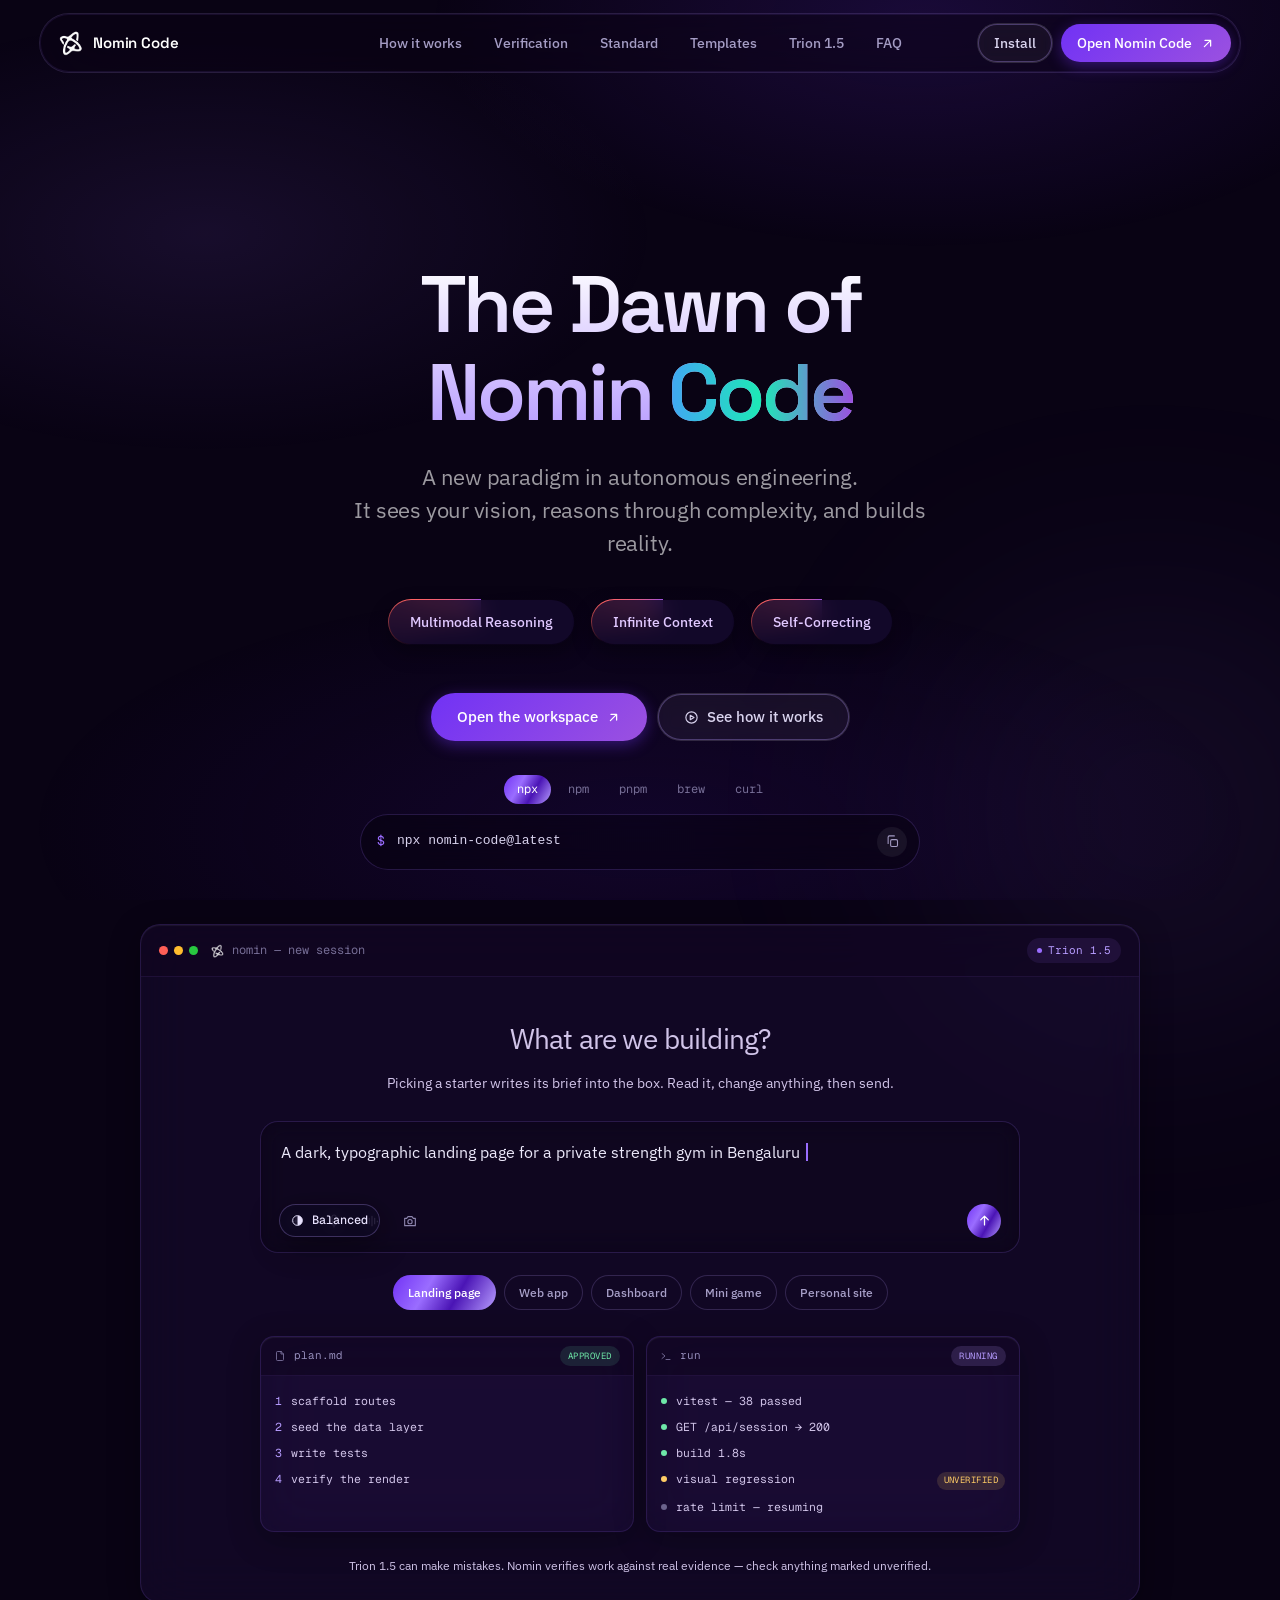
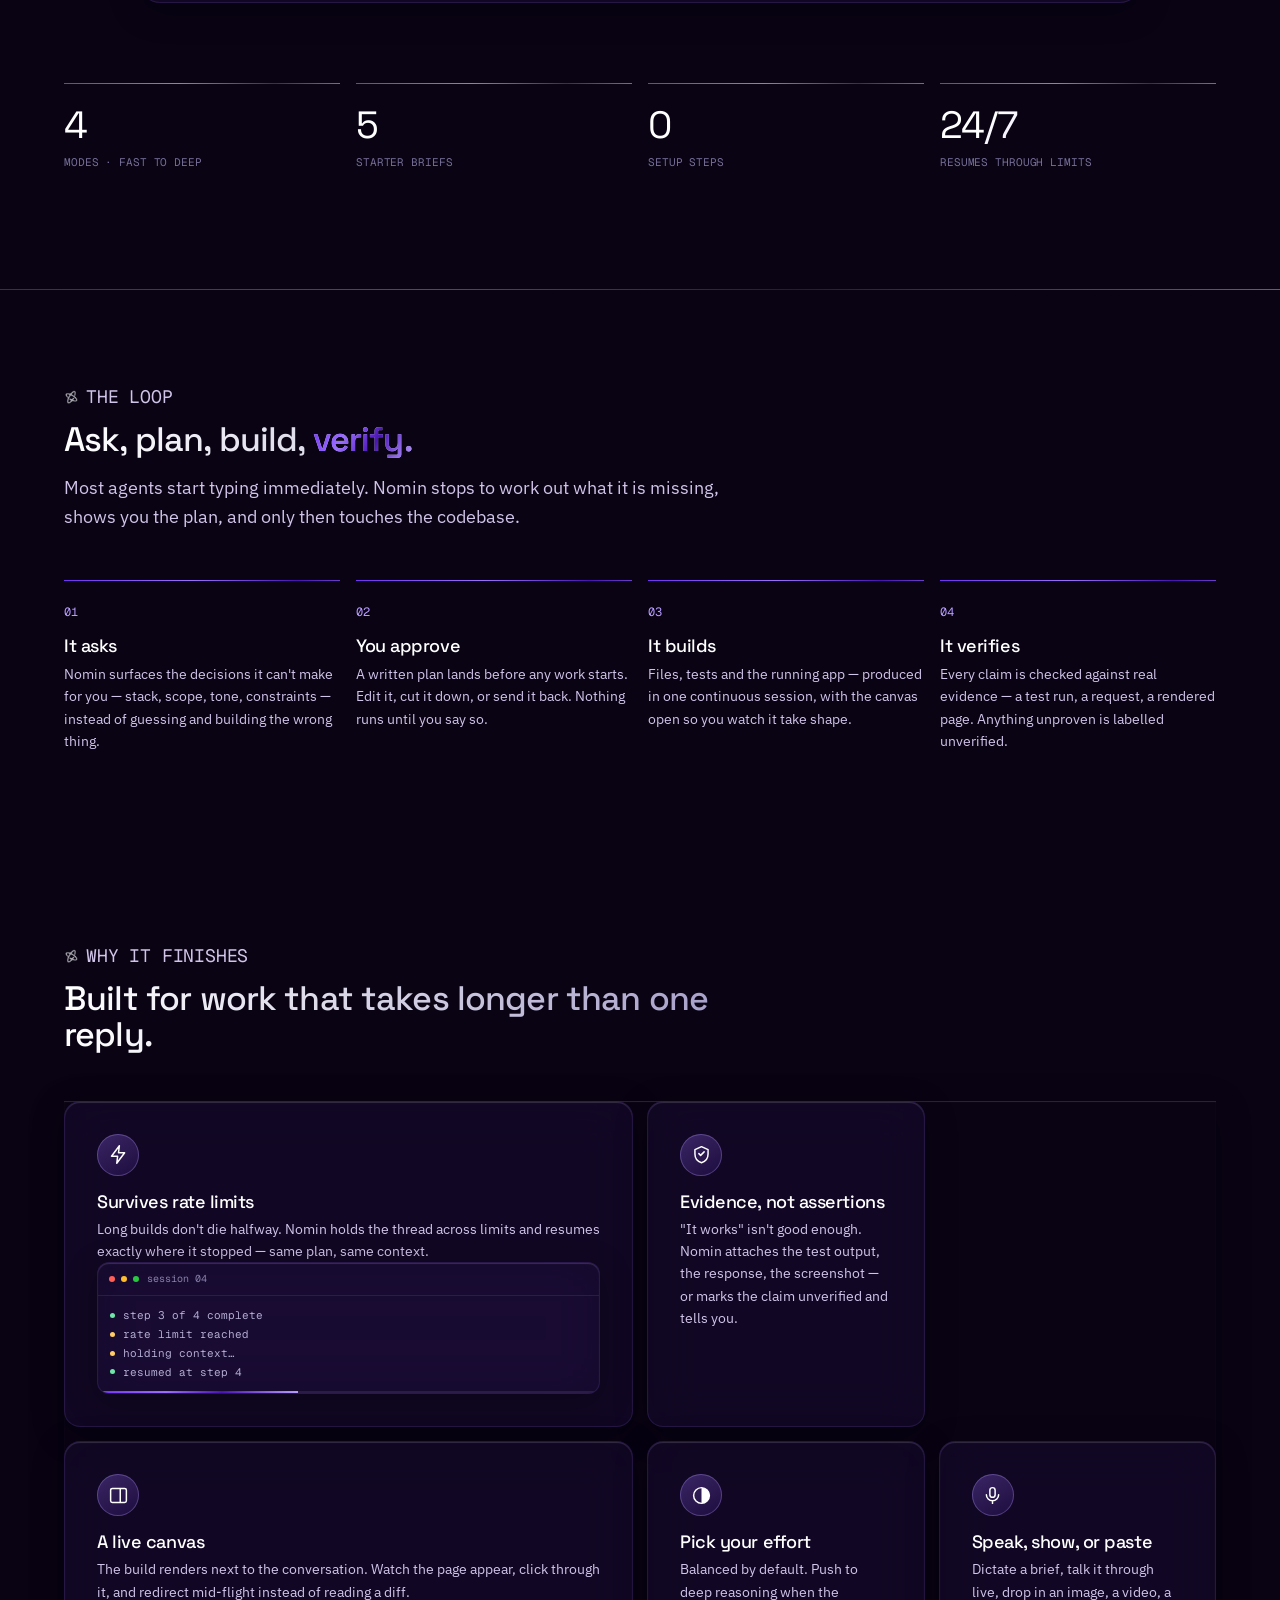
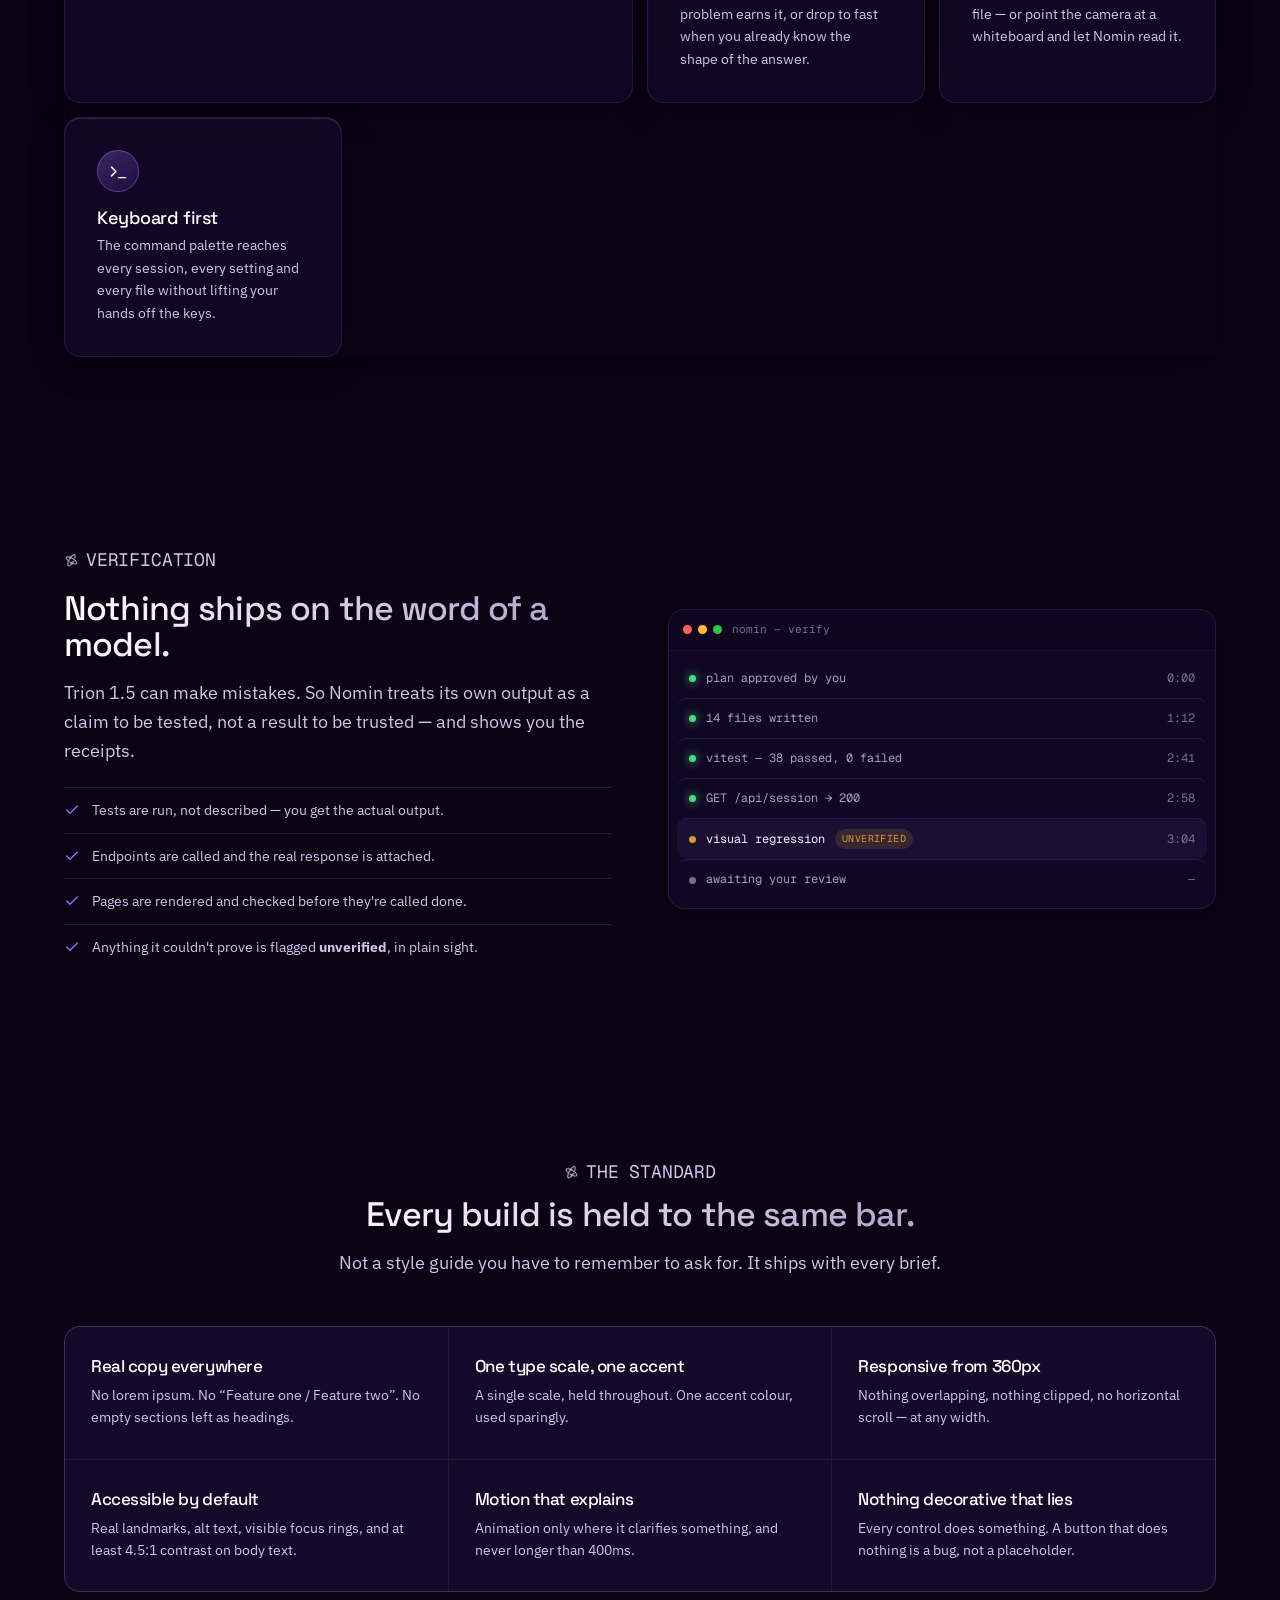
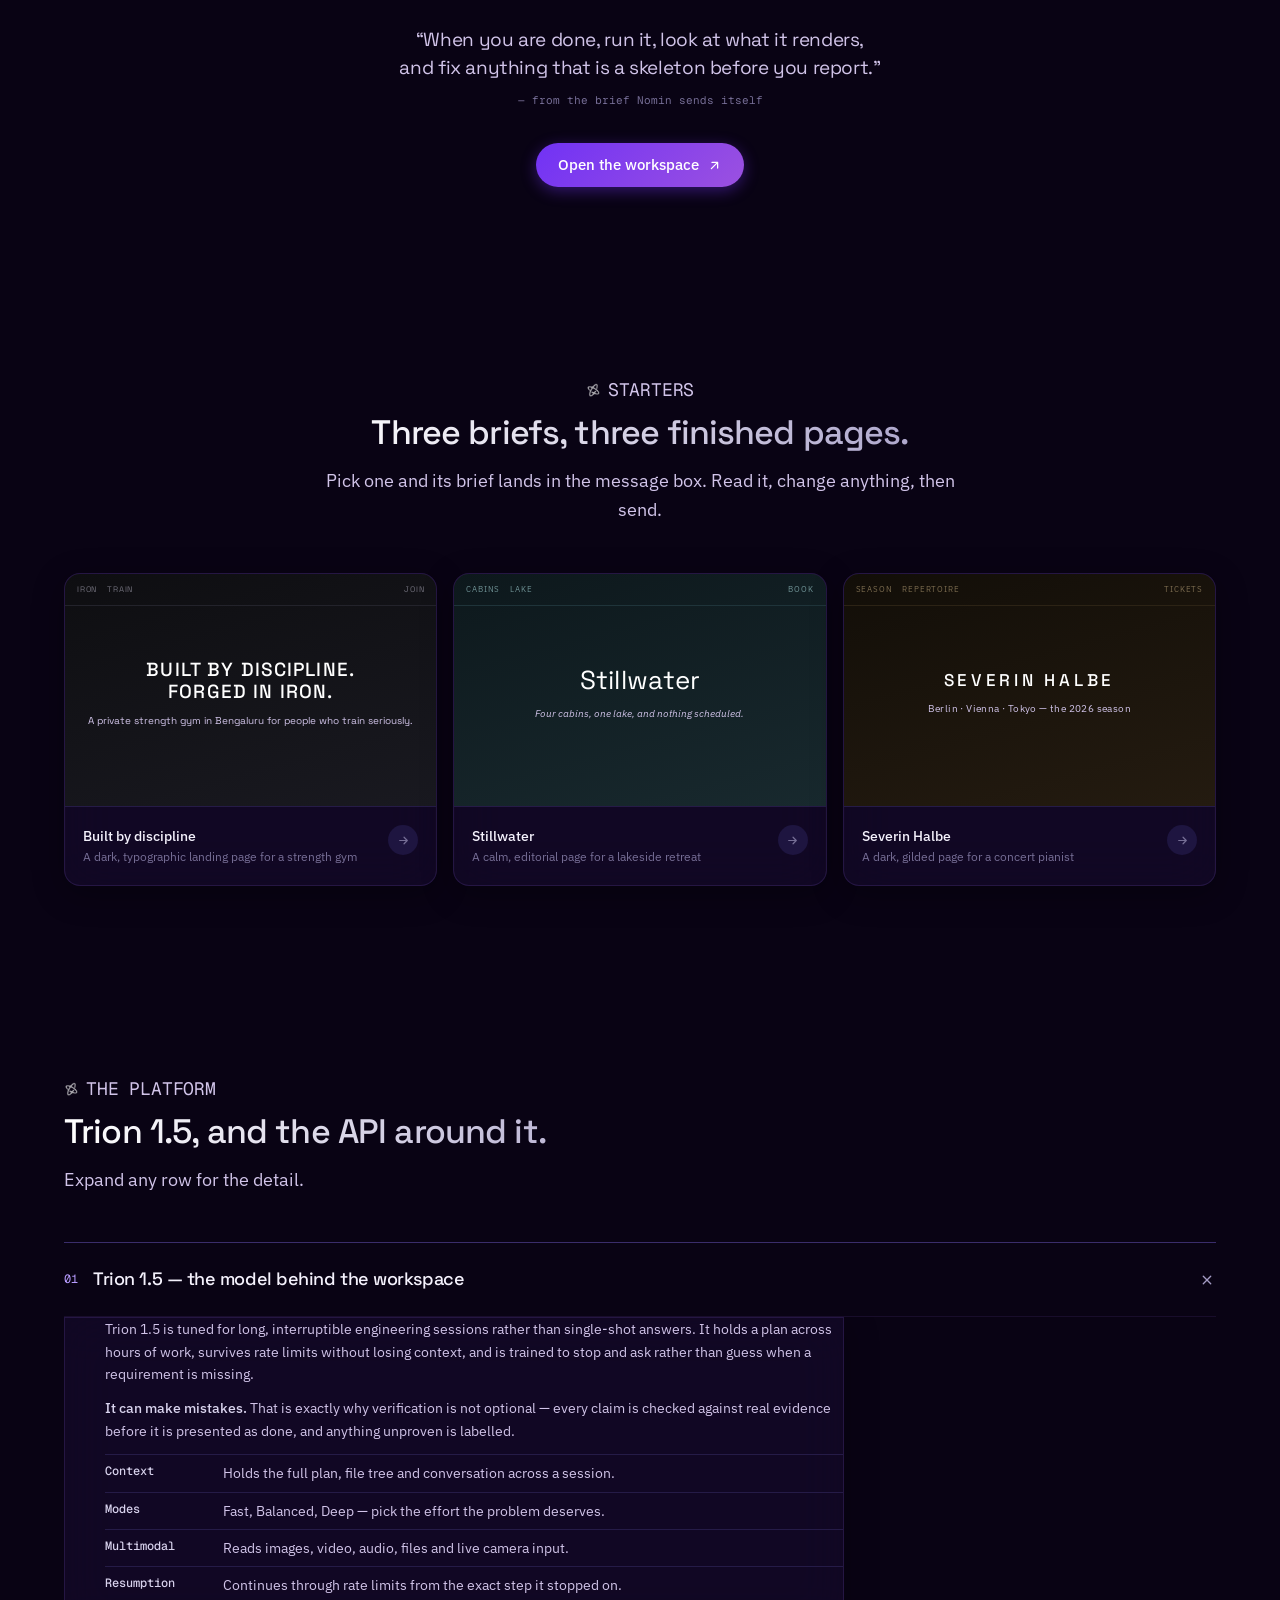
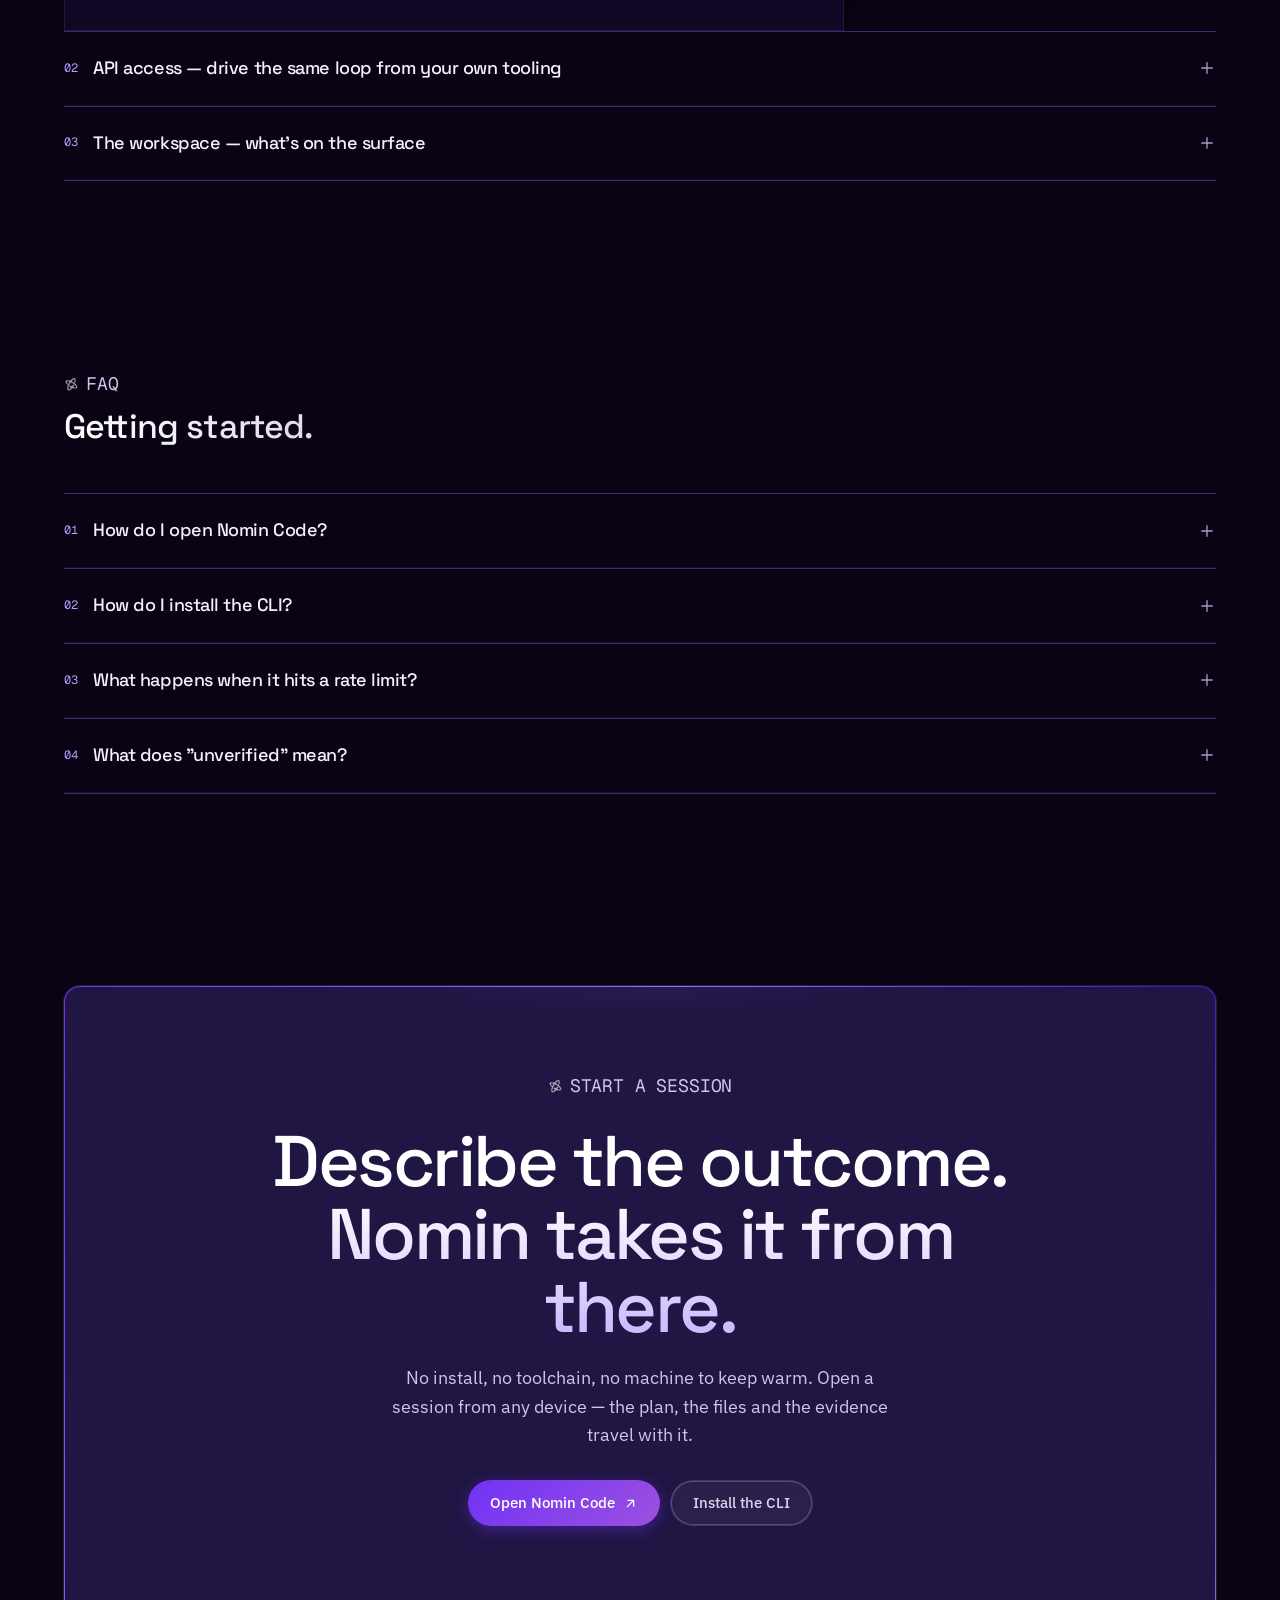
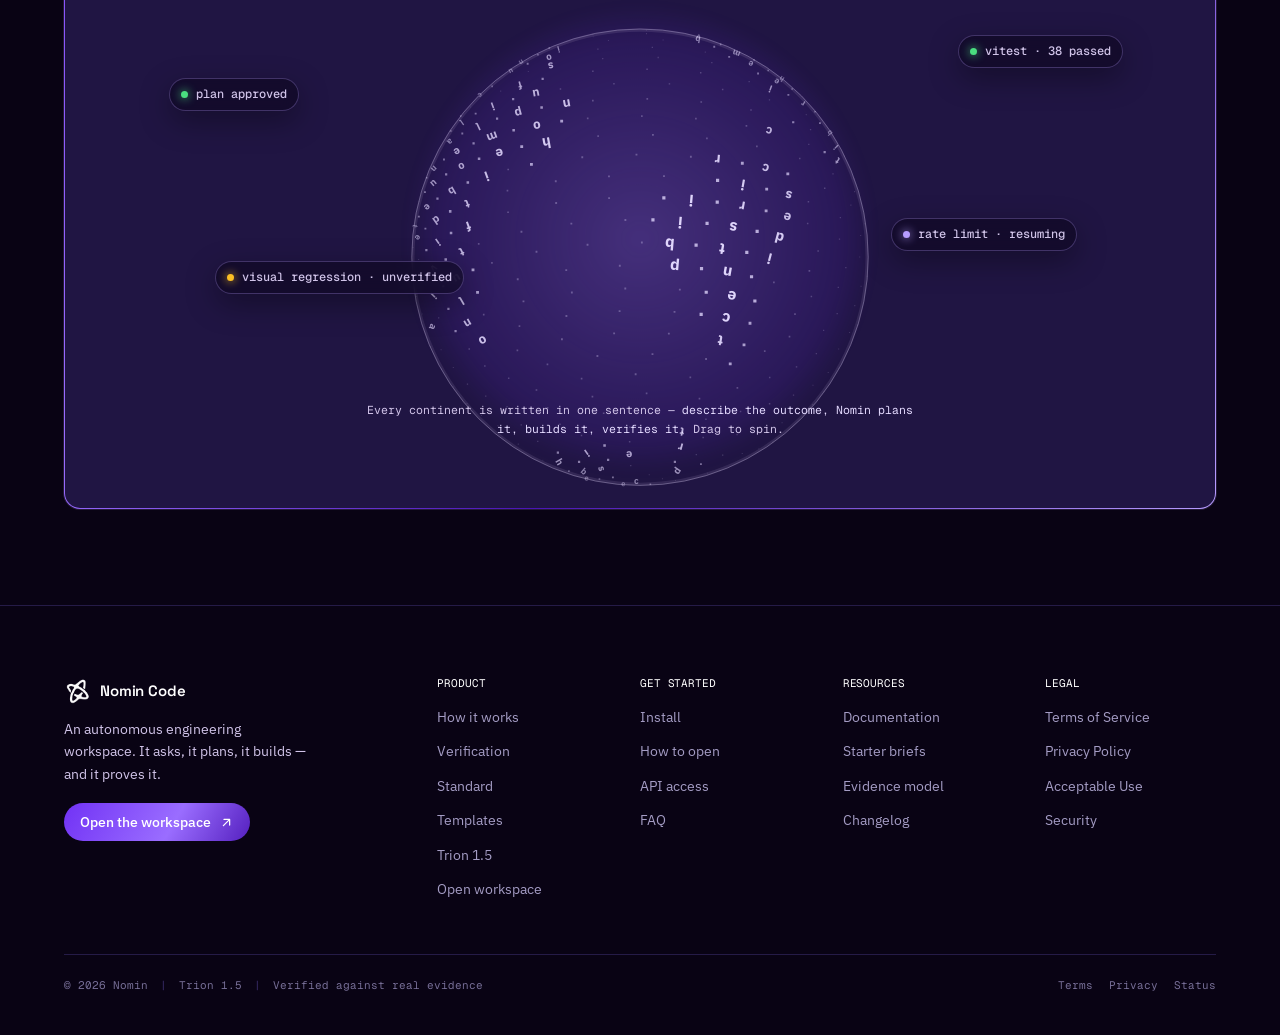
==== index.html @ fc0ef2a3 "Nomin Code landing page Static marketing site for Nomin Code. No build step, no framework, no depend" ====
﻿<!DOCTYPE html>
<html lang="en" data-theme="dark">
<head>
  <script>if ('scrollRestoration' in history) history.scrollRestoration = 'manual';</script>
  <meta charset="utf-8">
  <meta name="viewport" content="width=device-width, initial-scale=1">
  <title>Nomin Code — An autonomous engineering workspace</title>
  <meta name="description" content="Describe the outcome. Nomin Code asks what it needs, plans it for your approval, then builds, tests and verifies the work — and keeps going through rate limits.">
  <meta name="theme-color" content="#7132f5">

  <link rel="icon" href="assets/logo-mark.png" type="image/png" sizes="256x256">
  <link rel="apple-touch-icon" href="assets/logo-mark.png">

  <link rel="preconnect" href="https://fonts.googleapis.com">
  <link rel="preconnect" href="https://fonts.gstatic.com" crossorigin>
  <link href="https://fonts.googleapis.com/css2?family=Geist+Mono:wght@400;500&family=IBM+Plex+Sans:wght@400;500;600&family=Space+Grotesk:wght@500;600;700&display=swap" rel="stylesheet">

  <link rel="stylesheet" href="styles.css?v=36">

  
</head>
<body>
<!-- ======================================================================
     Nav. Every action goes somewhere real: APP_URL is the live workspace.
     ====================================================================== -->
<header class="nav">
  <nav class="nav__bar" aria-label="Primary">
    <a class="brand" href="#top">
      <img class="brand__mark" src="assets/logo-mark.png" alt="Nomin">
      <span class="brand__word">Nomin Code</span>
    </a>

    <ul class="nav__links">
      <li><a href="#how">How it works</a></li>
      <li><a href="#verify">Verification</a></li>
      <li><a href="#standard">Standard</a></li>
      <li><a href="#templates">Templates</a></li>
      <li><a href="#platform">Trion&nbsp;1.5</a></li>
      <li><a href="#faq">FAQ</a></li>
    </ul>

    <div class="nav__actions">
      <a class="btn btn--ghost" href="#install">Install</a>
      <a class="btn btn--fill" href="https://nomin-ai-nine.vercel.app/" target="_blank" rel="noopener">
        Open Nomin Code
        <svg class="btn__icon" viewBox="0 0 24 24" fill="none" stroke="currentColor" stroke-width="2" stroke-linecap="round" stroke-linejoin="round" aria-hidden="true"><path d="M7 17 17 7M8 7h9v9"/></svg>
      </a>
    </div>
  </nav>
</header>

<main id="top">

  <!-- ==================================================================
       Hero
       ================================================================== -->
  <section class="hero" style="position: relative; overflow: hidden;">
      
    <div class="hero__art" aria-hidden="true">
      <!-- A very large circle centred well below the fold: only its top rim
           crosses the hero, so it reads as a lit horizon. Border + box-shadow
           only — no filters, so it costs one rasterisation. -->
    </div>

    <div class="hero__inner" style="position: relative; z-index: 10;">
      
      

      <h1 class="cinematic-title">
        The Dawn of<br/>
        Nomin <span class="aurora-text animated-aurora">Code</span>
      </h1>

      <p class="hero__sub astra-sub">
        A new paradigm in autonomous engineering.<br/>
        It sees your vision, reasons through complexity, and builds reality.
      </p>

      <div class="floating-pills">
        <div class="magic-pill">
          <div class="magic-pill-bg"></div>
          <span class="magic-pill-text">Multimodal Reasoning</span>
        </div>
        <div class="magic-pill">
          <div class="magic-pill-bg"></div>
          <span class="magic-pill-text">Infinite Context</span>
        </div>
        <div class="magic-pill">
          <div class="magic-pill-bg"></div>
          <span class="magic-pill-text">Self-Correcting</span>
        </div>
      </div>

      <div class="hero__actions">
        <a class="btn btn--fill btn--lg" href="https://nomin-ai-nine.vercel.app/" target="_blank" rel="noopener">
          Open the workspace
          <svg class="btn__icon" viewBox="0 0 24 24" fill="none" stroke="currentColor" stroke-width="2" stroke-linecap="round" stroke-linejoin="round" aria-hidden="true"><path d="M7 17 17 7M8 7h9v9"/></svg>
        </a>
        <a class="btn btn--ghost btn--lg" href="#how">
          <svg class="btn__icon" viewBox="0 0 24 24" fill="none" stroke="currentColor" stroke-width="1.8" stroke-linecap="round" stroke-linejoin="round" aria-hidden="true"><circle cx="12" cy="12" r="9"/><path d="M10 8.5l6 3.5-6 3.5v-7Z"/></svg>
          See how it works
        </a>
      </div>

      <!-- Install — the "how do I install it" answer -->
      <div class="install" id="install">
        <div class="install__tabs" role="tablist" aria-label="Install method">
          <button class="install__tab" role="tab" aria-selected="true"  data-cmd="npx nomin-code@latest">npx</button>
          <button class="install__tab" role="tab" aria-selected="false" data-cmd="npm i -g nomin-code">npm</button>
          <button class="install__tab" role="tab" aria-selected="false" data-cmd="pnpm add -g nomin-code">pnpm</button>
          <button class="install__tab" role="tab" aria-selected="false" data-cmd="brew install nomin-code">brew</button>
          <button class="install__tab" role="tab" aria-selected="false" data-cmd="curl -fsSL https://nomin-ai-nine.vercel.app/install | bash">curl</button>
        </div>

        <div class="install__cmd">
          <span class="prompt" aria-hidden="true">$</span>
          <code id="install-cmd">npx nomin-code@latest</code>
          <button class="copy" type="button" aria-label="Copy install command">
            <svg width="15" height="15" viewBox="0 0 24 24" fill="none" stroke="currentColor" stroke-width="1.7" stroke-linecap="round" stroke-linejoin="round" aria-hidden="true"><rect x="9" y="9" width="11" height="11" rx="2"/><path d="M5 15V5a2 2 0 0 1 2-2h8"/></svg>
          </button>
        </div>
      </div>
    </div>

    <!-- Workspace, with terminal panels floating beside it -->
    <div class="scene">
    <div class="stage">
      <div class="mock" id="workspace">
        <div class="mock__chrome">
          <span class="dots" aria-hidden="true"><i></i><i></i><i></i></span>
          <span class="mock__title">
            <img src="assets/logo-mark.png" alt="">
            nomin — new session
          </span>
          <span class="mock__chip"><i></i> Trion 1.5</span>
        </div>

        <div class="mock__body">
          <p class="mock__prompt">What are we building?</p>
          <p class="mock__hint">Picking a starter writes its brief into the box. Read it, change anything, then send.</p>

          <div class="composer">
            <div class="composer__field">
              <span class="typed"></span><span class="caret" aria-hidden="true"></span>
            </div>

            <div class="composer__row">
              <div class="composer__tools">
                <button class="tool" type="button" aria-label="Attach an image, a video, audio or a file">
                  <svg width="16" height="16" viewBox="0 0 24 24" fill="none" stroke="currentColor" stroke-width="1.7" stroke-linecap="round"><path d="M12 5v14M5 12h14"/></svg>
                </button>
                <button class="tool" type="button" aria-label="Dictate">
                  <svg width="16" height="16" viewBox="0 0 24 24" fill="none" stroke="currentColor" stroke-width="1.7" stroke-linecap="round" stroke-linejoin="round"><rect x="9" y="3" width="6" height="11" rx="3"/><path d="M5 11a7 7 0 0 0 14 0M12 18v3"/></svg>
                </button>
                <button class="tool" type="button" aria-label="Talk with Nomin">
                  <svg width="16" height="16" viewBox="0 0 24 24" fill="none" stroke="currentColor" stroke-width="1.7" stroke-linecap="round"><path d="M4 12v1M8 8v8M12 5v14M16 8v8M20 12v1"/></svg>
                </button>
                <button class="tool" type="button" aria-label="Open camera">
                  <svg width="16" height="16" viewBox="0 0 24 24" fill="none" stroke="currentColor" stroke-width="1.7" stroke-linecap="round" stroke-linejoin="round"><path d="M4 8h3l2-2.5h6L17 8h3v11H4V8Z"/><circle cx="12" cy="13" r="3.2"/></svg>
                </button>
              </div>

              <span class="chip">
                <svg width="13" height="13" viewBox="0 0 24 24" fill="none" stroke="currentColor" stroke-width="1.7" aria-hidden="true"><circle cx="12" cy="12" r="9"/><path d="M12 3a9 9 0 0 1 0 18Z" fill="currentColor" stroke="none"/></svg>
                Balanced
              </span>

              <button class="send" type="button" aria-label="Send">
                <svg width="15" height="15" viewBox="0 0 24 24" fill="none" stroke="currentColor" stroke-width="2" stroke-linecap="round" stroke-linejoin="round"><path d="M12 19V5M6 11l6-6 6 6"/></svg>
              </button>
            </div>
          </div>

          <div class="starters" role="tablist" aria-label="Starter briefs">
            <button class="starter" role="tab" aria-selected="true"  type="button">Landing page</button>
            <button class="starter" role="tab" aria-selected="false" type="button">Web app</button>
            <button class="starter" role="tab" aria-selected="false" type="button">Dashboard</button>
            <button class="starter" role="tab" aria-selected="false" type="button">Mini game</button>
            <button class="starter" role="tab" aria-selected="false" type="button">Personal site</button>
          </div>

          <!-- The plan and the run live inside the session, where they
               actually belong. Previously these floated behind the window
               and were clipped mid-word. -->
          <div class="panes">
            <section class="pane">
              <header class="pane__bar">
                <svg width="12" height="12" viewBox="0 0 24 24" fill="none" stroke="currentColor" stroke-width="1.8" stroke-linecap="round" stroke-linejoin="round" aria-hidden="true"><path d="M14 3H7a2 2 0 0 0-2 2v14a2 2 0 0 0 2 2h10a2 2 0 0 0 2-2V8l-5-5Z"/><path d="M14 3v5h5"/></svg>
                plan.md
                <span class="pane__state">approved</span>
              </header>
              <ol class="pane__body plan">
                <li><b>1</b> scaffold routes</li>
                <li><b>2</b> seed the data layer</li>
                <li><b>3</b> write tests</li>
                <li><b>4</b> verify the render</li>
              </ol>
            </section>

            <section class="pane">
              <header class="pane__bar">
                <svg width="12" height="12" viewBox="0 0 24 24" fill="none" stroke="currentColor" stroke-width="1.8" stroke-linecap="round" stroke-linejoin="round" aria-hidden="true"><path d="M4 17l6-5-6-5M12 19h8"/></svg>
                run
                <span class="pane__state pane__state--live">running</span>
              </header>
              <ul class="pane__body log">
                <li><i class="ok"></i> vitest — 38 passed</li>
                <li><i class="ok"></i> GET /api/session → 200</li>
                <li><i class="ok"></i> build 1.8s</li>
                <li><i class="warn"></i> visual regression <em>unverified</em></li>
                <li><i class="idle"></i> rate limit — resuming</li>
              </ul>
            </section>
          </div>

          <p class="mock__disclaimer">
            Trion 1.5 can make mistakes. Nomin verifies work against real evidence —
            check anything marked unverified.
          </p>
        </div>
      </div>
    </div>
    </div>
  </section>

  <!-- ==================================================================
       Figures
       ================================================================== -->
  <section style="padding-top:0">
    <div class="shell">
      <div class="figs">
        <div class="fig"><div class="fig__n">4</div><div class="fig__l">Modes · fast to deep</div></div>
        <div class="fig"><div class="fig__n">5</div><div class="fig__l">Starter briefs</div></div>
        <div class="fig"><div class="fig__n">0</div><div class="fig__l">Setup steps</div></div>
        <div class="fig"><div class="fig__n">24/7</div><div class="fig__l">Resumes through limits</div></div>
      </div>
    </div>
  </section>

  <hr class="rule">

  <!-- ==================================================================
       How it works
       ================================================================== -->
  <section id="how">
    <div class="shell">
      <div class="section-head">
        <p class="eyebrow"><img class="eyebrow__mark" src="assets/logo-mark.png" alt="">The loop</p>
        <h2>Ask, plan, build, <span class="aurora-text">verify.</span></h2>
        <p>Most agents start typing immediately. Nomin stops to work out what it is missing, shows you the plan, and only then touches the codebase.</p>
      </div>

      <div class="steps">
        <article class="step">
          <span class="step__n">01</span><h3>It asks</h3>
          <p>Nomin surfaces the decisions it can't make for you — stack, scope, tone, constraints — instead of guessing and building the wrong thing.</p>
        </article>
        <article class="step">
          <span class="step__n">02</span><h3>You approve</h3>
          <p>A written plan lands before any work starts. Edit it, cut it down, or send it back. Nothing runs until you say so.</p>
        </article>
        <article class="step">
          <span class="step__n">03</span><h3>It builds</h3>
          <p>Files, tests and the running app — produced in one continuous session, with the canvas open so you watch it take shape.</p>
        </article>
        <article class="step">
          <span class="step__n">04</span><h3>It verifies</h3>
          <p>Every claim is checked against real evidence — a test run, a request, a rendered page. Anything unproven is labelled unverified.</p>
        </article>
      </div>
    </div>
  </section>

  <!-- ==================================================================
       Features
       ================================================================== -->
  <section>
    <div class="shell">
      <div class="section-head">
        <p class="eyebrow"><img class="eyebrow__mark" src="assets/logo-mark.png" alt="">Why it finishes</p>
        <h2>Built for work that takes longer than one reply.</h2>
      </div>

      <div class="bento">
        <article class="card card--wide card--feature">
          <span class="card__icon" aria-hidden="true"><svg width="21" height="21" viewBox="0 0 24 24" fill="none" stroke="currentColor" stroke-width="1.7" stroke-linecap="round" stroke-linejoin="round"><path d="M13 2 4 14h7l-1 8 9-12h-7l1-8Z"/></svg></span>
          <h3>Survives rate limits</h3>
          <p>Long builds don't die halfway. Nomin holds the thread across limits and resumes exactly where it stopped — same plan, same context.</p>

          <div class="mini" aria-hidden="true">
            <div class="mini__bar"><span class="dots"><i></i><i></i><i></i></span> session 04</div>
            <div class="mini__body">
              <div><i class="ok"></i> step 3 of 4 complete</div>
              <div><i class="warn"></i> rate limit reached</div>
              <div><i class="warn"></i> holding context…</div>
              <div><i class="ok"></i> resumed at step 4</div>
            </div>
            <div class="mini__track"><span></span></div>
          </div>
        </article>
        <article class="card card--tall">
          <span class="card__icon" aria-hidden="true"><svg width="21" height="21" viewBox="0 0 24 24" fill="none" stroke="currentColor" stroke-width="1.7" stroke-linecap="round" stroke-linejoin="round"><path d="M9 11l2 2 4-4"/><path d="M12 3l7.5 3.5v5c0 5-3.2 8.6-7.5 10-4.3-1.4-7.5-5-7.5-10v-5L12 3Z"/></svg></span>
          <h3>Evidence, not assertions</h3>
          <p>"It works" isn't good enough. Nomin attaches the test output, the response, the screenshot — or marks the claim unverified and tells you.</p>
        </article>
        <article class="card card--wide">
          <span class="card__icon" aria-hidden="true"><svg width="21" height="21" viewBox="0 0 24 24" fill="none" stroke="currentColor" stroke-width="1.7" stroke-linejoin="round"><rect x="3" y="4" width="18" height="16" rx="2"/><path d="M14 4v16"/></svg></span>
          <h3>A live canvas</h3>
          <p>The build renders next to the conversation. Watch the page appear, click through it, and redirect mid-flight instead of reading a diff.</p>
        </article>
        <article class="card">
          <span class="card__icon" aria-hidden="true"><svg width="21" height="21" viewBox="0 0 24 24" fill="none" stroke="currentColor" stroke-width="1.7"><circle cx="12" cy="12" r="9"/><path d="M12 3a9 9 0 0 1 0 18Z" fill="currentColor" stroke="none"/></svg></span>
          <h3>Pick your effort</h3>
          <p>Balanced by default. Push to deep reasoning when the problem earns it, or drop to fast when you already know the shape of the answer.</p>
        </article>
        <article class="card">
          <span class="card__icon" aria-hidden="true"><svg width="21" height="21" viewBox="0 0 24 24" fill="none" stroke="currentColor" stroke-width="1.7" stroke-linecap="round" stroke-linejoin="round"><rect x="9" y="3" width="6" height="11" rx="3"/><path d="M5 11a7 7 0 0 0 14 0M12 18v3"/></svg></span>
          <h3>Speak, show, or paste</h3>
          <p>Dictate a brief, talk it through live, drop in an image, a video, a file — or point the camera at a whiteboard and let Nomin read it.</p>
        </article>
        <article class="card">
          <span class="card__icon" aria-hidden="true"><svg width="21" height="21" viewBox="0 0 24 24" fill="none" stroke="currentColor" stroke-width="1.7" stroke-linecap="round" stroke-linejoin="round"><path d="M4 17l5-5-5-5M12 19h8"/></svg></span>
          <h3>Keyboard first</h3>
          <p>The command palette reaches every session, every setting and every file without lifting your hands off the keys.</p>
        </article>
      </div>
    </div>
  </section>

  <!-- ==================================================================
       Verification
       ================================================================== -->
  <section id="verify">
    <div class="shell">
      <div class="split">
        <div class="split__copy">
          <p class="eyebrow"><img class="eyebrow__mark" src="assets/logo-mark.png" alt="">Verification</p>
          <h2>Nothing ships on the word of a model.</h2>
          <p>Trion 1.5 can make mistakes. So Nomin treats its own output as a claim to be tested, not a result to be trusted — and shows you the receipts.</p>
          <ul class="checks">
            <li><svg width="16" height="16" viewBox="0 0 24 24" fill="none" stroke="currentColor" stroke-width="2" stroke-linecap="round" stroke-linejoin="round" aria-hidden="true"><path d="M4 12l5 5L20 6"/></svg><span>Tests are run, not described — you get the actual output.</span></li>
            <li><svg width="16" height="16" viewBox="0 0 24 24" fill="none" stroke="currentColor" stroke-width="2" stroke-linecap="round" stroke-linejoin="round" aria-hidden="true"><path d="M4 12l5 5L20 6"/></svg><span>Endpoints are called and the real response is attached.</span></li>
            <li><svg width="16" height="16" viewBox="0 0 24 24" fill="none" stroke="currentColor" stroke-width="2" stroke-linecap="round" stroke-linejoin="round" aria-hidden="true"><path d="M4 12l5 5L20 6"/></svg><span>Pages are rendered and checked before they're called done.</span></li>
            <li><svg width="16" height="16" viewBox="0 0 24 24" fill="none" stroke="currentColor" stroke-width="2" stroke-linecap="round" stroke-linejoin="round" aria-hidden="true"><path d="M4 12l5 5L20 6"/></svg><span>Anything it couldn't prove is flagged <strong>unverified</strong>, in plain sight.</span></li>
          </ul>
        </div>

        <div class="term" role="img" aria-label="Verification log: plan approved, 14 files written, 38 tests passed, endpoint returned 200, one visual regression marked unverified, awaiting review.">
          <div class="term__bar"><span class="dots"><i></i><i></i><i></i></span> nomin — verify</div>
          <div class="term__body">
            <div class="row"><span class="dot dot--ok"></span> plan approved by you <span class="stamp">0:00</span></div>
            <div class="row"><span class="dot dot--ok"></span> 14 files written <span class="stamp">1:12</span></div>
            <div class="row"><span class="dot dot--ok"></span> vitest — 38 passed, 0 failed <span class="stamp">2:41</span></div>
            <div class="row"><span class="dot dot--ok"></span> GET /api/session → 200 <span class="stamp">2:58</span></div>
            <div class="row row--on"><span class="dot dot--wait"></span> visual regression <span class="tag-warn">unverified</span> <span class="stamp">3:04</span></div>
            <div class="row"><span class="dot dot--idle"></span> awaiting your review <span class="stamp">—</span></div>
          </div>
        </div>
      </div>
    </div>
  </section>

  <!-- ==================================================================
       Templates
       ================================================================== -->
  <!-- ==================================================================
       The standard. Taken verbatim from the quality bar Nomin actually
       ships in its own starter briefs — this is the product's real
       differentiator, not invented marketing copy.
       ================================================================== -->
  <section id="standard">
    <div class="shell">
      <div class="section-head section-head--center">
        <p class="eyebrow"><img class="eyebrow__mark" src="assets/logo-mark.png" alt="">The standard</p>
        <h2>Every build is held to the same bar.</h2>
        <p>Not a style guide you have to remember to ask for. It ships with every brief.</p>
      </div>

      <div class="std">
        <article class="std__item">
          <h3>Real copy everywhere</h3>
          <p>No lorem ipsum. No “Feature one / Feature two”. No empty sections left as headings.</p>
        </article>
        <article class="std__item">
          <h3>One type scale, one accent</h3>
          <p>A single scale, held throughout. One accent colour, used sparingly.</p>
        </article>
        <article class="std__item">
          <h3>Responsive from 360px</h3>
          <p>Nothing overlapping, nothing clipped, no horizontal scroll — at any width.</p>
        </article>
        <article class="std__item">
          <h3>Accessible by default</h3>
          <p>Real landmarks, alt text, visible focus rings, and at least 4.5:1 contrast on body text.</p>
        </article>
        <article class="std__item">
          <h3>Motion that explains</h3>
          <p>Animation only where it clarifies something, and never longer than 400ms.</p>
        </article>
        <article class="std__item">
          <h3>Nothing decorative that lies</h3>
          <p>Every control does something. A button that does nothing is a bug, not a placeholder.</p>
        </article>
      </div>

      <p class="std__closer">
        “When you are done, run it, look at what it renders, and fix anything
        that is a skeleton before you report.”
        <span>— from the brief Nomin sends itself</span>
      </p>

      <div class="std__cta">
        <a class="btn btn--fill btn--lg" href="https://nomin-ai-nine.vercel.app/" target="_blank" rel="noopener">
          Open the workspace
          <svg class="btn__icon" viewBox="0 0 24 24" fill="none" stroke="currentColor" stroke-width="2" stroke-linecap="round" stroke-linejoin="round" aria-hidden="true"><path d="M7 17 17 7M8 7h9v9"/></svg>
        </a>
      </div>
    </div>
  </section>

  <section id="templates">
    <div class="shell">
      <div class="section-head section-head--center">
        <p class="eyebrow"><img class="eyebrow__mark" src="assets/logo-mark.png" alt="">Starters</p>
        <h2>Three briefs, three finished pages.</h2>
        <p>Pick one and its brief lands in the message box. Read it, change anything, then send.</p>
      </div>

      <div class="showcase">
        <a class="show" href="https://nomin-ai-nine.vercel.app/" target="_blank" rel="noopener">
          <div class="show__art show__art--iron">
            <div class="show__nav"><span>Iron</span><span>Train</span><span>Join</span></div>
            <h4>Built by discipline.<br>Forged in iron.</h4>
            <p>A private strength gym in Bengaluru for people who train seriously.</p>
          </div>
          <div class="show__meta">
            <span><strong>Built by discipline</strong><span>A dark, typographic landing page for a strength gym</span></span>
            <span class="show__go" aria-hidden="true"><svg width="13" height="13" viewBox="0 0 24 24" fill="none" stroke="currentColor" stroke-width="2.2" stroke-linecap="round" stroke-linejoin="round"><path d="M5 12h13M13 6l6 6-6 6"/></svg></span>
          </div>
        </a>

        <a class="show" href="https://nomin-ai-nine.vercel.app/" target="_blank" rel="noopener">
          <div class="show__art show__art--lake">
            <div class="show__nav"><span>Cabins</span><span>Lake</span><span>Book</span></div>
            <h4>Stillwater</h4>
            <p>Four cabins, one lake, and nothing scheduled.</p>
          </div>
          <div class="show__meta">
            <span><strong>Stillwater</strong><span>A calm, editorial page for a lakeside retreat</span></span>
            <span class="show__go" aria-hidden="true"><svg width="13" height="13" viewBox="0 0 24 24" fill="none" stroke="currentColor" stroke-width="2.2" stroke-linecap="round" stroke-linejoin="round"><path d="M5 12h13M13 6l6 6-6 6"/></svg></span>
          </div>
        </a>

        <a class="show" href="https://nomin-ai-nine.vercel.app/" target="_blank" rel="noopener">
          <div class="show__art show__art--gild">
            <div class="show__nav"><span>Season</span><span>Repertoire</span><span>Tickets</span></div>
            <h4>Severin Halbe</h4>
            <p>Berlin · Vienna · Tokyo — the 2026 season</p>
          </div>
          <div class="show__meta">
            <span><strong>Severin Halbe</strong><span>A dark, gilded page for a concert pianist</span></span>
            <span class="show__go" aria-hidden="true"><svg width="13" height="13" viewBox="0 0 24 24" fill="none" stroke="currentColor" stroke-width="2.2" stroke-linecap="round" stroke-linejoin="round"><path d="M5 12h13M13 6l6 6-6 6"/></svg></span>
          </div>
        </a>
      </div>
    </div>
  </section>

  <!-- ==================================================================
       Platform — expandable
       ================================================================== -->
  <section id="platform">
    <div class="shell">
      <div class="section-head">
        <p class="eyebrow"><img class="eyebrow__mark" src="assets/logo-mark.png" alt="">The platform</p>
        <h2>Trion 1.5, and the API around it.</h2>
        <p>Expand any row for the detail.</p>
      </div>

      <div class="disclosures">
        <div class="disc">
          <button class="disc__btn" type="button" aria-expanded="true">
            <span class="disc__num">01</span> Trion 1.5 — the model behind the workspace
            <svg class="disc__sign" viewBox="0 0 24 24" fill="none" stroke="currentColor" stroke-width="1.8" stroke-linecap="round" aria-hidden="true"><path d="M12 5v14M5 12h14"/></svg>
          </button>
          <div class="disc__panel">
            <div class="disc__inner">
              <p>Trion 1.5 is tuned for long, interruptible engineering sessions rather than single-shot answers. It holds a plan across hours of work, survives rate limits without losing context, and is trained to stop and ask rather than guess when a requirement is missing.</p>
              <p><strong>It can make mistakes.</strong> That is exactly why verification is not optional — every claim is checked against real evidence before it is presented as done, and anything unproven is labelled.</p>
              <ul>
                <li><b>Context</b><span>Holds the full plan, file tree and conversation across a session.</span></li>
                <li><b>Modes</b><span>Fast, Balanced, Deep — pick the effort the problem deserves.</span></li>
                <li><b>Multimodal</b><span>Reads images, video, audio, files and live camera input.</span></li>
                <li><b>Resumption</b><span>Continues through rate limits from the exact step it stopped on.</span></li>
              </ul>
            </div>
          </div>
        </div>

        <div class="disc">
          <button class="disc__btn" type="button" aria-expanded="false">
            <span class="disc__num">02</span> API access — drive the same loop from your own tooling
            <svg class="disc__sign" viewBox="0 0 24 24" fill="none" stroke="currentColor" stroke-width="1.8" stroke-linecap="round" aria-hidden="true"><path d="M12 5v14M5 12h14"/></svg>
          </button>
          <div class="disc__panel">
            <div class="disc__inner">
              <p>Open a session, stream the plan, approve it, and collect the evidence — programmatically. The API exposes the same ask → plan → build → verify loop the workspace uses, so anything you can do by hand you can automate.</p>

              <div class="code">
                <div class="code__tabs" role="tablist" aria-label="Language">
                  <button class="code__tab" role="tab" aria-selected="true"  type="button">Python</button>
                  <button class="code__tab" role="tab" aria-selected="false" type="button">TypeScript</button>
                  <button class="code__tab" role="tab" aria-selected="false" type="button">cURL</button>
                </div>
                <div class="code__panel">
                  <pre id="code-python"><span class="c-key">from</span> nomin <span class="c-key">import</span> Nomin

client = <span class="c-fn">Nomin</span>(api_key=<span class="c-str">"nmn_..."</span>)

session = client.sessions.<span class="c-fn">create</span>(
    brief=<span class="c-str">"A dashboard for build sessions"</span>,
    mode=<span class="c-str">"balanced"</span>,
)

<span class="c-com"># The plan arrives first — nothing runs until you approve it.</span>
plan = session.<span class="c-fn">await_plan</span>()
session.<span class="c-fn">approve</span>(plan.id)

<span class="c-key">for</span> step <span class="c-key">in</span> session.<span class="c-fn">stream</span>():
    <span class="c-fn">print</span>(step.status, step.evidence)</pre>
                  <pre id="code-typescript" hidden><span class="c-key">import</span> { Nomin } <span class="c-key">from</span> <span class="c-str">"nomin"</span>;

<span class="c-key">const</span> client = <span class="c-key">new</span> <span class="c-fn">Nomin</span>({ apiKey: <span class="c-str">"nmn_..."</span> });

<span class="c-key">const</span> session = <span class="c-key">await</span> client.sessions.<span class="c-fn">create</span>({
  brief: <span class="c-str">"A dashboard for build sessions"</span>,
  mode: <span class="c-str">"balanced"</span>,
});

<span class="c-com">// The plan arrives first — nothing runs until you approve it.</span>
<span class="c-key">const</span> plan = <span class="c-key">await</span> session.<span class="c-fn">awaitPlan</span>();
<span class="c-key">await</span> session.<span class="c-fn">approve</span>(plan.id);

<span class="c-key">for await</span> (<span class="c-key">const</span> step <span class="c-key">of</span> session.<span class="c-fn">stream</span>()) {
  console.<span class="c-fn">log</span>(step.status, step.evidence);
}</pre>
                  <pre id="code-curl" hidden><span class="c-com"># Create a session</span>
curl https://api.nomin.dev/v1/sessions \
  -H <span class="c-str">"Authorization: Bearer $NOMIN_API_KEY"</span> \
  -H <span class="c-str">"Content-Type: application/json"</span> \
  -d <span class="c-str">'{"brief":"A dashboard for build sessions","mode":"balanced"}'</span>

<span class="c-com"># Approve the plan, then stream the run</span>
curl https://api.nomin.dev/v1/sessions/$ID/approve \
  -H <span class="c-str">"Authorization: Bearer $NOMIN_API_KEY"</span> -X POST

curl -N https://api.nomin.dev/v1/sessions/$ID/stream \
  -H <span class="c-str">"Authorization: Bearer $NOMIN_API_KEY"</span></pre>
                </div>
              </div>
            </div>
          </div>
        </div>

        <div class="disc">
          <button class="disc__btn" type="button" aria-expanded="false">
            <span class="disc__num">03</span> The workspace — what's on the surface
            <svg class="disc__sign" viewBox="0 0 24 24" fill="none" stroke="currentColor" stroke-width="1.8" stroke-linecap="round" aria-hidden="true"><path d="M12 5v14M5 12h14"/></svg>
          </button>
          <div class="disc__panel">
            <div class="disc__inner">
              <ul>
                <li><b>Side panel</b><span>Every session, searchable, resumable.</span></li>
                <li><b>Canvas</b><span>The build renders live beside the conversation.</span></li>
                <li><b>Command palette</b><span>⌘K reaches every session, setting and file.</span></li>
                <li><b>Dictate</b><span>Speak the brief instead of typing it.</span></li>
                <li><b>Talk with Nomin</b><span>Full voice conversation while it works.</span></li>
                <li><b>Camera</b><span>Point at a whiteboard or a screen and Nomin reads it.</span></li>
                <li><b>Attachments</b><span>Images, video, audio and files as context.</span></li>
                <li><b>Themes</b><span>Dark and light, remembered before first paint.</span></li>
              </ul>
            </div>
          </div>
        </div>
      </div>
    </div>
  </section>

  <!-- ==================================================================
       FAQ
       ================================================================== -->
  <section id="faq">
    <div class="shell">
      <div class="section-head">
        <p class="eyebrow"><img class="eyebrow__mark" src="assets/logo-mark.png" alt="">FAQ</p>
        <h2>Getting started.</h2>
      </div>

      <div class="disclosures">
        <div class="disc">
          <button class="disc__btn" type="button" aria-expanded="false">
            <span class="disc__num">01</span> How do I open Nomin Code?
            <svg class="disc__sign" viewBox="0 0 24 24" fill="none" stroke="currentColor" stroke-width="1.8" stroke-linecap="round" aria-hidden="true"><path d="M12 5v14M5 12h14"/></svg>
          </button>
          <div class="disc__panel"><div class="disc__inner">
            <p>It runs in the browser — there is nothing to install to get started. Open the workspace, describe what you want built, and approve the plan.</p>
            <p><a class="btn btn--aurora" style="margin-top:14px" href="https://nomin-ai-nine.vercel.app/" target="_blank" rel="noopener">Open Nomin Code →</a></p>
          </div></div>
        </div>

        <div class="disc">
          <button class="disc__btn" type="button" aria-expanded="false">
            <span class="disc__num">02</span> How do I install the CLI?
            <svg class="disc__sign" viewBox="0 0 24 24" fill="none" stroke="currentColor" stroke-width="1.8" stroke-linecap="round" aria-hidden="true"><path d="M12 5v14M5 12h14"/></svg>
          </button>
          <div class="disc__panel"><div class="disc__inner">
            <p>Pick your package manager from the tabs at the top of the page and copy the command. The quickest route is <strong>npx nomin-code@latest</strong>, which needs no global install.</p>
            <p><a href="#install" style="color:var(--purple-pale)">Jump to the install commands →</a></p>
          </div></div>
        </div>

        <div class="disc">
          <button class="disc__btn" type="button" aria-expanded="false">
            <span class="disc__num">03</span> What happens when it hits a rate limit?
            <svg class="disc__sign" viewBox="0 0 24 24" fill="none" stroke="currentColor" stroke-width="1.8" stroke-linecap="round" aria-hidden="true"><path d="M12 5v14M5 12h14"/></svg>
          </button>
          <div class="disc__panel"><div class="disc__inner">
            <p>The session holds. Nomin keeps the approved plan and the full context, waits out the limit, and resumes from the exact step it stopped on — you don't re-brief it and you don't lose the work already done.</p>
          </div></div>
        </div>

        <div class="disc">
          <button class="disc__btn" type="button" aria-expanded="false">
            <span class="disc__num">04</span> What does "unverified" mean?
            <svg class="disc__sign" viewBox="0 0 24 24" fill="none" stroke="currentColor" stroke-width="1.8" stroke-linecap="round" aria-hidden="true"><path d="M12 5v14M5 12h14"/></svg>
          </button>
          <div class="disc__panel"><div class="disc__inner">
            <p>It means Nomin could not prove that claim with real evidence — it couldn't run the test, reach the endpoint, or render the page. Rather than quietly asserting success, it labels the claim so you know precisely which parts still need your eyes.</p>
          </div></div>
        </div>
      </div>
    </div>
  </section>

  <!-- ==================================================================
       CTA — the globe is the finale. A planet rising out of the card; its
       land is literally written in Nomin's workflow sentence.
       ================================================================== -->
  <section id="start">
    <div class="shell">
      <div class="cta cta--globe">
        <div class="cta__inner">
          <p class="eyebrow" style="justify-content:center"><img class="eyebrow__mark" src="assets/logo-mark.png" alt="">Start a session</p>
          <h2>Describe the outcome.<br>Nomin takes it from there.</h2>
          <p>No install, no toolchain, no machine to keep warm. Open a session from any device — the plan, the files and the evidence travel with it.</p>
          <div class="cta__actions">
            <a class="btn btn--fill btn--lg" href="https://nomin-ai-nine.vercel.app/" target="_blank" rel="noopener">
              Open Nomin Code
              <svg class="btn__icon" viewBox="0 0 24 24" fill="none" stroke="currentColor" stroke-width="2" stroke-linecap="round" stroke-linejoin="round" aria-hidden="true"><path d="M7 17 17 7M8 7h9v9"/></svg>
            </a>
            <a class="btn btn--ghost btn--lg" href="#install">Install the CLI</a>
          </div>
        </div>

        <div class="horizon">
          <div class="horizon__glow" aria-hidden="true"></div>
          <div class="globe" role="img" aria-label="A globe whose continents are written in the sentence: describe the outcome, Nomin plans it, builds it and verifies it"
               data-color="#E4DAFF"
               data-phrase="describetheoutcomenominplansitbuildsitverifiesit">
            <canvas></canvas>
          </div>

          <ul class="horizon__chips" aria-hidden="true">
            <li class="chip chip--a"><i class="dot dot--ok"></i>plan approved</li>
            <li class="chip chip--b"><i class="dot dot--ok"></i>vitest · 38 passed</li>
            <li class="chip chip--c"><i class="dot dot--warn"></i>visual regression · unverified</li>
            <li class="chip chip--d"><i class="dot dot--run"></i>rate limit · resuming</li>
          </ul>

          <p class="horizon__caption">Every continent is written in one sentence — <em>describe the outcome, Nomin plans it, builds it, verifies it.</em> Drag to spin.</p>
        </div>
      </div>
    </div>
  </section>

</main>

<!-- ======================================================================
     Footer
     ====================================================================== -->
<footer class="footer">
  <div class="shell">
    <div class="footer__cols">
      <div class="footer__brand">
        <a class="brand" href="#top">
          <img class="brand__mark" src="assets/logo-mark.png" alt="Nomin">
          <span class="brand__word">Nomin Code</span>
        </a>
        <p>An autonomous engineering workspace. It asks, it plans, it builds — and it proves it.</p>
        <a class="btn btn--aurora" href="https://nomin-ai-nine.vercel.app/" target="_blank" rel="noopener">
          Open the workspace
          <svg class="btn__icon" viewBox="0 0 24 24" fill="none" stroke="currentColor" stroke-width="2" stroke-linecap="round" stroke-linejoin="round" aria-hidden="true"><path d="M7 17 17 7M8 7h9v9"/></svg>
        </a>
      </div>

      <div>
        <h4>Product</h4>
        <ul>
          <li><a href="#how">How it works</a></li>
          <li><a href="#verify">Verification</a></li>
          <li><a href="#standard">Standard</a></li>
      <li><a href="#templates">Templates</a></li>
          <li><a href="#platform">Trion 1.5</a></li>
          <li><a href="https://nomin-ai-nine.vercel.app/" target="_blank" rel="noopener">Open workspace</a></li>
        </ul>
      </div>

      <div>
        <h4>Get started</h4>
        <ul>
          <li><a href="#install">Install</a></li>
          <li><a href="#faq">How to open</a></li>
          <li><a href="#platform">API access</a></li>
          <li><a href="#faq">FAQ</a></li>
        </ul>
      </div>

      <div>
        <h4>Resources</h4>
        <ul>
          <li><a href="#platform">Documentation</a></li>
          <li><a href="#templates">Starter briefs</a></li>
          <li><a href="#verify">Evidence model</a></li>
          <li><a href="#top">Changelog</a></li>
        </ul>
      </div>

      <div>
        <h4>Legal</h4>
        <ul>
          <li><a href="#top">Terms of Service</a></li>
          <li><a href="#top">Privacy Policy</a></li>
          <li><a href="#top">Acceptable Use</a></li>
          <li><a href="#top">Security</a></li>
        </ul>
      </div>
    </div>

    <div class="footer__bar">
      <span>© 2026 Nomin</span>
      <span class="sep">|</span>
      <span>Trion 1.5</span>
      <span class="sep">|</span>
      <span>Verified against real evidence</span>
      <span class="footer__legal">
        <a href="#top">Terms</a>
        <a href="#top">Privacy</a>
        <a href="#top">Status</a>
      </span>
    </div>
  </div>
</footer>

<script src="motion.js?v=36" defer></script>
<script src="globe.js?v=36" defer></script>
</body>
</html>
---- styles.css ----
﻿/* ==========================================================================
   Nomin Code — landing page

   Sources, and what each contributes:
     · Nomin (nomin-ai-nine.vercel.app) — canvas, palette, AURORA gradient,
       logo, fonts, product copy
     · xAI reference   — pill buttons at every scale, editorial display type
       (~1.0 line-height, -0.025em), flat surface cards with ONE hairline
       ring, GeistMono technical voice, terminal mocks, language-tab pills
     · Raycast reference — dark throughout, glass nav, atmospheric hero
     · OpenCode / ChatGPT Enterprise — install tabs, stat figures, FAQ
       accordion, real footer

   PERFORMANCE (this was a reported bug, not a preference):
   no SVG filters, no mix-blend-mode, no will-change on large elements. The
   previous hero ran feGaussianBlur over a ~2000x2000 region inside an
   infinite scale animation, which re-rasterised on the CPU every frame. All
   atmosphere is now plain CSS gradients, which rasterise once into the
   layer. Animations touch transform/opacity only, on small elements.
   ========================================================================== */

:root {
  /* --- Canvas + surfaces ----------------------------------------------- */
  --canvas:      #130a2a; /* Deeper rich purple */
  --panel:       #1c1040;
  --surface:     #241552;
  --badge:       #311b6b;
  --charcoal:    #0d0a17;
  --accent-tint: #2a1b5c;

  /* --- Ink -------------------------------------------------------------- */
  --ink:        #f4f1fc;
  --body:       #d9d3ee;
  --muted:      #a49cc4;
  --muted-soft: #766e96;

  --hairline:      #2c2247;
  --hairline-soft: #1d1733;

  /* --- Purple + aurora -------------------------------------------------- */
  --purple:        #9a6dff;
  --purple-bright: #7132f5;
  --purple-deep:   #4a14b5;
  --purple-pale:   #b79cff;
  --purple-subtle: rgba(154, 109, 255, 0.14);
  --purple-wash:   rgba(154, 109, 255, 0.07);
  --aurora: linear-gradient(120deg, #7132f5, #9a6dff 34%, #4a14b5 62%, #b79cff);
  --aurora-soft: linear-gradient(120deg, rgba(113,50,245,.22), rgba(154,109,255,.22) 34%, rgba(74,20,181,.22) 62%, rgba(183,156,255,.22));

  --paper: #ffffff;
  --jet:   #0a0a0a;

  --amber:  #d99b2e;
  --green:  #2ea36a;
  --ember:  #ff5f57;
  --sunbeam:#ffbd2e;
  --sprout: #28c840;

  /* --- Type ------------------------------------------------------------- */
  --font-display: "Space Grotesk", "IBM Plex Sans", Helvetica, Arial, sans-serif;
  --font-ui: "IBM Plex Sans", "Helvetica Neue", Helvetica, Arial, sans-serif;
  --font-mono: "Geist Mono", "IBM Plex Mono", ui-monospace, SFMono-Regular, Menlo, monospace;

  --text-eyebrow: 12px;
  --text-meta: 12px;
  --text-label: 14px;
  --text-body: 16px;
  --text-body-lg: 18px;
  --text-subheading: 24px;
  --text-heading: 34px;
  --text-heading-lg: 58px;
  --tracking-display: -0.025em;

  /* --- Space + shape ---------------------------------------------------- */
  --page-max: 1200px;
  --section-gap: 96px;
  --card-padding: 32px;
  --radius-pill: 9999px;
  --radius-input: 8px;
  --radius-card-sm: 10px;
  --radius-card: 16px;

  /* Depth = one hairline ring. No shadow stacks. */
  --ring:       rgba(255, 255, 255, 0.08) 0 0 0 1px;
  --ring-hover: rgba(154, 109, 255, 0.36) 0 0 0 1px;
}

/* ==========================================================================
   Base
   ========================================================================== */

*, *::before, *::after { box-sizing: border-box; }

html { scroll-behavior: smooth; -webkit-text-size-adjust: 100%; }

body {
  margin: 0;
  background: transparent !important;
  color: var(--body);
  font-family: var(--font-ui);
  font-size: var(--text-body);
  line-height: 1.6;
  -webkit-font-smoothing: antialiased;
  overflow-x: hidden;
}

h1, h2, h3, h4 {
  font-family: var(--font-display);
  color: var(--ink);
  margin: 0;
  font-weight: 500;
  letter-spacing: var(--tracking-display);
  line-height: 1.06;
}

p { margin: 0; }
a { color: inherit; text-decoration: none; }
img { display: block; max-width: 100%; }
ul { margin: 0; padding: 0; list-style: none; }
button { font: inherit; }

:focus-visible { outline: 2px solid var(--purple); outline-offset: 3px; border-radius: 6px; }

.shell { width: 100%; max-width: var(--page-max); margin: 0 auto; padding: 0 24px; }

/* Scoped to top-level sections only. An unscoped `section` selector also
   hit the <section class="pane"> elements inside the workspace mock and
   padded them by 96px top and bottom. */
main > section { padding: var(--section-gap) 0; }

.rule { height: 1px; background: var(--hairline-soft); border: 0; margin: 0; }

/* Aurora text — one word per headline, never more. */
.aurora-text {
  background: var(--aurora);
  -webkit-background-clip: text;
  background-clip: text;
  color: transparent;
}

.eyebrow {
  display: inline-flex;
  align-items: center;
  gap: 8px;
  font-family: var(--font-mono);
  font-size: var(--text-eyebrow);
  line-height: 1;
  letter-spacing: -0.01em;
  text-transform: uppercase;
  color: var(--muted-soft);
  margin: 0 0 16px;
}

/* The logo doubles as the section marker, so it appears down the whole
   page rather than only in the nav. */
.eyebrow__mark { width: 14px; height: 14px; opacity: .65; flex: none; }

.section-head { max-width: 660px; margin-bottom: 48px; }
.section-head h2 { font-size: var(--text-heading); margin-bottom: 16px; }
.section-head p { font-size: var(--text-body-lg); color: var(--muted); }
.section-head--center { margin-left: auto; margin-right: auto; text-align: center; }
.section-head--center .eyebrow { justify-content: center; }

/* ==========================================================================
   Buttons — pills at every scale
   ========================================================================== */

.btn {
  display: inline-flex;
  align-items: center;
  justify-content: center;
  gap: 8px;
  font-size: var(--text-label);
  font-weight: 500;
  line-height: 20px;
  padding: 9px 16px;
  border-radius: var(--radius-pill);
  border: 0;
  cursor: pointer;
  white-space: nowrap;
  transition: background-color .18s ease, color .18s ease, box-shadow .18s ease, background-position .3s ease;
}

.btn--fill { background: var(--paper); color: var(--jet); }
.btn--fill:hover { background: #fff; color: #000; }

.btn--aurora { background: var(--aurora); background-size: 180% 100%; color: #fff; }
.btn--aurora:hover { background-position: 100% 0; }

.btn--ghost { background: transparent; color: var(--body); box-shadow: var(--ring); }
.btn--ghost:hover { color: var(--ink); box-shadow: var(--ring-hover); }

.btn--lg { padding: 12px 22px; font-size: 15px; }
.btn__icon { width: 15px; height: 15px; flex: none; }

/* ==========================================================================
   Navigation
   ========================================================================== */

.nav {
  position: fixed;
  inset: 14px 0 auto;
  z-index: 60;
  display: flex;
  justify-content: center;
  pointer-events: none;
}

.nav__bar {
  pointer-events: auto;
  display: flex;
  align-items: center;
  gap: 28px;
  width: calc(100% - 48px);
  max-width: var(--page-max);
  padding: 8px 8px 8px 16px;
  border-radius: var(--radius-pill);
  box-shadow: var(--ring);
  background: rgba(11, 7, 22, 0.78);
  /* 12px, not 48px. A large backdrop blur is recomputed on every scroll
     frame and was part of the reported lag. */
  backdrop-filter: blur(12px);
  -webkit-backdrop-filter: blur(12px);
}

.brand { display: flex; align-items: center; gap: 10px; flex: none; }
.brand__mark { width: 26px; height: 26px; object-fit: contain; }
.brand__word {
  font-family: var(--font-display);
  font-size: 15px;
  font-weight: 600;
  color: var(--ink);
  white-space: nowrap;
  letter-spacing: -0.01em;
}

.nav__links { display: flex; align-items: center; gap: 24px; margin-right: auto; }
.nav__links a {
  font-size: var(--text-label);
  font-weight: 500;
  color: var(--muted);
  white-space: nowrap;
  transition: color .18s ease;
}
.nav__links a:hover { color: var(--ink); }

.nav__actions { display: flex; align-items: center; gap: 8px; flex: none; margin-left: auto; }

/* ==========================================================================
   Hero
   ========================================================================== */

.hero {
  position: relative;
  padding: 150px 24px 72px;
  text-align: center;
  overflow: hidden;
}

/* Atmosphere is pure CSS gradient, and it pools BEHIND and AROUND the type
   instead of slicing diagonal blades through it. */
.hero__art { position: absolute; inset: 0; pointer-events: none; z-index: 0; }

.hero__art::before {
  content: "";
  position: absolute;
  inset: -30% -10% auto;
  height: 900px;
  background:
    radial-gradient(38% 46% at 50% 36%, rgba(154, 109, 255, .28), transparent 68%),
    radial-gradient(56% 52% at 20% 20%, rgba(113, 50, 245, .22), transparent 70%),
    radial-gradient(52% 50% at 82% 26%, rgba(183, 156, 255, .15), transparent 70%),
    radial-gradient(75% 60% at 50% 6%, rgba(74, 20, 181, .32), transparent 72%);
}

/* One soft aurora band low in the hero, clear of the headline. */
.hero__art::after {
  content: "";
  position: absolute;
  left: 0; right: 0;
  top: 50%;
  height: 300px;
  opacity: .6;
  background:
    radial-gradient(34% 62% at 30% 50%, rgba(113,50,245,.30), transparent 70%),
    radial-gradient(30% 58% at 52% 46%, rgba(154,109,255,.26), transparent 70%),
    radial-gradient(32% 60% at 72% 54%, rgba(183,156,255,.22), transparent 70%);
}

.hero__inner { position: relative; z-index: 1; max-width: 860px; margin: 0 auto; }

/* The logo at scale, with an aurora halo. */
.hero__logo { position: relative; width: 84px; height: 84px; margin: 0 auto 26px; }
.hero__logo img { width: 100%; height: 100%; object-fit: contain; position: relative; z-index: 1; }
.hero__logo::before {
  content: "";
  position: absolute;
  inset: -48%;
  border-radius: 50%;
  background: radial-gradient(circle, rgba(154,109,255,.42), rgba(113,50,245,.12) 56%, transparent 72%);
}
.hero__logo::after {
  content: "";
  position: absolute;
  inset: -16%;
  border-radius: 50%;
  box-shadow: inset 0 0 0 1px rgba(154,109,255,.3);
  animation: halo 6s ease-in-out infinite;
}
@keyframes halo { 0%,100%{transform:scale(1);opacity:.75} 50%{transform:scale(1.07);opacity:.3} }

.hero__badge {
  display: inline-flex;
  align-items: center;
  gap: 9px;
  padding: 5px 14px 5px 5px;
  margin-bottom: 26px;
  border-radius: var(--radius-pill);
  box-shadow: var(--ring);
  background: rgba(154,109,255,.08);
  font-size: var(--text-meta);
  font-weight: 500;
  color: var(--body);
}
.hero__badge .tag {
  font-family: var(--font-mono);
  font-size: 11px;
  letter-spacing: -0.01em;
  padding: 3px 9px;
  border-radius: var(--radius-pill);
  background: var(--aurora);
  color: #fff;
}

.hero h1 { font-size: var(--text-heading-lg); margin-bottom: 22px; }

.hero__sub {
  font-size: var(--text-body-lg);
  color: var(--muted);
  max-width: 580px;
  margin: 0 auto 32px;
}

.hero__actions { display: flex; gap: 10px; flex-wrap: wrap; justify-content: center; }

/* ==========================================================================
   Install block
   ========================================================================== */

.install { max-width: 560px; margin: 36px auto 0; }
.install__tabs { display: flex; gap: 4px; justify-content: center; margin-bottom: 10px; }

.install__tab {
  padding: 5px 13px;
  border-radius: var(--radius-pill);
  border: 0;
  background: transparent;
  color: var(--muted-soft);
  font-family: var(--font-mono);
  font-size: var(--text-meta);
  cursor: pointer;
  transition: background-color .18s ease, color .18s ease;
}
.install__tab:hover { color: var(--body); }
.install__tab[aria-selected="true"] { background: var(--ink); color: var(--jet); }

.install__cmd {
  display: flex;
  align-items: center;
  gap: 12px;
  padding: 12px 12px 12px 16px;
  border-radius: var(--radius-pill);
  background: var(--charcoal);
  box-shadow: var(--ring);
  font-family: var(--font-mono);
  font-size: 13px;
  color: var(--body);
  text-align: left;
}
.install__cmd .prompt { color: var(--purple); flex: none; }
.install__cmd code { flex: 1; overflow: hidden; text-overflow: ellipsis; white-space: nowrap; }

.copy {
  flex: none;
  width: 30px; height: 30px;
  display: inline-flex; align-items: center; justify-content: center;
  border: 0; border-radius: var(--radius-pill);
  background: rgba(255,255,255,.06);
  color: var(--muted);
  cursor: pointer;
  transition: background-color .18s ease, color .18s ease;
}
.copy:hover { background: rgba(255,255,255,.12); color: var(--ink); }
.copy.is-done { color: var(--sprout); }

/* ==========================================================================
   Workspace mockup
   ========================================================================== */

.stage { position: relative; max-width: 1000px; margin: 60px auto 0; }

.mock {
  position: relative;
  z-index: 2;
  border-radius: var(--radius-card);
  background: var(--panel);
  box-shadow: var(--ring);
  overflow: hidden;
  text-align: left;
}

.mock__chrome {
  display: flex;
  align-items: center;
  gap: 12px;
  padding: 11px 16px;
  border-bottom: 1px solid var(--hairline-soft);
}
.dots { display: flex; gap: 6px; flex: none; }
.dots i { width: 9px; height: 9px; border-radius: 50%; display: block; }
.dots i:nth-child(1) { background: var(--ember); }
.dots i:nth-child(2) { background: var(--sunbeam); }
.dots i:nth-child(3) { background: var(--sprout); }

.mock__title {
  display: flex; align-items: center; gap: 8px;
  font-family: var(--font-mono); font-size: var(--text-meta); color: var(--muted-soft);
}
.mock__title img { width: 14px; height: 14px; opacity: .8; }

.mock__chip {
  margin-left: auto;
  display: inline-flex; align-items: center; gap: 6px;
  padding: 4px 10px;
  border-radius: var(--radius-pill);
  background: rgba(154,109,255,.1);
  font-family: var(--font-mono); font-size: 11px; color: var(--purple-pale);
}
.mock__chip i { width: 5px; height: 5px; border-radius: 50%; background: var(--purple); }

.mock__body { padding: 30px 24px 24px; }
.mock__prompt { font-size: var(--text-subheading); color: var(--ink); text-align: center; margin-bottom: 8px; }
.mock__hint { font-size: var(--text-label); color: var(--muted); text-align: center; max-width: 520px; margin: 0 auto 22px; }

.composer {
  border-radius: var(--radius-card);
  background: var(--surface);
  box-shadow: var(--ring);
  padding: 16px;
}

/* FIXED height. The old version grew as the demo typed, shoving the page
   down line by line. */
.composer__field {
  height: 76px;
  overflow: hidden;
  font-size: var(--text-body);
  line-height: 1.5;
  color: var(--body);
  padding: 2px 2px 0;
}
.composer__field .ghost { color: var(--muted-soft); }
.composer__field .caret {
  display: inline-block;
  width: 2px; height: 18px;
  background: var(--purple);
  vertical-align: -3px;
  margin-left: 2px;
  animation: blink 1.1s steps(1) infinite;
}
@keyframes blink { 50% { opacity: 0; } }

.composer__row { display: flex; align-items: center; gap: 8px; }
.composer__tools { display: flex; align-items: center; gap: 2px; margin-right: auto; }

.tool {
  width: 32px; height: 32px;
  display: inline-flex; align-items: center; justify-content: center;
  border: 0; border-radius: var(--radius-pill);
  background: transparent; color: var(--muted);
  cursor: pointer;
  transition: background-color .18s ease, color .18s ease;
}
.tool:hover { background: var(--purple-wash); color: var(--ink); }

.chip {
  display: inline-flex; align-items: center; gap: 6px;
  padding: 6px 12px;
  border-radius: var(--radius-pill);
  font-size: var(--text-meta); font-weight: 500;
  color: var(--body); background: var(--badge);
}

.send {
  width: 32px; height: 32px;
  border: 0; border-radius: var(--radius-pill);
  display: inline-flex; align-items: center; justify-content: center;
  background: var(--aurora); color: #fff; cursor: pointer;
}

.starters { display: flex; gap: 8px; flex-wrap: wrap; justify-content: center; margin-top: 20px; }

.starter {
  padding: 7px 14px;
  border-radius: var(--radius-pill);
  font-size: var(--text-meta); font-weight: 500;
  color: var(--muted);
  background: transparent;
  box-shadow: var(--ring);
  border: 0; cursor: pointer;
  transition: color .18s ease, background-color .18s ease, box-shadow .18s ease;
}
.starter:hover { color: var(--ink); }
.starter[aria-selected="true"] { color: var(--ink); background: var(--purple-subtle); box-shadow: var(--ring-hover); }

.mock__disclaimer { margin-top: 18px; text-align: center; font-size: var(--text-meta); color: var(--muted-soft); }

/* --- Floating terminal panels ------------------------------------------ */

.float {
  position: absolute;
  width: 266px;
  border-radius: var(--radius-card-sm);
  background: var(--charcoal);
  box-shadow: var(--ring);
  overflow: hidden;
  z-index: 1;
  animation: bob 9s ease-in-out infinite;
}
.float--l { left: -116px; top: 104px; animation-delay: -2s; }
.float--r { right: -116px; top: 208px; animation-delay: -5s; }

@keyframes bob { 0%,100%{transform:translateY(0)} 50%{transform:translateY(-12px)} }

.float__bar {
  display: flex; align-items: center; gap: 8px;
  padding: 8px 10px;
  border-bottom: 1px solid var(--hairline-soft);
  font-family: var(--font-mono); font-size: 10px; color: var(--muted-soft);
}
.float__bar .dots i { width: 7px; height: 7px; }
.float__body { padding: 10px 12px 12px; font-family: var(--font-mono); font-size: 11px; line-height: 1.8; }
.float__body div { white-space: nowrap; overflow: hidden; text-overflow: ellipsis; color: var(--muted); }
.float__body .ok { color: var(--green); }
.float__body .warn { color: var(--amber); }
.float__body .key { color: var(--purple-pale); }

/* ==========================================================================
   Stat figures
   ========================================================================== */

.figs { display: grid; grid-template-columns: repeat(4, 1fr); gap: 16px; }
.fig { padding: 22px 0; border-top: 1px solid var(--hairline); }
.fig__n {
  font-family: var(--font-display);
  font-size: 38px; line-height: 1;
  letter-spacing: var(--tracking-display);
  color: var(--ink);
  margin-bottom: 10px;
}
.fig__l { font-family: var(--font-mono); font-size: 11px; text-transform: uppercase; letter-spacing: -0.01em; color: var(--muted-soft); }

/* ==========================================================================
   Steps + cards
   ========================================================================== */

.steps { display: grid; grid-template-columns: repeat(4, 1fr); gap: 16px; }
.step { padding-top: 22px; border-top: 1px solid var(--hairline); }
.step__n { font-family: var(--font-mono); font-size: var(--text-meta); color: var(--purple); display: block; margin-bottom: 14px; }
.step h3 { font-size: var(--text-body-lg); margin-bottom: 8px; }
.step p { font-size: var(--text-label); color: var(--muted); }

.grid { display: grid; gap: 16px; }
.grid--3 { grid-template-columns: repeat(3, 1fr); }
.grid--2 { grid-template-columns: repeat(2, 1fr); }

.card {
  position: relative;
  border-radius: var(--radius-card);
  padding: var(--card-padding);
  background: var(--panel);
  box-shadow: var(--ring);
  transition: box-shadow .2s ease;
}
.card:hover { box-shadow: var(--ring-hover); }

.card__icon {
  width: 42px; height: 42px;
  border-radius: var(--radius-pill);
  display: inline-flex; align-items: center; justify-content: center;
  background: var(--surface);
  color: var(--purple);
  margin-bottom: 22px;
}

.card h3 { font-size: var(--text-body-lg); margin-bottom: 8px; }
.card p { font-size: var(--text-label); color: var(--muted); }

/* ==========================================================================
   Terminal panel
   ========================================================================== */

.term { border-radius: var(--radius-card); background: var(--charcoal); box-shadow: var(--ring); overflow: hidden; }
.term__bar {
  display: flex; align-items: center; gap: 10px;
  padding: 11px 14px;
  border-bottom: 1px solid var(--hairline-soft);
  font-family: var(--font-mono); font-size: 11px; color: var(--muted-soft);
}
.term__body { padding: 8px; font-family: var(--font-mono); font-size: var(--text-meta); }

.row { display: flex; align-items: center; gap: 10px; padding: 10px 12px; border-radius: var(--radius-card-sm); color: var(--muted); }
.row + .row { border-top: 1px solid var(--hairline-soft); }
.row--on { background: var(--purple-wash); color: var(--ink); }
.row .stamp { margin-left: auto; color: var(--muted-soft); }
.dot { width: 6px; height: 6px; border-radius: 50%; flex: none; }
.dot--ok { background: var(--green); }
.dot--wait { background: var(--amber); }
.dot--idle { background: var(--muted-soft); }

.tag-warn {
  font-size: 10px; text-transform: uppercase; letter-spacing: .04em;
  padding: 2px 7px; border-radius: var(--radius-pill);
  background: rgba(217,155,46,.16); color: var(--amber);
}

.split { display: grid; grid-template-columns: 1fr 1fr; gap: 56px; align-items: center; }
.split__copy h2 { font-size: var(--text-heading); margin-bottom: 16px; }
.split__copy > p { color: var(--muted); font-size: var(--text-body-lg); margin-bottom: 22px; }

.checks li {
  display: flex; gap: 12px; align-items: flex-start;
  padding: 11px 0; border-top: 1px solid var(--hairline-soft);
  font-size: var(--text-label); color: var(--body);
}
.checks li svg { flex: none; margin-top: 3px; color: var(--purple); }

/* ==========================================================================
   Template previews
   ========================================================================== */

.showcase { display: grid; grid-template-columns: repeat(3, 1fr); gap: 16px; }

.show {
  border-radius: var(--radius-card);
  overflow: hidden;
  background: var(--panel);
  box-shadow: var(--ring);
  display: flex; flex-direction: column;
  transition: box-shadow .2s ease;
}
.show:hover { box-shadow: var(--ring-hover); }

/* Each preview is a miniature of the page that brief produces. The real app
   renders these as live DOM rather than screenshots, so these are built the
   same way instead of faked with an image. */
.show__art {
  height: 232px;
  padding: 34px 22px 26px;
  display: flex; flex-direction: column; justify-content: center;
  text-align: center;
  position: relative;
  overflow: hidden;
}
.show__art h4 { line-height: 1.15; }
.show__nav {
  position: absolute; top: 0; left: 0; right: 0;
  display: flex; align-items: center; gap: 10px;
  padding: 9px 12px;
  font-size: 8px; letter-spacing: .1em; text-transform: uppercase;
}
.show__nav span:last-child { margin-left: auto; }

.show__art--iron { background: linear-gradient(165deg,#0e0e11,#191920); font-family: var(--font-display); }
.show__art--iron .show__nav { color: #6f6e79; border-bottom: 1px solid #23232b; }
.show__art--iron h4 { font-size: 19px; letter-spacing: .06em; color: #edecf2; text-transform: uppercase; margin-bottom: 10px; }
.show__art--iron p { font-size: 10px; color: #84838f; }

.show__art--lake { background: linear-gradient(165deg,#0d181c,#18292e); }
.show__art--lake .show__nav { color: #6f9295; border-bottom: 1px solid #1f343a; }
.show__art--lake h4 { font-size: 26px; font-weight: 400; letter-spacing: .01em; color: #e4efef; margin-bottom: 10px; }
.show__art--lake p { font-size: 10px; color: #86a4a6; font-style: italic; }

.show__art--gild { background: linear-gradient(165deg,#120e08,#241b10); }
.show__art--gild .show__nav { color: #7d6d50; border-bottom: 1px solid #2c2315; }
.show__art--gild h4 { font-size: 17px; letter-spacing: .22em; color: #d9a544; text-transform: uppercase; margin-bottom: 10px; }
.show__art--gild p { font-size: 10px; color: #8a7a5c; letter-spacing: .04em; }

.show__meta { padding: 18px; display: flex; align-items: flex-start; gap: 12px; border-top: 1px solid var(--hairline-soft); }
.show__meta strong { display: block; font-size: var(--text-label); color: var(--ink); font-weight: 500; }
.show__meta span { font-size: var(--text-meta); color: var(--muted-soft); }
.show__go {
  margin-left: auto; flex: none;
  width: 30px; height: 30px;
  border-radius: var(--radius-pill);
  display: inline-flex; align-items: center; justify-content: center;
  background: var(--surface); color: var(--muted);
  transition: background-color .18s ease, color .18s ease;
}
.show:hover .show__go { background: var(--purple); color: #fff; }

/* ==========================================================================
   Disclosure (Trion 1.5 / API / FAQ)
   ========================================================================== */

.disc { border-top: 1px solid var(--hairline); }
.disc:last-of-type { border-bottom: 1px solid var(--hairline); }

.disc__btn {
  width: 100%;
  display: flex; align-items: center; gap: 16px;
  padding: 22px 0;
  background: none; border: 0;
  color: var(--ink);
  font-family: var(--font-display);
  font-size: var(--text-body-lg);
  font-weight: 500;
  letter-spacing: var(--tracking-display);
  text-align: left;
  cursor: pointer;
}
.disc__btn:hover { color: var(--purple-pale); }
.disc__num { font-family: var(--font-mono); font-size: var(--text-meta); color: var(--muted-soft); flex: none; font-weight: 400; }
.disc__sign { margin-left: auto; flex: none; width: 18px; height: 18px; color: var(--muted); transition: transform .25s ease; }
.disc__btn[aria-expanded="true"] .disc__sign { transform: rotate(45deg); }

/* Height is set in px by JS so the panel transitions smoothly without
   animating layout for the rest of the page. */
.disc__panel { height: 0; overflow: hidden; transition: height .28s cubic-bezier(.22,1,.36,1); }
.disc__inner { padding: 0 0 26px 40px; color: var(--muted); font-size: var(--text-label); max-width: 780px; }
.disc__inner p + p { margin-top: 12px; }
.disc__inner strong { color: var(--body); font-weight: 500; }
.disc__inner ul { margin-top: 12px; }
.disc__inner li { padding: 7px 0; border-top: 1px solid var(--hairline-soft); display: flex; gap: 10px; }
.disc__inner li b { color: var(--body); font-weight: 500; font-family: var(--font-mono); font-size: var(--text-meta); flex: none; min-width: 108px; }

/* --- Code panel with language tabs ------------------------------------- */

.code { position: relative; margin-top: 20px; }

/* Aurora orb behind the code panel — plain gradient, no blur filter. */
.code::before {
  content: "";
  position: absolute;
  inset: -36px -28px -18px;
  border-radius: 24px;
  background: radial-gradient(60% 70% at 25% 20%, rgba(113,50,245,.26), transparent 70%),
              radial-gradient(50% 60% at 85% 80%, rgba(183,156,255,.14), transparent 70%);
  z-index: 0;
}

.code__tabs { position: relative; z-index: 1; display: flex; gap: 4px; margin-bottom: 10px; }
.code__tab {
  padding: 5px 13px;
  border-radius: var(--radius-pill);
  border: 0; background: transparent;
  color: var(--muted-soft);
  font-family: var(--font-mono); font-size: var(--text-meta);
  cursor: pointer;
  transition: background-color .18s ease, color .18s ease;
}
.code__tab:hover { color: var(--body); }
.code__tab[aria-selected="true"] { background: var(--ink); color: var(--jet); }

.code__panel {
  position: relative; z-index: 1;
  border-radius: var(--radius-card-sm);
  background: var(--charcoal);
  box-shadow: var(--ring);
  padding: 16px 18px;
  overflow-x: auto;
}
.code__panel pre { margin: 0; font-family: var(--font-mono); font-size: var(--text-meta); line-height: 1.85; color: var(--body); }
.c-key { color: var(--purple-pale); }
.c-str { color: #8fd6a8; }
.c-com { color: var(--muted-soft); }
.c-fn  { color: #8ab4ff; }

/* ==========================================================================
   CTA
   ========================================================================== */

.cta {
  position: relative;
  text-align: center;
  padding: 80px 32px;
  border-radius: var(--radius-card);
  background: var(--accent-tint);
  box-shadow: var(--ring);
  overflow: hidden;
}
.cta::before {
  content: "";
  position: absolute;
  inset: auto -10% -60%;
  height: 420px;
  background: radial-gradient(50% 100% at 50% 100%, rgba(154,109,255,.4), transparent 72%);
}
/* Logo as a watermark. */
.cta__watermark {
  position: absolute;
  right: -58px; top: -58px;
  width: 290px; height: 290px;
  opacity: .055;
  pointer-events: none;
}
.cta__inner { position: relative; }
.cta h2 { font-size: var(--text-heading); margin-bottom: 16px; }
.cta__inner > p { color: var(--muted); font-size: var(--text-body-lg); max-width: 520px; margin: 0 auto 28px; }
.cta__actions { display: flex; gap: 10px; justify-content: center; flex-wrap: wrap; }
.cta__meta { margin-top: 20px; font-family: var(--font-mono); font-size: 11px; color: var(--muted-soft); }

/* ==========================================================================
   Footer
   ========================================================================== */

.footer { padding: 72px 0 40px; border-top: 1px solid var(--hairline-soft); }
.footer__cols { display: grid; grid-template-columns: 2fr 1fr 1fr 1fr 1fr; gap: 32px; margin-bottom: 52px; }
.footer__brand p { margin-top: 14px; font-size: var(--text-label); color: var(--muted-soft); max-width: 250px; }
.footer__brand .btn { margin-top: 18px; }

.footer h4 {
  font-family: var(--font-mono);
  font-size: 11px; font-weight: 400;
  letter-spacing: -0.01em; text-transform: uppercase;
  color: var(--muted-soft);
  margin-bottom: 14px;
}
.footer li + li { margin-top: 9px; }
.footer li a { font-size: var(--text-label); color: var(--muted); transition: color .18s ease; }
.footer li a:hover { color: var(--ink); }

.footer__bar {
  display: flex; align-items: center; gap: 12px; flex-wrap: wrap;
  padding-top: 22px;
  border-top: 1px solid var(--hairline-soft);
  font-family: var(--font-mono); font-size: 11px; color: var(--muted-soft);
}
.footer__bar .sep { color: var(--hairline); }
.footer__legal { margin-left: auto; display: flex; gap: 16px; }
.footer__legal a:hover { color: var(--ink); }

/* ==========================================================================
   Motion — transform/opacity only
   ========================================================================== */

.reveal {
  opacity: 0;
  transform: translateY(14px);
  transition: opacity .6s cubic-bezier(.22,1,.36,1), transform .6s cubic-bezier(.22,1,.36,1);
  transition-delay: var(--reveal-delay, 0ms);
}
.reveal.is-in { opacity: 1; transform: none; }

/* ==========================================================================
   Responsive
   ========================================================================== */

@media (max-width: 1240px) {
  .float { display: none; }   /* they would overlap the workspace */
}

@media (max-width: 1000px) {
  :root { --section-gap: 80px; --text-heading-lg: 44px; --text-heading: 28px; --card-padding: 26px; }
  .nav__links { display: none; }
  .grid--3, .showcase, .figs { grid-template-columns: repeat(2, 1fr); }
  .steps { grid-template-columns: repeat(2, 1fr); }
  .split { grid-template-columns: 1fr; gap: 36px; }
  .footer__cols { grid-template-columns: 1fr 1fr 1fr; }
}

@media (max-width: 720px) {
  :root { --section-gap: 64px; --text-heading-lg: 34px; }
  .shell { padding: 0 16px; }
  .nav__bar { width: calc(100% - 32px); gap: 12px; padding: 8px 8px 8px 12px; }
  .nav__actions .btn--ghost { display: none; }
  .hero { padding: 118px 16px 56px; }
  .hero__logo { width: 64px; height: 64px; }
  .grid--3, .grid--2, .showcase, .steps { grid-template-columns: 1fr; }
  .figs { grid-template-columns: repeat(2, 1fr); }
  .footer__cols { grid-template-columns: 1fr 1fr; gap: 28px; }
  .footer__legal { margin-left: 0; width: 100%; }
  .mock__body { padding: 24px 16px 16px; }
  .cta { padding: 56px 20px; }
  .disc__inner { padding-left: 0; }
  .disc__inner li { flex-direction: column; gap: 2px; }
}

@media (prefers-reduced-motion: reduce) {
  *, *::before, *::after { animation: none !important; transition: none !important; }
  html { scroll-behavior: auto; }
  .reveal { opacity: 1 !important; transform: none !important; }
}


/* ==========================================================================
   Low-end mode

   backdrop-filter is the one remaining effect that costs work on every
   scroll frame, and the decorative loops cost a little compositing. On a
   machine that reports few cores or little memory, html gets .perf-lite
   (set by an inline script before first paint) and all of it switches off.
   The page looks near-identical — the nav simply becomes opaque.

   Force it on at any time with:  localStorage.setItem('nomin.lite','1')
   ========================================================================== */

.perf-lite .nav__bar {
  backdrop-filter: none;
  -webkit-backdrop-filter: none;
  background: rgba(11, 7, 22, 0.94);
}

.perf-lite .float,
.perf-lite .hero__logo::after { animation: none; }

.perf-lite .hero__art::after { opacity: .45; }

.perf-lite .reveal {
  opacity: 1;
  transform: none;
  transition: none;
}

/* ==========================================================================
   3D + AURORA LAYER

   Two problems this fixes:
     1. the page read as near-black with a few purple accents, not as the
        purple / white / aurora theme it is meant to be
     2. everything sat on one flat plane

   All 3D here is CSS transforms on the compositor — no WebGL, no library,
   no filters. It stays inside the performance budget set above, and every
   moving part switches off under .perf-lite and reduced motion.
   ========================================================================== */

/* --- Surfaces lifted toward purple ------------------------------------- */

:root {
  --panel:       #171030;
  --surface:     #1e1540;
  --badge:       #2a1f52;
  --accent-tint: #201543;
  --hairline:      #3a2d6b;
  --hairline-soft: #251b47;
  --ring:       rgba(183, 156, 255, 0.16) 0 0 0 1px;
  --ring-hover: rgba(154, 109, 255, 0.55) 0 0 0 1px;
}

/* The page sits on aurora light now, not on flat black.

   This lives on a FIXED pseudo-element, not on `body` with
   background-attachment: fixed. That property repaints the whole background
   on every scroll frame and is a well-known jank source — using it here
   would have undone the performance work above. A fixed layer at z-index -1
   is rasterised once and then simply stays put while content scrolls over
   it, which is what the effect actually needs. */
body { background: transparent !important; }

body::before {
  content: "";
  position: fixed;
  inset: 0;
  z-index: -1;
  pointer-events: none;
  background:
    radial-gradient(70% 45% at 78% 4%,  rgba(113, 50, 245, .20), transparent 62%),
    radial-gradient(60% 40% at 12% 22%, rgba(154, 109, 255, .14), transparent 62%),
    radial-gradient(80% 45% at 50% 58%, rgba(74, 20, 181, .18),  transparent 66%),
    radial-gradient(65% 40% at 88% 84%, rgba(183, 156, 255, .12), transparent 64%);
}

/* --- Aurora borders ----------------------------------------------------- */

.card, .show, .term, .mock, .float, .code__panel, .install__cmd, .cta {
  border: 1px solid transparent;
}

.card, .show {
  background:
    linear-gradient(var(--panel), var(--panel)) padding-box,
    linear-gradient(140deg, rgba(183,156,255,.40), rgba(113,50,245,.14) 45%, rgba(154,109,255,.30)) border-box;
  box-shadow: none;
}
.card:hover, .show:hover {
  background:
    linear-gradient(var(--panel), var(--panel)) padding-box,
    var(--aurora) border-box;
  box-shadow: 0 18px 50px -24px rgba(113, 50, 245, .9);
}

.term, .code__panel, .install__cmd, .float {
  background:
    linear-gradient(var(--charcoal), var(--charcoal)) padding-box,
    linear-gradient(140deg, rgba(183,156,255,.34), rgba(113,50,245,.12) 50%, rgba(154,109,255,.28)) border-box;
  box-shadow: none;
}

.mock {
  background:
    linear-gradient(var(--panel), var(--panel)) padding-box,
    linear-gradient(140deg, rgba(183,156,255,.42), rgba(113,50,245,.14) 50%, rgba(154,109,255,.34)) border-box;
  box-shadow: none;
}

/* --- Headings carry white weight --------------------------------------- */

h1, h2 { color: #fff; }
.section-head p, .hero__sub { color: #c5bde4; }
.eyebrow { color: var(--purple-pale); }

/* ==========================================================================
   The extruded mark
   ========================================================================== */

.logo3d {
  width: 120px;
  height: 120px;
  margin: 0 auto 30px;
  perspective: 620px;
  position: relative;
}

/* Aurora pool the object floats over. */
.logo3d::before {
  content: "";
  position: absolute;
  inset: -58%;
  border-radius: 50%;
  background: radial-gradient(circle, rgba(154,109,255,.46), rgba(113,50,245,.16) 52%, transparent 72%);
}

.logo3d__spin {
  position: relative;
  width: 100%;
  height: 100%;
  transform-style: preserve-3d;
  /* JS writes --rx/--ry from the pointer; the keyframes keep it moving
     when nobody is touching it. */
  transform: rotateX(var(--rx, 0deg)) rotateY(var(--ry, 0deg));
  animation: mark-turn 14s ease-in-out infinite;
}

.logo3d.is-live .logo3d__spin { animation: none; }

@keyframes mark-turn {
  0%, 100% { transform: rotateX(6deg)  rotateY(-26deg); }
  50%      { transform: rotateX(-6deg) rotateY(26deg); }
}

/* Each copy is one slice of the extrusion. Back slices are dimmer, the
   front one is full white — that gradient across depth is what makes it
   read as a solid object rather than a stack of pictures. */
.logo3d__spin img {
  position: absolute;
  inset: 0;
  width: 100%;
  height: 100%;
  object-fit: contain;
  transform: translateZ(calc(var(--i) * 1.6px));
  opacity: calc(.24 + var(--i) * .058);
}

/* ==========================================================================
   The scene — workspace and panels at real depth
   ========================================================================== */

.scene { perspective: 1800px; perspective-origin: 50% 0%; }

.stage {
  transform-style: preserve-3d;
  transform: rotateX(11deg) scale(.97);
  transition: transform .7s cubic-bezier(.22, 1, .36, 1);
}
.scene:hover .stage { transform: rotateX(3deg) scale(1); }

/* Panels sit behind the window in space, so they are genuinely occluded
   rather than merely z-index stacked. */
.float { animation: none; }
.float--l { left: -184px; top: 92px;  transform: translateZ(-150px) rotateY(18deg); }
.float--r { right: -184px; top: 198px; transform: translateZ(-150px) rotateY(-18deg); }

.float__body .ok   { color: #6ee7a8; }
.float__body .warn { color: #ffcc66; }
.float__body .key  { color: var(--purple-pale); }

/* ==========================================================================
   Card tilt — pointer-driven, transform only
   ========================================================================== */

.grid, .showcase { perspective: 1400px; }

.card, .show {
  transform: rotateX(var(--tx, 0deg)) rotateY(var(--ty, 0deg));
  transition: transform .35s cubic-bezier(.22,1,.36,1), box-shadow .3s ease, background .3s ease;
}

/* ==========================================================================
   Aurora furniture
   ========================================================================== */

.rule { height: 1px; background: var(--aurora); opacity: .55; }
.step, .fig { border-top: 1px solid transparent; border-image: var(--aurora) 1; }

.step__n, .disc__num { color: var(--purple-pale); }
.fig__n {
  background: linear-gradient(135deg, #fff 20%, var(--purple-pale));
  -webkit-background-clip: text; background-clip: text; color: transparent;
}

.card__icon {
  background: linear-gradient(150deg, rgba(154,109,255,.30), rgba(113,50,245,.12));
  color: #fff;
  box-shadow: inset 0 0 0 1px rgba(183,156,255,.32);
}

.starter[aria-selected="true"],
.install__tab[aria-selected="true"],
.code__tab[aria-selected="true"] { background: var(--aurora); color: #fff; box-shadow: none; }

.chip { background: rgba(154,109,255,.16); box-shadow: inset 0 0 0 1px rgba(183,156,255,.22); }

.btn--ghost { box-shadow: inset 0 0 0 1px rgba(183,156,255,.32); }
.btn--ghost:hover { box-shadow: inset 0 0 0 1px rgba(183,156,255,.75); }

/* CTA: the aurora is the surface here, not an accent on it. */
.cta {
  padding: 72px 32px;
  background:
    linear-gradient(var(--accent-tint), var(--accent-tint)) padding-box,
    var(--aurora) border-box;
}
.cta::before {
  inset: -40% -20% auto;
  height: 520px;
  background: radial-gradient(45% 60% at 50% 50%, rgba(154,109,255,.42), transparent 70%);
}
.cta__watermark { right: -40px; top: -40px; width: 320px; height: 320px; opacity: .12; }

.term__bar, .float__bar, .mock__chrome { border-bottom: 1px solid rgba(183,156,255,.16); }

/* ==========================================================================
   Low-end + reduced motion: every 3D effect off
   ========================================================================== */

.perf-lite .logo3d__spin,
.perf-lite .stage { transform: none !important; animation: none !important; }
.perf-lite .logo3d__spin img { transform: none; }
.perf-lite .logo3d__spin img:not(:last-child) { display: none; }
.perf-lite .logo3d__spin img:last-child { opacity: 1; }
.perf-lite .float { transform: none; }
.perf-lite body::before { display: none; }

@media (prefers-reduced-motion: reduce) {
  .logo3d__spin { animation: none !important; transform: rotateY(-18deg) !important; }
  .stage { transform: rotateX(6deg) !important; }
}

@media (max-width: 1240px) {
  .scene { perspective: none; }
  .stage { transform: none; }
}

@media (max-width: 720px) {
  .logo3d { width: 92px; height: 92px; }
}

/* ==========================================================================
   REFINEMENT PASS — composer craft, in-window session panes, CTA balance

   Fixes two defects:
     · the terminal panels floated BEHIND the window and were clipped
       mid-word. They are gone; their content now lives inside the session
       as real UI, fully visible.
     · the CTA watermark crowded the headline and the card sat bottom-heavy.

   Tone borrowed from Claude's own surface: generous radii, low-contrast
   borders, calm spacing, one clear focal element per view.
   ========================================================================== */

/* --- Window ------------------------------------------------------------ */

.mock { border-radius: 20px; }
.mock__chrome { padding: 13px 18px; }
.mock__body { padding: 40px 28px 26px; }

.mock__prompt {
  font-size: 28px;
  letter-spacing: -0.03em;
  margin-bottom: 10px;
}
.mock__hint { margin-bottom: 26px; color: #a79fc8; }

/* --- Composer ----------------------------------------------------------
   Roomier, softer, and quieter than before: the text area breathes, the
   toolbar sits on its own line, and the border is a hairline rather than a
   glowing edge competing with the window frame. */

.composer {
  border-radius: 18px;
  padding: 18px 18px 14px;
  background: rgba(255, 255, 255, .035);
  border: 1px solid rgba(183, 156, 255, .20);
  box-shadow: none;
  transition: border-color .25s ease, background-color .25s ease;
  max-width: 760px;
  margin: 0 auto;
}
.composer:hover { border-color: rgba(183, 156, 255, .34); }

.composer__field {
  height: 64px;
  font-size: 16px;
  line-height: 1.55;
  color: #ece8fa;
  padding: 0 2px;
}
.composer__field .ghost { color: #7d759e; }

.composer__row { gap: 10px; }
.composer__tools { gap: 4px; }

.tool { width: 34px; height: 34px; color: #8d85ae; }
.tool:hover { background: rgba(183, 156, 255, .14); color: #fff; }

.chip {
  padding: 7px 13px;
  background: rgba(255, 255, 255, .05);
  box-shadow: inset 0 0 0 1px rgba(183, 156, 255, .18);
  color: #ded8f4;
}

.send { width: 34px; height: 34px; }

.starters { margin-top: 22px; }
.starter {
  padding: 8px 15px;
  color: #a79fc8;
  box-shadow: inset 0 0 0 1px rgba(183, 156, 255, .20);
}
.starter:hover { color: #fff; box-shadow: inset 0 0 0 1px rgba(183, 156, 255, .45); }

/* --- Session panes -----------------------------------------------------
   Two equal columns inside the window. Nothing is clipped, nothing is
   occluded, and the content sits at the same depth as everything else. */

.panes {
  display: grid;
  grid-template-columns: 1fr 1fr;
  gap: 12px;
  max-width: 760px;
  margin: 26px auto 0;
}

.pane {
  border-radius: 14px;
  background: rgba(255, 255, 255, .028);
  border: 1px solid rgba(183, 156, 255, .16);
  overflow: hidden;
}

.pane__bar {
  display: flex;
  align-items: center;
  gap: 8px;
  padding: 9px 13px;
  border-bottom: 1px solid rgba(183, 156, 255, .12);
  font-family: var(--font-mono);
  font-size: 11px;
  color: #948cba;
}
.pane__bar svg { flex: none; opacity: .8; }

.pane__state {
  margin-left: auto;
  font-size: 9px;
  letter-spacing: .06em;
  text-transform: uppercase;
  padding: 3px 8px;
  border-radius: var(--radius-pill);
  background: rgba(110, 231, 168, .12);
  color: #6ee7a8;
}
.pane__state--live { background: rgba(183, 156, 255, .16); color: var(--purple-pale); }

.pane__body {
  padding: 12px 14px;
  margin: 0;
  list-style: none;
  font-family: var(--font-mono);
  font-size: 11.5px;
  line-height: 1.55;
}
.pane__body li {
  display: flex;
  align-items: baseline;
  gap: 9px;
  padding: 4px 0;
  color: #b3abd2;
  /* Long labels truncate cleanly instead of spilling out of the pane. */
  min-width: 0;
}
.pane__body li > b,
.pane__body li > i { flex: none; }

.plan li b { color: var(--purple-pale); font-weight: 400; }

.log li i {
  width: 6px; height: 6px;
  border-radius: 50%;
  transform: translateY(-1px);
}
.log li i.ok   { background: #6ee7a8; }
.log li i.warn { background: #ffcc66; }
.log li i.idle { background: #6b638c; }

.log li em {
  font-style: normal;
  margin-left: auto;
  font-size: 9px;
  letter-spacing: .05em;
  text-transform: uppercase;
  padding: 2px 7px;
  border-radius: var(--radius-pill);
  background: rgba(255, 204, 102, .14);
  color: #ffcc66;
}

.mock__disclaimer { margin-top: 24px; color: #7d759e; }

/* --- CTA ---------------------------------------------------------------
   The watermark was oversized and sat behind the headline; the card was
   bottom-heavy because the padding was symmetrical around asymmetric
   content. Both corrected. */

.cta { padding: 76px 32px 68px; }

.cta__watermark {
  right: -30px;
  top: 50%;
  transform: translateY(-50%);
  width: 240px;
  height: 240px;
  opacity: .07;
}

.cta__inner { max-width: 620px; margin: 0 auto; }
.cta h2 { font-size: 36px; }
.cta__inner > p { margin-bottom: 30px; }
.cta__meta { margin-top: 22px; }

@media (max-width: 720px) {
  .panes { grid-template-columns: 1fr; }
  .mock__body { padding: 28px 16px 20px; }
  .mock__prompt { font-size: 22px; }
  .composer__field { height: 76px; }
  .cta__watermark { display: none; }
  .cta h2 { font-size: 26px; }
}

/* ==========================================================================
   HORIZON HERO

   The lit-horizon arc: a very large circle centred below the fold so only
   its top rim crosses the hero. Built from a border plus box-shadow — no
   blur filters — so it rasterises once and costs nothing on scroll.
   ========================================================================== */

.hero {
  padding: 132px 24px 80px;
  isolation: isolate;
}

/* Deep field behind everything in the hero. */
.hero__art::before {
  inset: 0;
  height: auto;
  background:
    radial-gradient(120% 70% at 50% 0%,   rgba(98, 0, 234, .45), transparent 62%),
    radial-gradient(70% 45% at 18% 12%,   rgba(183, 156, 255, .25), transparent 66%),
    radial-gradient(70% 45% at 84% 16%,   rgba(113, 50, 245, .25), transparent 66%);
}

/* Kill the old low band — the arc is the composition now. */
.hero__art::after { content: none; }

/* --- The arc ------------------------------------------------------------ */

.hero__arc {
  position: absolute;
  left: 50%;
  top: 76px;
  width: 2600px;
  height: 2600px;
  margin-left: -1300px;
  border-radius: 50%;
  border: 1px solid rgba(206, 188, 255, .6);
  /* Opaque fill. The circle OCCLUDES the field gradients behind it, so the
     interior reads dark and the rim stays crisp — light belongs above the
     limb, not inside it. An earlier version filled the interior with a
     glow and the whole top half washed out. */
  background: radial-gradient(circle at 50% 46%, #0e0920 0%, #0b0716 70%);
  box-shadow:
    0 -6px 60px 4px rgba(154, 109, 255, .50),     /* atmosphere above */
    0 -2px 160px 40px rgba(113, 50, 245, .26),    /* wide outer halo    */
    inset 0 2px 40px -18px rgba(206, 188, 255, .5);
}

/* The bright apex — brightest at the top, fading around the curve. */
.hero__arc::before {
  content: "";
  position: absolute;
  left: 50%;
  top: -3px;
  width: 1000px;
  height: 7px;
  margin-left: -500px;
  border-radius: 50%;
  background: radial-gradient(ellipse at 50% 50%, rgba(255,255,255,.95), rgba(197,176,255,.6) 40%, transparent 72%);
}

/* Soft light pooling just under the apex, where the headline sits. */
.hero__bloom {
  position: absolute;
  left: 50%;
  top: -150px;
  width: 1200px;
  height: 330px;
  margin-left: -600px;
  background: radial-gradient(50% 62% at 50% 100%, rgba(197, 176, 255, .40), rgba(113, 50, 245, .14) 46%, transparent 72%);
}

/* A thin scatter of stars. One repeating-gradient pass, no images. */
.hero__stars {
  position: absolute;
  inset: 0 0 auto;
  height: 150px;
  opacity: .55;
  background-image:
    radial-gradient(1px 1px at 12% 22%, #fff, transparent),
    radial-gradient(1px 1px at 28% 12%, #d9cdff, transparent),
    radial-gradient(1px 1px at 44% 30%, #fff, transparent),
    radial-gradient(1px 1px at 63% 16%, #cbbcff, transparent),
    radial-gradient(1px 1px at 76% 27%, #fff, transparent),
    radial-gradient(1px 1px at 88% 14%, #d9cdff, transparent),
    radial-gradient(1px 1px at 20% 40%, #fff, transparent),
    radial-gradient(1px 1px at 70% 42%, #cbbcff, transparent),
    radial-gradient(1px 1px at 36% 50%, #fff, transparent),
    radial-gradient(1px 1px at 55% 6%,  #fff, transparent);
}

/* --- Hero content ------------------------------------------------------- */

/* The mark sits smaller and tighter now; the arc carries the drama. */
.logo3d { width: 76px; height: 76px; margin-bottom: 22px; }
.logo3d::before { inset: -46%; }

.hero__badge {
  background: rgba(183, 156, 255, .10);
  box-shadow: inset 0 0 0 1px rgba(197, 176, 255, .34);
  padding: 5px 15px 5px 5px;
}

/* Bolder and tighter than the xAI default — this hero needs to carry. */
.hero h1 {
  font-size: clamp(38px, 5.2vw, 64px);
  font-weight: 700;
  letter-spacing: -0.035em;
  line-height: 1.04;
  margin-bottom: 20px;
  text-wrap: balance;
}

.hero__sub {
  font-size: 17px;
  color: #b8b0d8;
  max-width: 540px;
  margin-bottom: 30px;
  text-wrap: balance;
}

.hero__actions .btn--lg { padding: 13px 26px; }

.install { margin-top: 34px; }

/* --- The product window rises into the arc ------------------------------ */

.scene { perspective: 2200px; perspective-origin: 50% -10%; }

.stage {
  margin-top: 54px;
  transform: rotateX(14deg) scale(.96);
}
.scene:hover .stage { transform: rotateX(4deg) scale(1); }

/* Light spilling off the top edge of the window, as in the reference. */
.mock { position: relative; }
.mock::before {
  content: "";
  position: absolute;
  left: 12%;
  right: 12%;
  top: -1px;
  height: 1px;
  background: linear-gradient(90deg, transparent, rgba(226, 214, 255, .9), transparent);
}

@media (max-width: 1000px) {
  .hero__arc { width: 1800px; margin-left: -900px; height: 1800px; }
  .hero__bloom { width: 760px; margin-left: -380px; }
}

@media (max-width: 720px) {
  .hero { padding: 112px 16px 56px; }
  .hero__arc { width: 1100px; margin-left: -550px; height: 1100px; top: 66px; }
  .hero__arc::before { width: 380px; margin-left: -190px; }
  .hero__bloom { width: 520px; margin-left: -260px; top: 58px; }
  .logo3d { width: 62px; height: 62px; }
  .stage { margin-top: 36px; }
}

.perf-lite .hero__stars,
.perf-lite .hero__bloom { display: none; }

@media (prefers-reduced-motion: reduce) {
  .stage { transform: rotateX(8deg) !important; }
}


/* ==========================================================================
   BENTO GRID

   The uniform 3x2 card grid was the main reason the features section read as
   generic. Mixed cell sizes give the section a rhythm and let the lead cell
   carry a real visual instead of another icon.
   ========================================================================== */

.bento {
  display: grid;
  grid-template-columns: repeat(4, 1fr);
  grid-auto-rows: minmax(150px, auto);
  gap: 14px;
}

.bento .card { display: flex; flex-direction: column; }
.bento .card--feature { grid-column: span 2; grid-row: span 2; }
.bento .card--wide    { grid-column: span 2; }
.bento .card--tall    { grid-row: span 2; }

/* Everything unsized fills one cell. */
.bento .card:not([class*="card--"]) { grid-column: span 1; }

.bento .card__icon { margin-bottom: 16px; }
.bento .card h3 { margin-bottom: 7px; }

/* --- The lead cell's visual -------------------------------------------- */

.mini {
  margin-top: auto;
  border-radius: 12px;
  background: rgba(8, 5, 18, .6);
  border: 1px solid rgba(183, 156, 255, .16);
  overflow: hidden;
}

.mini__bar {
  display: flex; align-items: center; gap: 8px;
  padding: 8px 11px;
  border-bottom: 1px solid rgba(183, 156, 255, .12);
  font-family: var(--font-mono); font-size: 10px; color: #8a82ac;
}
.mini__bar .dots i { width: 6px; height: 6px; }

.mini__body { padding: 10px 12px; font-family: var(--font-mono); font-size: 11px; line-height: 1.7; }
.mini__body div { display: flex; align-items: center; gap: 8px; color: #b3abd2; }
.mini__body i { width: 5px; height: 5px; border-radius: 50%; flex: none; }
.mini__body i.ok { background: #6ee7a8; }
.mini__body i.warn { background: #ffcc66; }

/* Progress bar: one transform-driven loop, compositor only. */
.mini__track { height: 2px; background: rgba(183, 156, 255, .12); overflow: hidden; }
.mini__track span {
  display: block; height: 100%; width: 40%;
  background: var(--aurora);
  animation: mini-run 2.8s ease-in-out infinite;
}
@keyframes mini-run {
  0%   { transform: translateX(-100%); }
  100% { transform: translateX(250%); }
}

.perf-lite .mini__track span { animation: none; transform: none; width: 72%; }

/* 1100, not 1000: four columns at 1024 left 229px cells, which is too tight
   for an icon plus a heading plus three lines of copy. */
@media (max-width: 1100px) {
  .bento { grid-template-columns: repeat(2, 1fr); }
  .bento .card--feature { grid-column: span 2; grid-row: span 1; }
  .bento .card--tall { grid-row: span 1; }
}

@media (max-width: 720px) {
  .bento { grid-template-columns: 1fr; }
  .bento .card--feature, .bento .card--wide { grid-column: span 1; }
}

@media (prefers-reduced-motion: reduce) {
  .mini__track span { animation: none; width: 72%; }
}


/* ==========================================================================
   NEBULA — the particle mark

   Replaces both the extruded 14-layer logo stack and the horizon dome. The
   dome was a generic shape; this is the actual brand mark, assembled on
   screen. It also costs less: one canvas instead of fourteen composited
   image layers.
   ========================================================================== */

.nebula {
  position: relative;
  width: min(760px, 92vw);
  height: 340px;
  margin: 0 auto 6px;
}

.nebula canvas {
  display: block;
  width: 100%;
  height: 100%;
  opacity: 0;
  transition: opacity .6s ease;
}
.nebula.is-ready canvas { opacity: 1; }

/* Shown until the field is ready, and permanently on constrained machines
   or if pixel sampling is unavailable. */
.nebula__fallback {
  position: absolute;
  left: 50%; top: 50%;
  width: 104px; height: 104px;
  margin: -52px 0 0 -52px;
  object-fit: contain;
}
.nebula.is-static canvas { display: none; }
.nebula.is-static .nebula__fallback { filter: none; }

/* A pool of light under the field, so it sits in atmosphere. */
.nebula::before {
  content: "";
  position: absolute;
  left: 50%; top: 50%;
  width: 460px; height: 460px;
  margin: -230px 0 0 -230px;
  border-radius: 50%;
  background: radial-gradient(circle, rgba(154,109,255,.30), rgba(113,50,245,.10) 48%, transparent 70%);
  pointer-events: none;
}

.nebula__replay {
  display: inline-flex;
  align-items: center;
  gap: 7px;
  margin: 0 auto 20px;
  padding: 5px 13px;
  border: 0;
  border-radius: var(--radius-pill);
  background: transparent;
  box-shadow: inset 0 0 0 1px rgba(183,156,255,.24);
  color: #9d95bf;
  font-family: var(--font-mono);
  font-size: 11px;
  cursor: pointer;
  opacity: 0;
  transition: opacity .4s ease, color .18s ease, box-shadow .18s ease;
}
.hero:hover .nebula__replay { opacity: 1; }
.nebula__replay:hover { color: #fff; box-shadow: inset 0 0 0 1px rgba(183,156,255,.6); }
.nebula__replay:focus-visible { opacity: 1; }

/* The hero field, now that the dome is gone. */
.hero { padding: 118px 24px 80px; }

.hero__bloom {
  top: -190px;
  height: 300px;
  background: radial-gradient(50% 62% at 50% 100%, rgba(154, 109, 255, .26), transparent 70%);
}

@media (max-width: 720px) {
  .nebula { height: 230px; }
  .nebula::before { width: 300px; height: 300px; margin: -150px 0 0 -150px; }
  .nebula__fallback { width: 76px; height: 76px; margin: -38px 0 0 -38px; }
  .nebula__replay { opacity: 1; }
  .hero { padding: 104px 16px 56px; }
}

@media (prefers-reduced-motion: reduce) {
  .nebula__replay { display: none; }
}


/* ==========================================================================
   Nebula — scale-up, flanking wordmark, clear mark in the CTA
   ========================================================================== */

/* The field is wider than the 860px text column it sits in, so it has to
   break out. Without this it started at the column's left edge, ran past
   the viewport, and .hero's overflow:hidden clipped the "Code" wordmark. */
.nebula-wrapper {
  display: flex;
  align-items: center;
  justify-content: center;
  margin-top: 40px;
}
.nebula {
  width: 650px;
  height: 650px;
  position: relative;
  display: flex;
  align-items: center;
  justify-content: center;
  transition: transform 0.5s ease;
}
.nebula:hover {
  transform: scale(1.05);
}

.nebula canvas { width: 100%; height: 100%; }

.nebula::before { width: 620px; height: 620px; margin: -310px 0 0 -310px; }

/* The wordmark sits either side of the field, as in the reference. */
.nebula__word {
  position: absolute;
  top: 50%;
  transform: translateY(-50%);
  font-family: var(--font-display);
  font-weight: 700;
  font-size: clamp(22px, 3.4vw, 46px);
  letter-spacing: -0.03em;
  color: #fff;
  white-space: nowrap;
  pointer-events: none;
  opacity: 0;
  transition: opacity .9s ease .5s, transform .9s cubic-bezier(.22,1,.36,1) .5s;
}
.nebula__word--l { left: 2%;  transform: translateY(-50%) translateX(-14px); }
.nebula__word--r { right: 2%; transform: translateY(-50%) translateX(14px); }

/* They arrive with the particles, not before them. */
.nebula.is-ready .nebula__word { opacity: 1; transform: translateY(-50%) translateX(0); }

/* Replay button is gone — playback is scroll-triggered. */
.nebula__replay { display: none !important; }

/* A crisp, legible mark in the CTA — the particle field is atmosphere,
   this is the logo you can actually read. */
.cta__mark {
  width: 56px;
  height: 56px;
  margin: 0 auto 20px;
  object-fit: contain;
}

@media (max-width: 900px) {
  .nebula__word { font-size: 20px; }
  .nebula__word--l { left: 0; }
  .nebula__word--r { right: 0; }
}

@media (max-width: 680px) {
  .nebula { height: 280px; }
  .nebula::before { width: 360px; height: 360px; margin: -180px 0 0 -180px; }
  /* No room to flank the field at phone width; the nav carries the name. */
  .nebula__word { display: none; }
  .cta__mark { width: 44px; height: 44px; }
}


/* Cinematic title overrides */
.cinematic-title {
  font-size: 80px;
  font-weight: 700;
  letter-spacing: -0.04em;
  background: linear-gradient(180deg, #ffffff 0%, #e0c8ff 100%);
  -webkit-background-clip: text;
  background-clip: text;
  color: transparent;
  text-align: center;
}

@media (max-width: 768px) {
  .cinematic-title { font-size: 48px; }
  .nebula { width: 350px; height: 350px; }
}


/* --- PREMIUM CINEMATIC FIXES --- */
.nebula-wrapper {
  position: relative !important;
  width: 100% !important;
  height: 450px !important;
  display: flex !important;
  align-items: center !important;
  justify-content: center !important;
  margin-top: 40px !important;
  z-index: 10 !important;
}

.nebula {
  position: absolute !important;
  width: 1200px !important;
  height: 1200px !important;
  margin: 0 !important;
  top: 50% !important;
  left: 50% !important;
  transform: translate(-50%, -50%) !important;
  display: flex !important;
  align-items: center !important;
  justify-content: center !important;
  transition: transform 0.5s ease;
}

/* On hover, slightly scale the whole canvas up */
.nebula:hover {
  transform: translate(-50%, -50%) scale(1.02) !important;
}

.nebula canvas {
  width: 100% !important;
  height: 100% !important;
  display: block !important;
  opacity: 1 !important;
}

@media (max-width: 768px) {
  .nebula-wrapper { height: 300px !important; }
}


/* Ensure hero doesn't clip the massive canvas */
.hero { overflow: visible !important; }


/* --- FIXED BACKGROUND NEBULA LAYOUT --- */

/* Make the wrapper fixed to the viewport */
.nebula-wrapper {
  position: fixed !important;
  top: 0 !important;
  left: 0 !important;
  width: 100vw !important;
  height: 100vh !important;
  z-index: 0 !important;
  margin-top: 0 !important;
  display: flex !important;
  align-items: center !important;
  justify-content: center !important;
  pointer-events: none !important; /* Let clicks pass through to the page */
}

/* Re-enable pointer events only on the interactive area so hover works */
.nebula {
  position: absolute !important;
  width: 100vw !important;
  height: 100vh !important;
  top: 0 !important;
  left: 0 !important;
  transform: none !important;
  display: flex !important;
  align-items: center !important;
  justify-content: center !important;
  pointer-events: auto !important; 
  transition: transform 0.5s ease;
}

/* On hover, slightly scale the whole canvas up */
.nebula:hover {
  transform: scale(1.02) !important;
}

/* Ensure canvas takes up the whole area */
.nebula canvas {
  width: 100% !important;
  height: 100% !important;
  display: block !important;
  opacity: 1 !important;
}

/* 
  Make the Hero section tall enough to showcase the nebula, 
  and ensure it sits above the fixed background. 
*/
.hero {
  position: relative;
  z-index: 1;
  min-height: 100vh; /* Full screen initial view */
  display: flex;
  flex-direction: column;
  justify-content: center;
  background: transparent !important; /* Let nebula show through */
  overflow: visible !important;
}

/* 
  Make all subsequent sections have a solid background 
  so they cover the nebula when scrolled up! 
*/
main > section:not(.hero) {
  position: relative;
  z-index: 2;
  background: transparent !important;
}

/* Keep the rule to hide original hero art */
.hero__art { display: none !important; }




/* --- PREMIUM AURORA GLASSMORPHISM UI --- */

/* Base cards and panels */
.card, .pane, .mock, .term, .mini, .show, .disc__inner {
  background: rgba(30, 15, 60, 0.4) !important;
  backdrop-filter: blur(24px) !important;
  -webkit-backdrop-filter: blur(24px) !important;
  border: 1px solid rgba(154, 109, 255, 0.15) !important;
  box-shadow: 0 8px 32px 0 rgba(0, 0, 0, 0.3) !important;
}

/* Make headers and chrome slightly darker glass */
.mock__chrome, .pane__bar, .term__bar {
  background: rgba(15, 5, 30, 0.6) !important;
  border-bottom: 1px solid rgba(154, 109, 255, 0.1) !important;
}

/* Buttons */
.btn--ghost {
  background: rgba(255, 255, 255, 0.05) !important;
  backdrop-filter: blur(8px) !important;
  border: 1px solid rgba(255, 255, 255, 0.1) !important;
}
.btn--ghost:hover {
  background: rgba(154, 109, 255, 0.15) !important;
  border-color: rgba(154, 109, 255, 0.3) !important;
}

/* Nav bar */
.nav__bar {
  background: rgba(10, 3, 20, 0.5) !important;
  backdrop-filter: blur(32px) !important;
  border: 1px solid rgba(154, 109, 255, 0.1) !important;
}

/* Composer / Input fields */
.composer, .install__cmd {
  background: rgba(0, 0, 0, 0.3) !important;
  border: 1px solid rgba(154, 109, 255, 0.2) !important;
  backdrop-filter: blur(12px) !important;
}

/* Dropdown/Accordion */
.disc__btn {
  background: transparent !important;
  border-bottom: 1px solid rgba(154, 109, 255, 0.1) !important;
}

/* Adjust colors to pop more on the transparent glass */
h1, h2, h3, h4, .brand__word {
  color: #ffffff !important;
}
p, li {
  color: #d1c4e9 !important;
}

/* Remove the harsh solid background from the bento grid if any */
.bento {
  background: transparent !important;
}


/* Fill Buttons - vibrant aurora gradient */
.btn--fill {
  background: linear-gradient(135deg, #7132f5 0%, #9b51e0 100%) !important;
  color: #fff !important;
  border: none !important;
  box-shadow: 0 4px 15px rgba(113, 50, 245, 0.4) !important;
  transition: all 0.2s ease !important;
}
.btn--fill:hover {
  background: linear-gradient(135deg, #8146f7 0%, #a865eb 100%) !important;
  box-shadow: 0 6px 20px rgba(113, 50, 245, 0.6) !important;
  transform: translateY(-1px) !important;
}


/* FORCE DARK BACKGROUND */
html {
  background-color: #090314 !important;
}
body {
  background-color: transparent !important;
  color: #fff !important;
}

.nebula-wrapper {
  z-index: -1 !important;
}




/* --- ASTRA INSPIRED HERO ELEMENTS --- */

/* Astra Badge */
.astra-badge-container {
  display: flex;
  justify-content: center;
  margin-bottom: 2rem;
}

.astra-badge {
  display: inline-flex;
  align-items: center;
  gap: 8px;
  padding: 8px 16px;
  background: rgba(255, 255, 255, 0.03);
  border: 1px solid rgba(255, 255, 255, 0.1);
  border-radius: 100px;
  backdrop-filter: blur(12px);
  -webkit-backdrop-filter: blur(12px);
  box-shadow: 0 0 20px rgba(154, 109, 255, 0.1);
  transition: all 0.3s ease;
}

.astra-badge:hover {
  background: rgba(255, 255, 255, 0.08);
  border-color: rgba(154, 109, 255, 0.4);
  box-shadow: 0 0 30px rgba(154, 109, 255, 0.2);
  transform: translateY(-2px);
}

.astra-sparkle {
  font-size: 14px;
}

.astra-badge-text {
  font-size: 13px;
  font-weight: 500;
  letter-spacing: 0.02em;
  color: #e0c8ff;
}

/* Cinematic Title Upgrade */
.cinematic-title {
  font-size: 80px !important;
  font-weight: 600 !important;
  letter-spacing: -0.04em !important;
  line-height: 1.1 !important;
  margin-bottom: 24px !important;
  background: linear-gradient(180deg, #ffffff 0%, #b79cff 100%);
  -webkit-background-clip: text;
  -webkit-text-fill-color: transparent;
}

.eyebrow-text {
  font-size: 32px;
  font-weight: 400;
  letter-spacing: -0.02em;
  color: #a79fc8;
  -webkit-text-fill-color: #a79fc8;
}

.animated-aurora {
  background: linear-gradient(90deg, #42a5f5, #1de9b6, #9b51e0, #ff6363, #42a5f5);
  background-size: 200% auto;
  color: #fff;
  -webkit-background-clip: text;
  -webkit-text-fill-color: transparent;
  animation: shine 4s linear infinite;
}

@keyframes shine {
  to {
    background-position: 200% center;
  }
}

/* Subtitle Upgrade */
.astra-sub {
  font-size: 22px !important;
  color: rgba(255, 255, 255, 0.6) !important;
  max-width: 600px;
  margin: 0 auto 40px !important;
  line-height: 1.5 !important;
  letter-spacing: -0.01em !important;
}

/* Floating Glass Pills */
.floating-pills {
  display: flex;
  justify-content: center;
  gap: 16px;
  margin-bottom: 48px;
}

.glass-pill {
  padding: 10px 20px;
  font-size: 14px;
  font-weight: 500;
  color: #d1c4e9;
  background: rgba(36, 21, 82, 0.4);
  backdrop-filter: blur(16px);
  border: 1px solid rgba(154, 109, 255, 0.15);
  border-radius: 12px;
  box-shadow: 0 4px 12px rgba(0, 0, 0, 0.2);
  transition: all 0.3s ease;
}

.glass-pill:hover {
  background: rgba(154, 109, 255, 0.15);
  border-color: rgba(154, 109, 255, 0.4);
  color: #fff;
  transform: translateY(-4px);
}

/* --- EPIC 3D HERO UPGRADES --- */

.hero__inner {
  transform-style: preserve-3d;
  transition: transform 0.1s ease-out;
  will-change: transform;
}


/* Magic UI Animated Conic Border Pills */
.magic-pill {
  position: relative;
  overflow: hidden;
  padding: 10px 22px;
  border-radius: 100px;
  z-index: 2;
  box-shadow: 0 8px 20px rgba(0,0,0,0.3);
  transition: transform 0.3s ease;
}
.magic-pill:hover {
  transform: translateY(-4px) scale(1.05);
}
.magic-pill::before {
  content: "";
  position: absolute;
  inset: -10px;
  background: conic-gradient(from 0deg, transparent 70%, #ff6363 80%, #9b51e0 100%);
  animation: spinConic 3s linear infinite;
  z-index: -2;
}
.magic-pill-bg {
  position: absolute;
  inset: 1px;
  background: rgba(20, 10, 45, 0.85);
  border-radius: 100px;
  backdrop-filter: blur(12px);
  z-index: -1;
}
.magic-pill-text {
  font-size: 14px;
  font-weight: 500;
  color: #e0c8ff;
  position: relative;
  z-index: 1;
}
@keyframes spinConic {
  100% { transform: rotate(360deg); }
}

/* Ensure z-index is correct for new grid */
.hero__inner {
  z-index: 10;
  position: relative;
}

/* --- PREMIUM UI POLISH --- */

/* Add realistic glass thickness (inner top shadow) */
.card, .pane, .mock, .mini, .show, .bento {
  box-shadow: inset 0 1px 1px rgba(255, 255, 255, 0.15), 0 8px 32px 0 rgba(0, 0, 0, 0.3) !important;
}

/* Mouse Spotlight Glow */
.card::after, .pane::after, .mock::after, .bento::after, .mini::after {
  content: "";
  position: absolute;
  top: 0; left: 0; right: 0; bottom: 0;
  background: radial-gradient(400px circle at var(--mouse-x, 0px) var(--mouse-y, 0px), rgba(255, 255, 255, 0.08), transparent 40%);
  z-index: 10;
  pointer-events: none;
  transition: opacity 0.4s ease;
  opacity: 0;
}
.card:hover::after, .pane:hover::after, .mock:hover::after, .bento:hover::after, .mini:hover::after {
  opacity: 1;
}

/* Magnetic Buttons base transition */
.btn {
  transition: transform 0.2s cubic-bezier(0.2, 0.8, 0.2, 1), background 0.2s, box-shadow 0.2s !important;
  will-change: transform;
}

/* Floating Nav Dock */
.nav__bar {
  transition: transform 0.4s cubic-bezier(0.2, 0.8, 0.2, 1), background 0.4s, border-radius 0.4s, box-shadow 0.4s !important;
  will-change: transform;
}
.nav-scrolled {
  transform: scale(0.95) translateY(12px) !important;
  border-radius: 100px !important;
  background: rgba(10, 3, 20, 0.75) !important;
  box-shadow: 0 20px 40px rgba(0,0,0,0.5), inset 0 1px 1px rgba(255, 255, 255, 0.2) !important;
}

/* Shimmering Text Reveal for Section Headings */
h2 {
  background: linear-gradient(90deg, #ffffff 0%, #a79fc8 50%, #ffffff 100%);
  background-size: 200% auto;
  color: #fff;
  -webkit-background-clip: text;
  -webkit-text-fill-color: transparent;
  animation: shimmerText 5s linear infinite;
}
@keyframes shimmerText {
  to { background-position: 200% center; }
}

/* Extra organic glowing blob in the background of main content */
body::after {
  content: "";
  position: fixed;
  bottom: -20vh;
  right: -20vw;
  width: 60vw;
  height: 60vh;
  background: radial-gradient(circle, rgba(154, 109, 255, 0.1), transparent 70%);
  filter: blur(100px);
  z-index: -2;
  pointer-events: none;
}

/* Perfectly Centered Nav Links (Ribbon Style) */
.nav__bar {
  display: flex !important;
  align-items: center !important;
  justify-content: space-between !important;
  position: relative !important;
}

.brand {
  position: relative !important;
  z-index: 2 !important;
}

.nav__links {
  position: absolute !important;
  left: 50% !important;
  transform: translateX(-50%) !important;
  margin: 0 !important;
  gap: 32px !important;
}

.nav__actions {
  margin-left: 0 !important;
  position: relative !important;
  z-index: 2 !important;
}

/* On smaller screens, allow it to behave normally since absolute centering might overlap */
@media (max-width: 900px) {
  .nav__links {
    position: static !important;
    transform: none !important;
  }
}


/* ==========================================================================
   Hero: no title warp, more air above it
   ========================================================================== */

/* The mousemove tilt is gone from motion.js; drop the 3D context that
   supported it so nothing can re-introduce a warp on the headline. */
.hero__inner {
  transform: none !important;
  transform-style: flat !important;
  will-change: auto !important;
}

/* Breathing room between the nav and the title. */
.hero { padding-top: 210px !important; }

@media (max-width: 900px) {
  .hero { padding-top: 160px !important; }
}
@media (max-width: 680px) {
  .hero { padding-top: 132px !important; }
  .cinematic-title { font-size: 40px !important; }
}


/* ==========================================================================
   The standard — 3 / 2 / 1 column, verified at desktop, tablet and phone
   ========================================================================== */

.std {
  display: grid;
  grid-template-columns: repeat(3, 1fr);
  gap: 1px;
  background: rgba(183, 156, 255, .16);   /* hairline grid via gap */
  border: 1px solid rgba(183, 156, 255, .16);
  border-radius: var(--radius-card);
  overflow: hidden;
}

.std__item {
  background: var(--canvas);
  padding: 30px 26px;
  min-width: 0;                            /* let long words wrap, not overflow */
}
.std__item h3 {
  font-size: 17px;
  margin-bottom: 9px;
  color: #fff;
  overflow-wrap: anywhere;
}
.std__item p {
  font-size: var(--text-label);
  color: #a79fc8;
  overflow-wrap: anywhere;
}

.std__closer {
  margin: 34px auto 0;
  max-width: 620px;
  text-align: center;
  font-family: var(--font-display);
  font-size: 19px;
  line-height: 1.45;
  letter-spacing: -0.02em;
  color: #ddd5f5;
  text-wrap: balance;
}
.std__closer span {
  display: block;
  margin-top: 12px;
  font-family: var(--font-mono);
  font-size: 11px;
  letter-spacing: 0;
  color: var(--muted-soft);
}

.std__cta { margin-top: 34px; text-align: center; }

@media (max-width: 980px) {
  .std { grid-template-columns: repeat(2, 1fr); }
}
@media (max-width: 640px) {
  .std { grid-template-columns: 1fr; }
  .std__item { padding: 24px 20px; }
  .std__closer { font-size: 17px; }
}


/* The decorative canvases and orbital rings are deliberately oversized and
   clipped. body{overflow-x:hidden} already contains them, but iOS Safari
   can still scroll when only body is hidden — html needs it too. */
html { overflow-x: hidden; max-width: 100%; }


/* The field was rendering 971px tall on a 390px phone — a very large canvas
   to animate on mobile silicon, and it pushed the headline to the edge of
   the fold. Cap it so the hero reads immediately and the particle count
   (which scales with area) stays modest on phones. */
@media (max-width: 680px) {
  .nebula, .nebula-wrapper { height: 320px !important; max-height: 42vh !important; }
}
@media (max-width: 420px) {
  .nebula, .nebula-wrapper { height: 260px !important; max-height: 34vh !important; }
}


/* ==========================================================================
   Background layers removed; the mark becomes a visible asset
   ========================================================================== */

/* These elements no longer exist in the markup. The rules are neutralised
   here so any stale cached stylesheet cannot resurrect a full-screen layer. */
.nebula-wrapper,
#cursor-ring-canvas,

/* --- No tilt anywhere ---------------------------------------------------
   The pointer-driven rotateX/rotateY on cards and the rotateX on the
   workspace stage both read as a wobble. Everything sits flat now. */
.hero__inner,
.stage,
.card,
.show,
.bento .card {
  transform: none !important;
  transform-style: flat !important;
}
.scene, .grid, .showcase, .bento { perspective: none !important; }
.scene:hover .stage { transform: none !important; }

/* --- Breathing room under the nav --------------------------------------- */
.hero { padding-top: 260px !important; }

@media (max-width: 1000px) { .hero { padding-top: 200px !important; } }
@media (max-width: 680px)  { .hero { padding-top: 168px !important; } }


/* ==========================================================================
   Background is simple now — a single quiet wash. No arcs, rings, particles.
   ========================================================================== */

.nebula, .nebula-wrapper, .nebula__fallback, #cursor-ring-canvas, .hero__art { display: none !important; }

body::before {
  background:
    radial-gradient(60% 40% at 72% 2%,  rgba(113, 50, 245, .16), transparent 64%),
    radial-gradient(55% 38% at 16% 26%, rgba(154, 109, 255, .10), transparent 64%),
    radial-gradient(70% 40% at 50% 92%, rgba(74, 20, 181, .14),  transparent 68%) !important;
}

/* ==========================================================================
   Finale — the globe rises out of the CTA like a planet over a horizon.
   Inspired by GitHub Universe: oversized display type, mono metadata,
   one accent, the globe as the stage rather than a thumbnail.
   ========================================================================== */

.cta--globe {
  padding: 88px 32px 0 !important;
  overflow: hidden;
  isolation: isolate;
}
.cta--globe .cta__inner { position: relative; z-index: 3; max-width: 820px; }
.cta--globe h2 {
  font-size: clamp(34px, 5.6vw, 72px) !important;
  line-height: 1.02;
  letter-spacing: -0.035em;
  margin-bottom: 20px;
  background: linear-gradient(180deg, #ffffff 30%, #c9b4ff 100%);
  -webkit-background-clip: text; background-clip: text;
  color: transparent;
}

.horizon {
  --gw: min(1000px, 118%);
  position: relative;
  height: clamp(340px, 44vw, 540px);
  margin: 44px -32px 0;
  overflow: hidden;
  /* the planet sinks into the card instead of being sliced off */
  -webkit-mask-image: linear-gradient(to bottom, #000 62%, transparent 100%);
          mask-image: linear-gradient(to bottom, #000 62%, transparent 100%);
}

.horizon__glow {
  position: absolute;
  left: 50%; top: 4%;
  width: calc(var(--gw) * .95); aspect-ratio: 1;
  transform: translateX(-50%);
  border-radius: 50%;
  background:
    radial-gradient(closest-side, rgba(154,109,255,.30), rgba(113,50,245,.12) 62%, transparent 72%);
  filter: blur(6px);
  pointer-events: none;
  z-index: 0;
}

/* Globe sized as a square much wider than the card; only its crown shows. */
.horizon .globe {
  position: absolute;
  left: 50%; top: 0;
  width: var(--gw);
  height: auto;
  aspect-ratio: 1;
  transform: translateX(-50%);
  z-index: 1;
  cursor: grab;
  /* vertical swipes still scroll the page on phones; horizontal drags spin */
  touch-action: pan-y;
  opacity: 0;
  transition: opacity .9s ease;
}
.horizon .globe.is-ready { opacity: 1; }
.horizon .globe:active { cursor: grabbing; }
.horizon .globe canvas {
  position: absolute; inset: 0;
  width: 100%; height: 100%;
  display: block;
  user-select: none; -webkit-user-select: none;
}
.horizon .globe.is-static::after {
  content: ""; position: absolute; left: 50%; top: 22%;
  width: 96px; height: 96px; margin-left: -48px;
  background: url("assets/logo-mark.png") center / contain no-repeat;
  opacity: .8;
}

/* Session-status chips orbiting the crown */
.horizon__chips { position: absolute; inset: 0; z-index: 2; pointer-events: none; list-style: none; margin: 0; padding: 0; }
.chip {
  position: absolute;
  display: inline-flex; align-items: center; gap: 8px;
  padding: 7px 12px;
  border-radius: 999px;
  font-family: var(--font-mono); font-size: 12px; color: #e9e3ff;
  background: rgba(16, 9, 36, .72);
  box-shadow: inset 0 0 0 1px rgba(183,156,255,.28), 0 10px 30px rgba(0,0,0,.35);
  backdrop-filter: blur(8px); -webkit-backdrop-filter: blur(8px);
  white-space: nowrap;
  animation: chipFloat 7s ease-in-out infinite;
}
.chip--a { left: 9%;  top: 20%; }
.chip--b { right: 8%; top: 12%; animation-delay: -2s; }
.chip--c { left: 13%; top: 54%; animation-delay: -4s; }
.chip--d { right: 12%; top: 46%; animation-delay: -5.5s; }
.dot { width: 7px; height: 7px; border-radius: 50%; flex: none; }
.dot--ok   { background: #4ade80; box-shadow: 0 0 10px #4ade80; }
.dot--warn { background: #fbbf24; box-shadow: 0 0 10px #fbbf24; }
.dot--run  { background: #b79cff; box-shadow: 0 0 10px #b79cff; animation: dotPulse 1.6s ease-in-out infinite; }
@keyframes chipFloat { 0%,100% { transform: translateY(0); } 50% { transform: translateY(-8px); } }
@keyframes dotPulse  { 50% { opacity: .35; } }

.horizon__caption {
  position: absolute; left: 50%; bottom: 13%;
  transform: translateX(-50%);
  z-index: 2;
  width: min(560px, 88%);
  text-align: center;
  font-family: var(--font-mono); font-size: 11.5px; line-height: 1.6;
  color: #a79fc8;
  pointer-events: none;
}
.horizon__caption em { font-style: normal; color: #e4daff; }

@media (max-width: 900px) {
  .horizon { --gw: 150%; height: clamp(300px, 62vw, 460px); }
  .chip--c, .chip--d { display: none; }
}
@media (max-width: 680px) {
  .cta--globe { padding: 60px 20px 0 !important; }
  .horizon { --gw: 175%; margin: 32px -20px 0; height: 330px; }
  .chip { font-size: 10.5px; padding: 6px 10px; }
  .chip--a { left: 4%; top: 10%; }
  .chip--b { right: 4%; top: 24%; }
  .horizon__caption { bottom: 9%; font-size: 10.5px; }
}
@media (prefers-reduced-motion: reduce) {
  .chip, .dot--run { animation: none; }
}

/* Scramble text (GitHub Universe-style) — width is locked by JS so the
   layout never jitters while glyphs cycle. */
.scramble { display: inline-block; white-space: nowrap; }


/* ==========================================================================
   Globe: show the whole sphere

   It was 1000px wide anchored at top:0 inside a ~340-540px container, so only
   the crown was ever visible and the circumference sat far below the clip.
   The sphere is now sized to FIT its container and centred, so the limb reads.
   ========================================================================== */

.horizon {
  --gw: min(520px, 86%);
  height: clamp(380px, 42vw, 560px) !important;
  overflow: visible !important;
  /* No bottom mask — it was fading out the lower half of the sphere. */
  -webkit-mask-image: none !important;
          mask-image: none !important;
  display: flex;
  align-items: center;
  justify-content: center;
}

.horizon .globe {
  left: 50% !important;
  top: 50% !important;
  width: var(--gw) !important;
  transform: translate(-50%, -50%) !important;
}

.horizon__glow {
  left: 50%; top: 50%;
  width: calc(var(--gw) * 1.25);
  transform: translate(-50%, -50%);
}

.horizon .globe.is-static::after { top: 50%; margin-top: -48px; }

@media (max-width: 900px) {
  .horizon { --gw: min(420px, 82%); height: clamp(340px, 54vw, 460px) !important; }
}
@media (max-width: 680px) {
  .horizon { --gw: min(300px, 80%); height: 330px !important; }
}
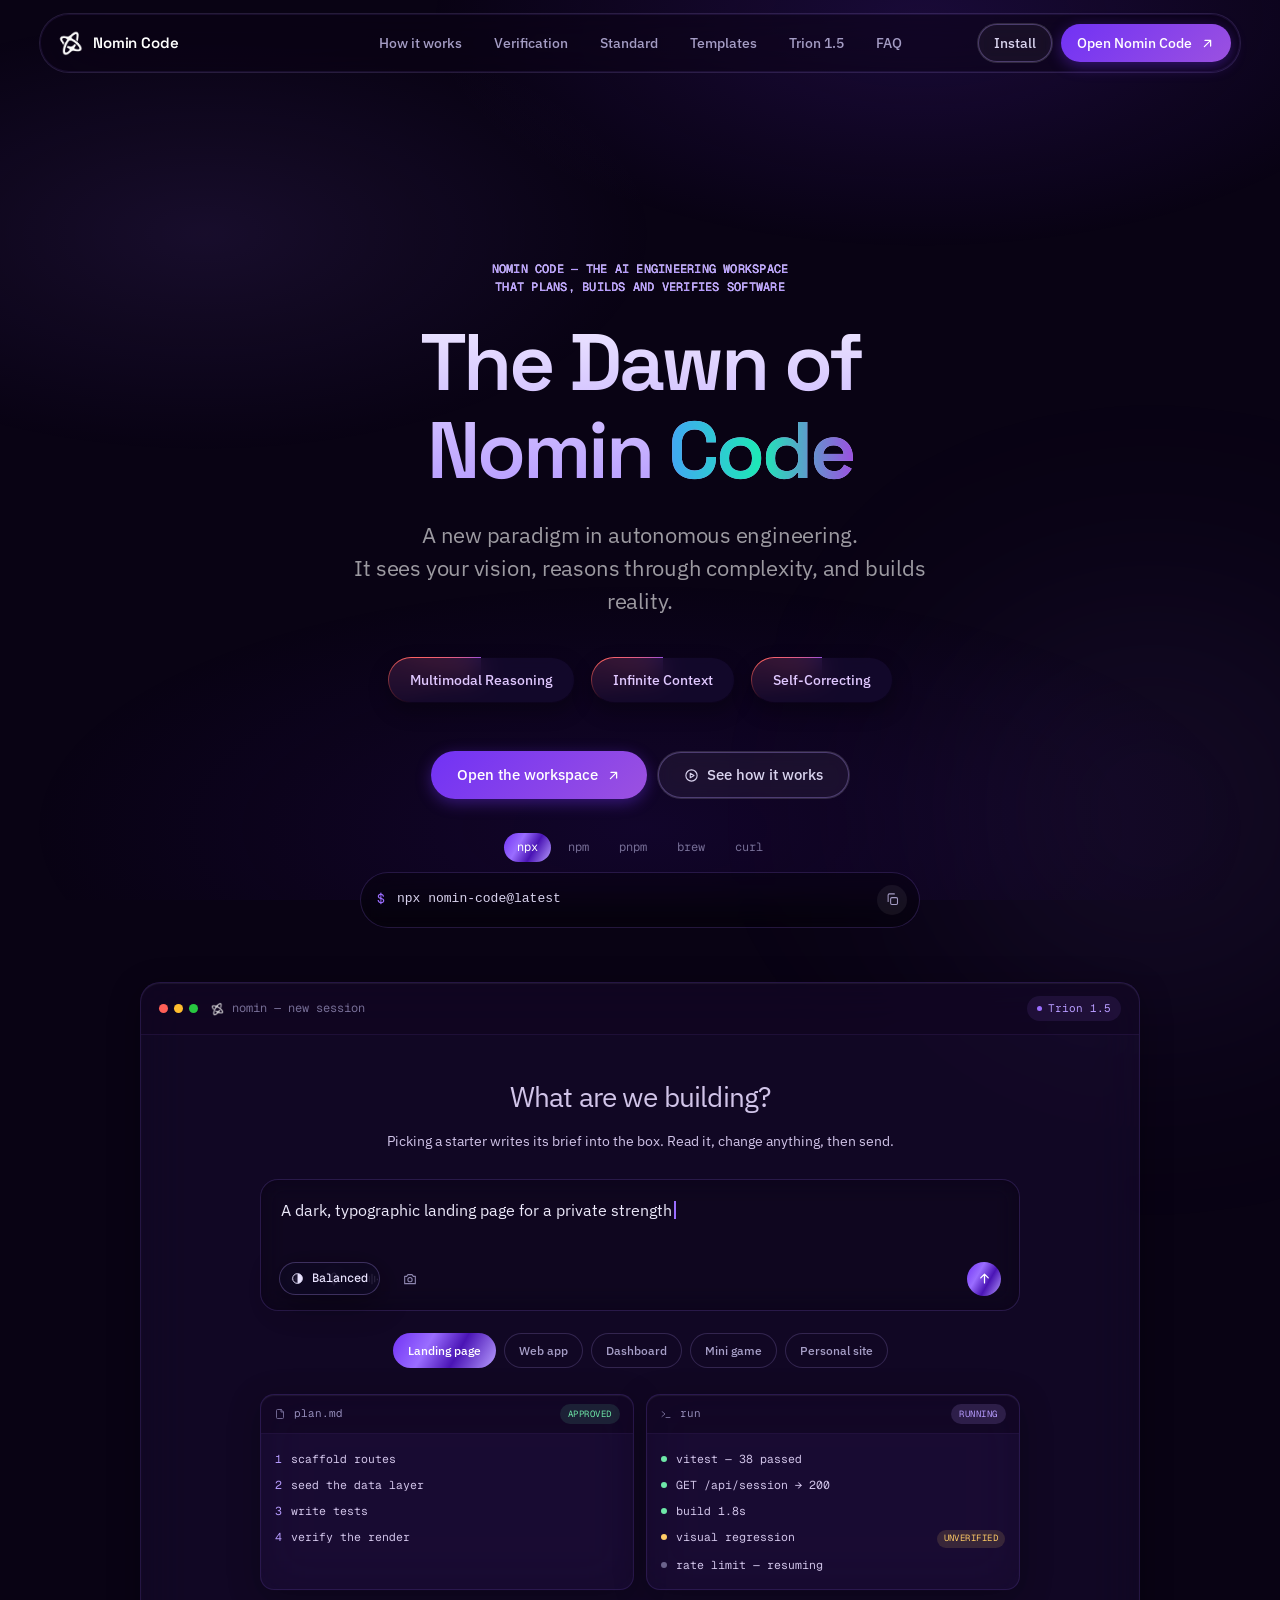
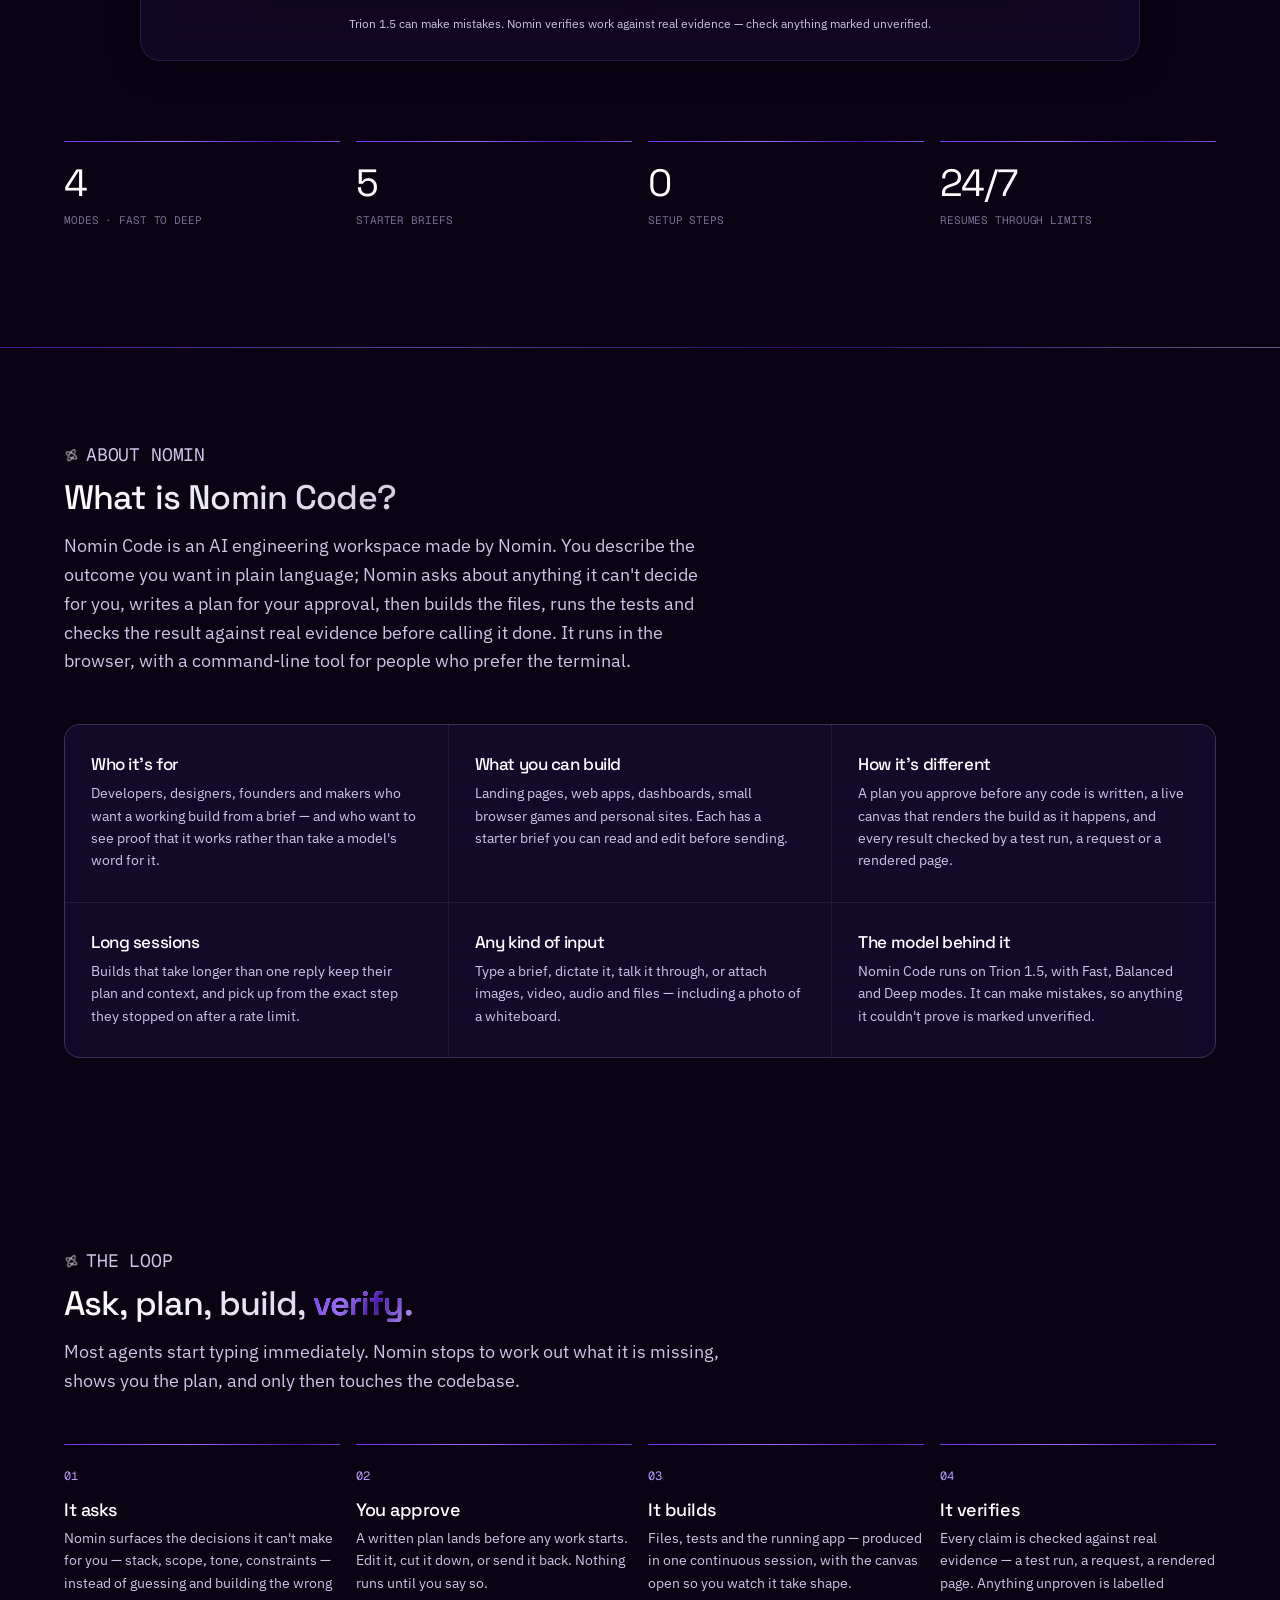
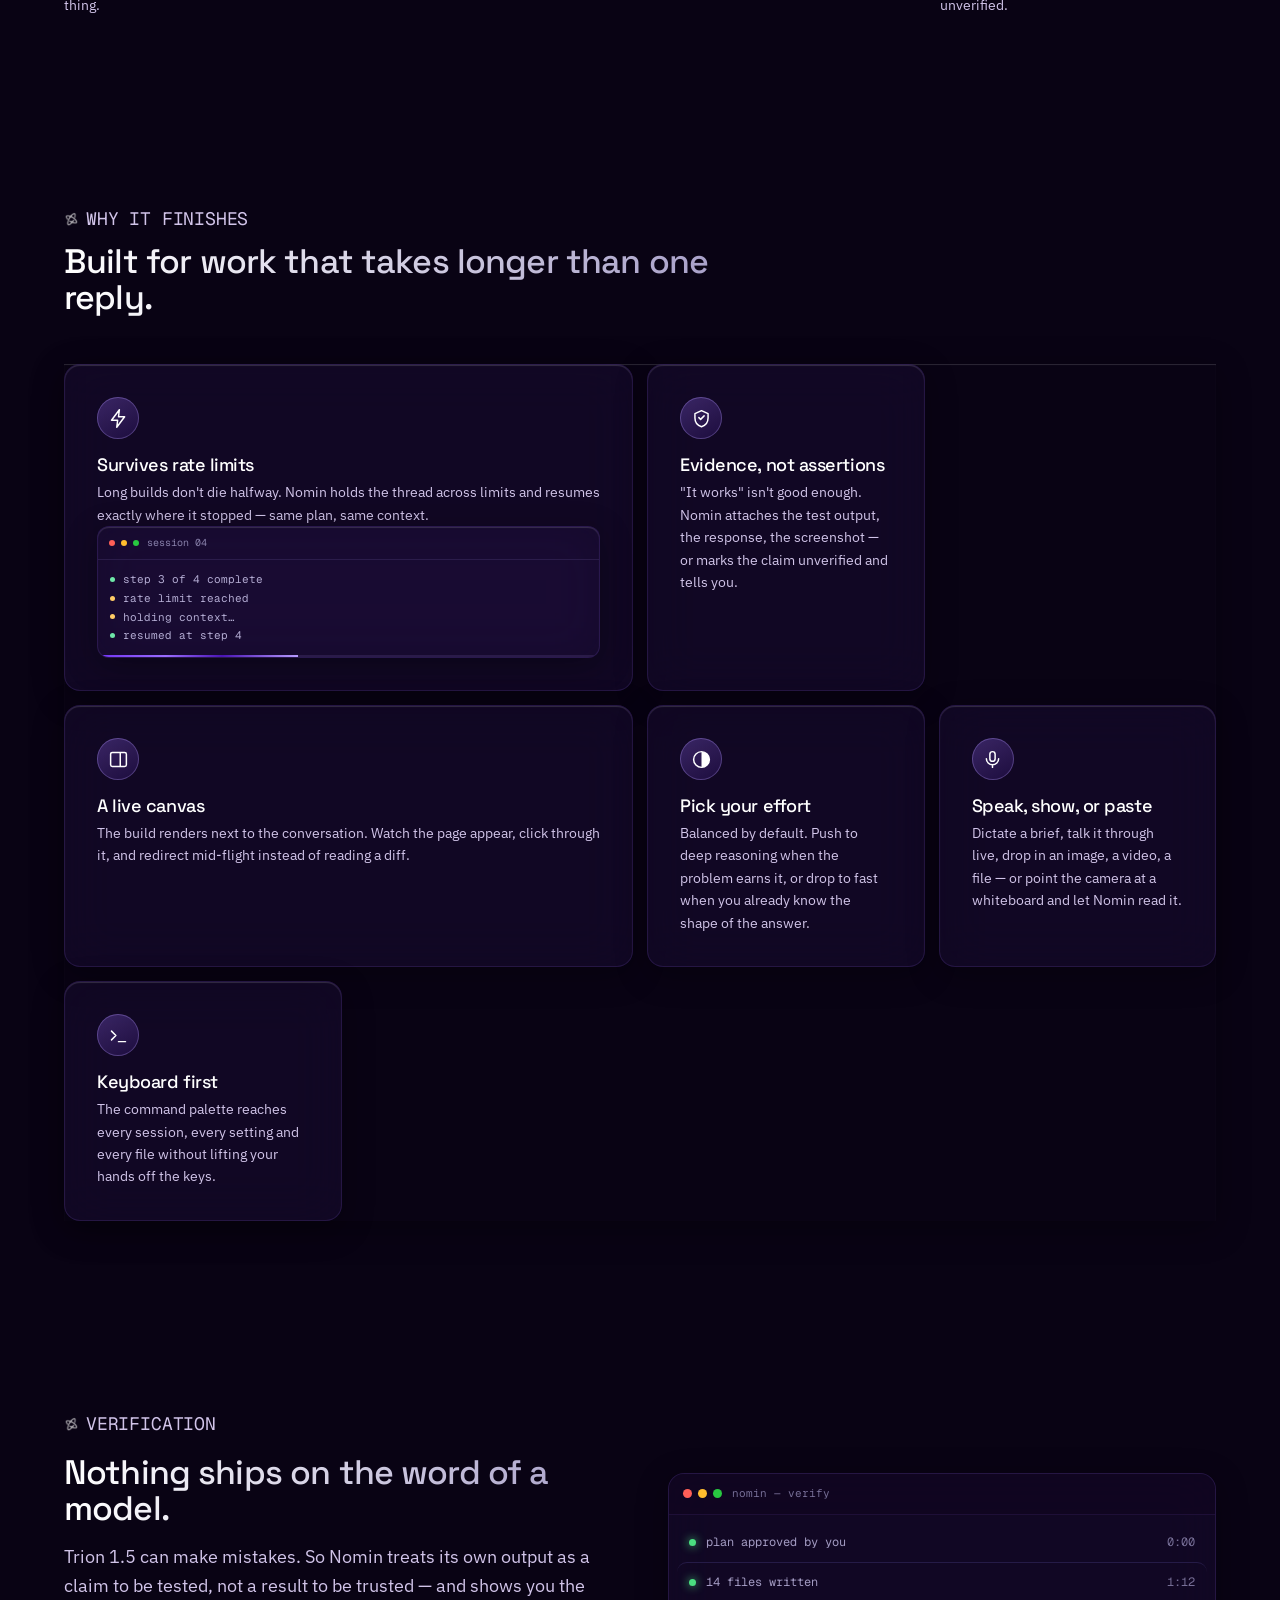
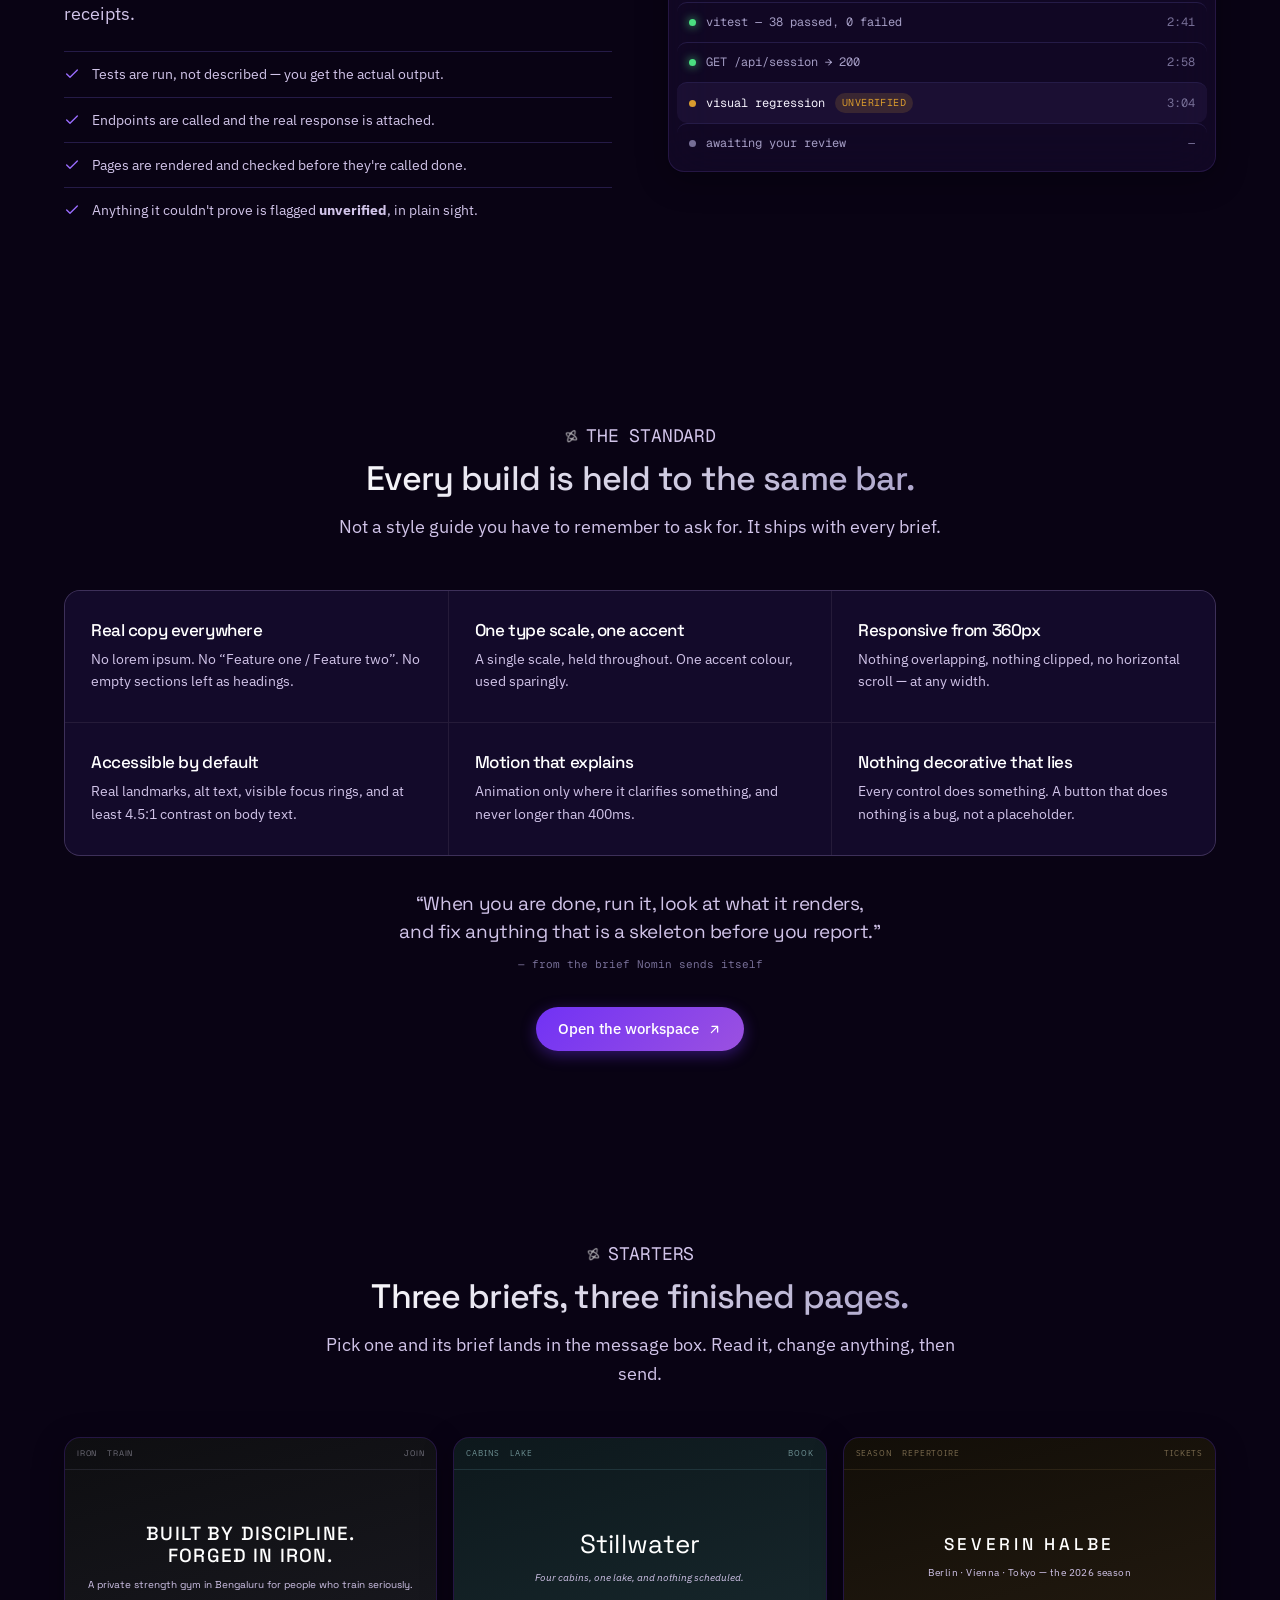
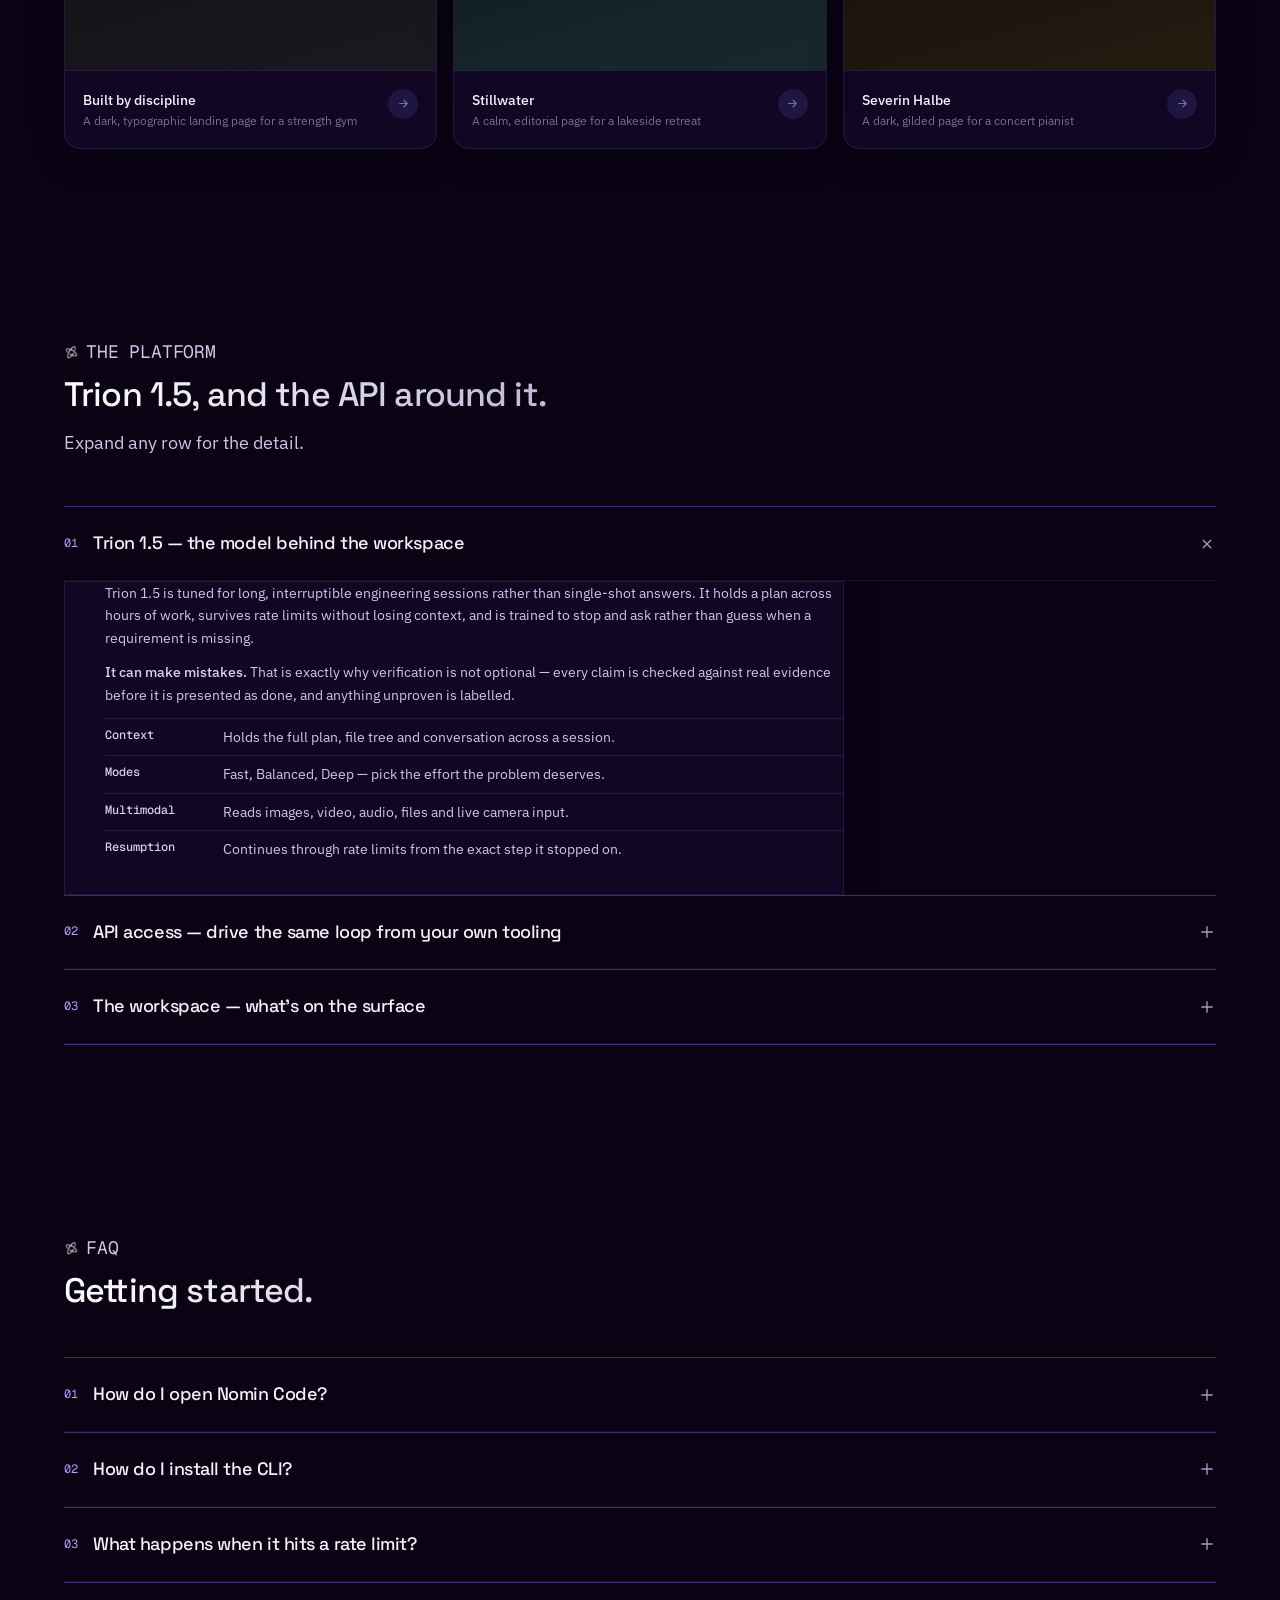
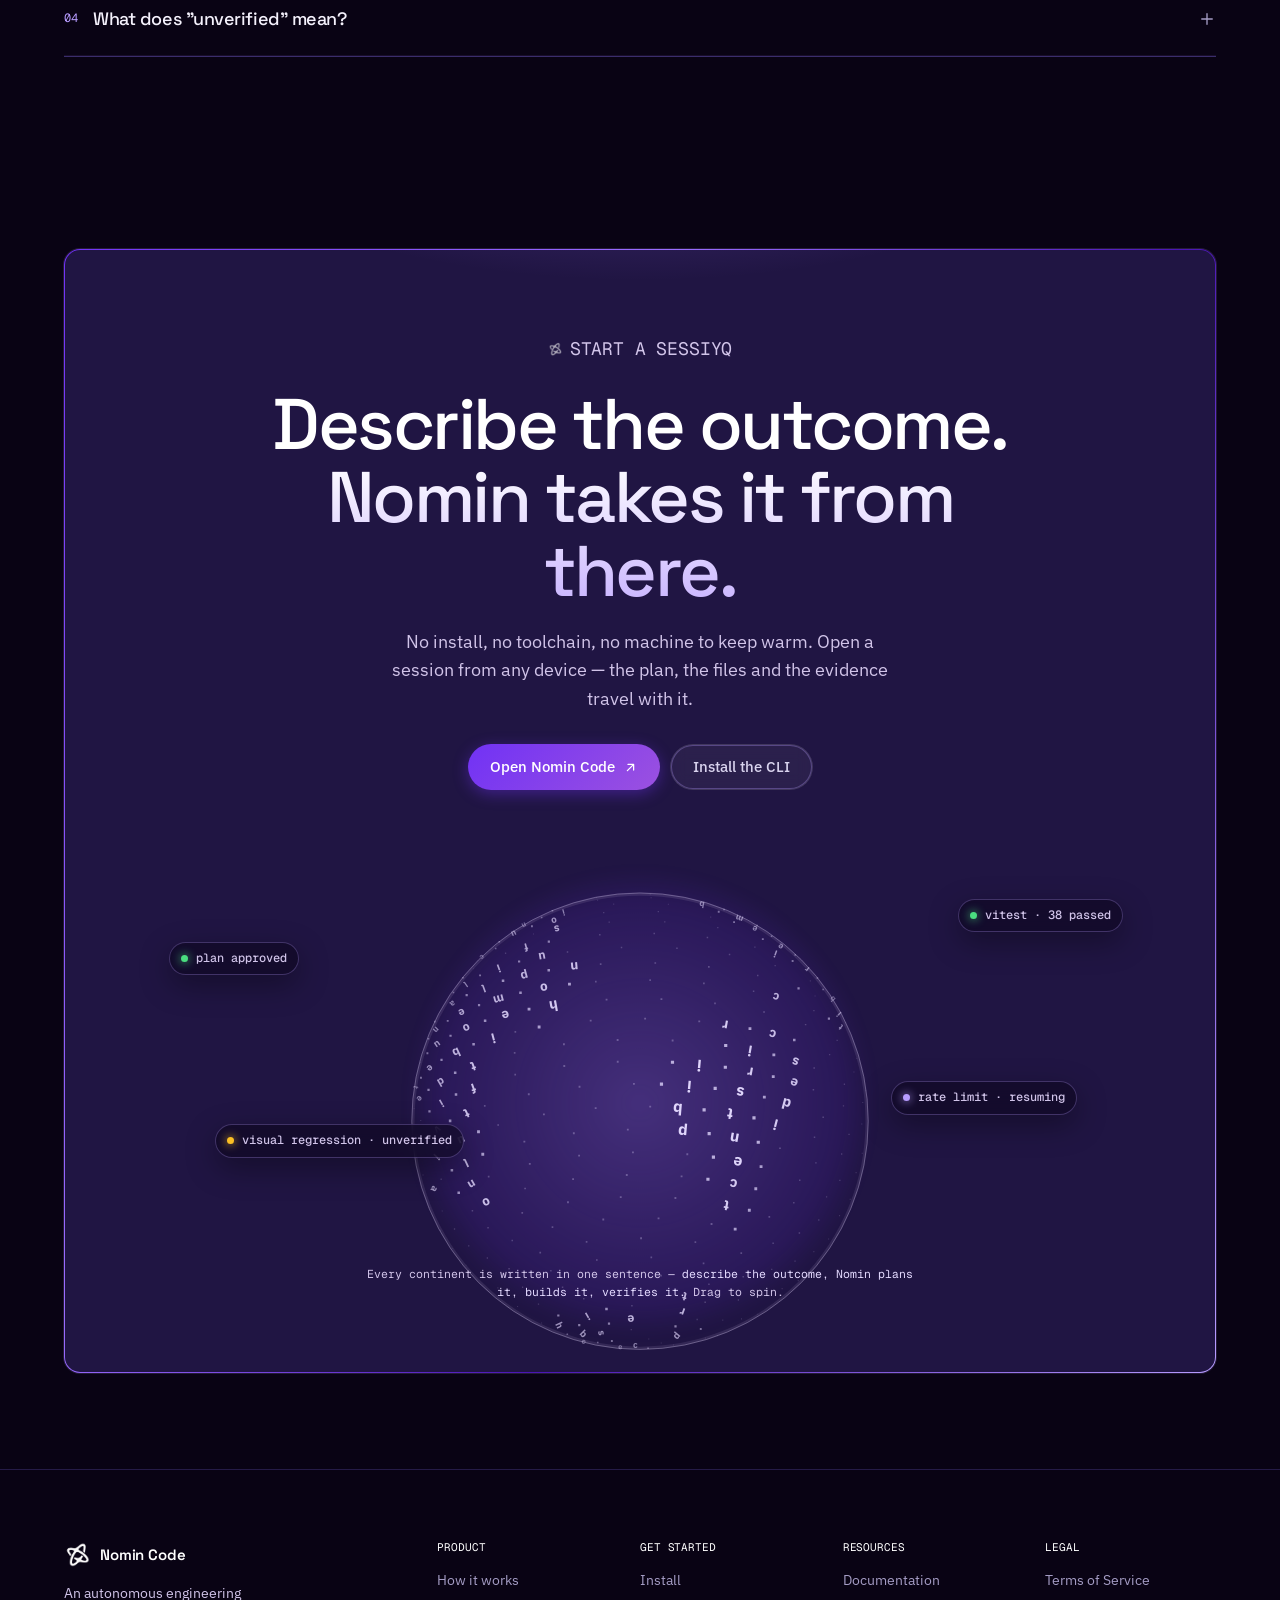
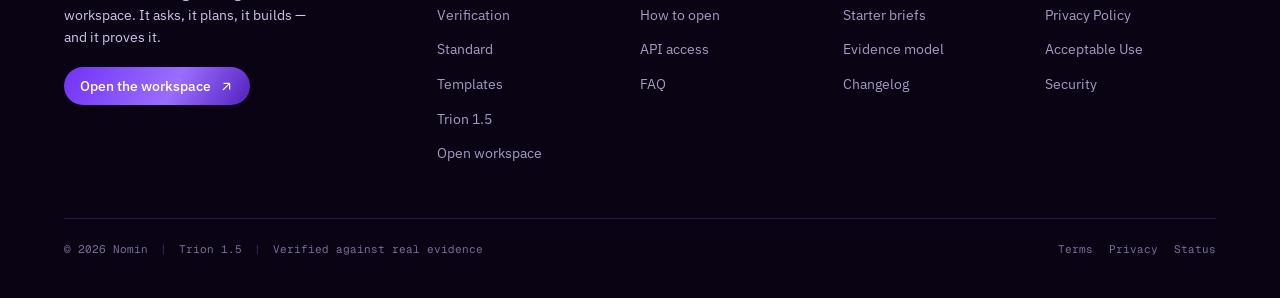
==== commit 43e1d719: "Improve SEO: metadata, canonical, structured data, sitemap and robots.txt - Descriptive title, meta " ====
--- a/index.html
+++ b/index.html
@@ -4,18 +4,66 @@
   <script>if ('scrollRestoration' in history) history.scrollRestoration = 'manual';</script>
   <meta charset="utf-8">
   <meta name="viewport" content="width=device-width, initial-scale=1">
-  <title>Nomin Code — An autonomous engineering workspace</title>
-  <meta name="description" content="Describe the outcome. Nomin Code asks what it needs, plans it for your approval, then builds, tests and verifies the work — and keeps going through rate limits.">
+  <title>Nomin Code — AI Engineering Workspace That Plans, Builds &amp; Verifies | Official Website</title>
+  <meta name="description" content="Nomin Code is the AI engineering workspace from Nomin. Describe what you want built; it asks what it needs, writes a plan for your approval, then builds, tests and verifies the work against real evidence.">
+  <meta name="robots" content="index, follow, max-image-preview:large">
+  <link rel="canonical" href="https://nomin-webshow.vercel.app/">
   <meta name="theme-color" content="#7132f5">
 
-  <link rel="icon" href="assets/logo-mark.png" type="image/png" sizes="256x256">
-  <link rel="apple-touch-icon" href="assets/logo-mark.png">
+  <!-- Social previews -->
+  <meta property="og:type" content="website">
+  <meta property="og:site_name" content="Nomin">
+  <meta property="og:url" content="https://nomin-webshow.vercel.app/">
+  <meta property="og:title" content="Nomin Code — AI Engineering Workspace That Plans, Builds &amp; Verifies">
+  <meta property="og:description" content="Describe the outcome. Nomin Code asks what it needs, plans it for your approval, then builds, tests and verifies the work against real evidence.">
+  <meta property="og:image" content="https://nomin-webshow.vercel.app/assets/logo-mark.png">
+  <meta property="og:image:alt" content="Nomin logo">
+  <meta property="og:locale" content="en_US">
+  <meta name="twitter:card" content="summary">
+  <meta name="twitter:title" content="Nomin Code — AI Engineering Workspace That Plans, Builds &amp; Verifies">
+  <meta name="twitter:description" content="Describe the outcome. Nomin Code asks what it needs, plans it for your approval, then builds, tests and verifies the work against real evidence.">
+  <meta name="twitter:image" content="https://nomin-webshow.vercel.app/assets/logo-mark.png">
+
+  <link rel="icon" href="assets/logo-mark-256.png" type="image/png" sizes="256x256">
+  <link rel="apple-touch-icon" href="assets/logo-mark-256.png">
+
+  <!-- Structured data: who publishes the site, and what the site is. -->
+  <script type="application/ld+json">
+  {
+    "@context": "https://schema.org",
+    "@graph": [
+      {
+        "@type": "Organization",
+        "@id": "https://nomin-webshow.vercel.app/#organization",
+        "name": "Nomin",
+        "alternateName": ["NOMIN", "Nomin AI", "NOMIN AI"],
+        "url": "https://nomin-webshow.vercel.app/",
+        "logo": {
+          "@type": "ImageObject",
+          "url": "https://nomin-webshow.vercel.app/assets/logo-mark.png",
+          "width": 1265,
+          "height": 1243
+        },
+        "description": "Nomin makes Nomin Code, an AI engineering workspace that plans, builds and verifies software from a plain-language brief."
+      },
+      {
+        "@type": "WebSite",
+        "@id": "https://nomin-webshow.vercel.app/#website",
+        "name": "Nomin Code",
+        "alternateName": ["Nomin", "NOMIN", "Nomin AI"],
+        "url": "https://nomin-webshow.vercel.app/",
+        "inLanguage": "en",
+        "publisher": { "@id": "https://nomin-webshow.vercel.app/#organization" }
+      }
+    ]
+  }
+  </script>
 
   <link rel="preconnect" href="https://fonts.googleapis.com">
   <link rel="preconnect" href="https://fonts.gstatic.com" crossorigin>
   <link href="https://fonts.googleapis.com/css2?family=Geist+Mono:wght@400;500&family=IBM+Plex+Sans:wght@400;500;600&family=Space+Grotesk:wght@500;600;700&display=swap" rel="stylesheet">
 
-  <link rel="stylesheet" href="styles.css?v=36">
+  <link rel="stylesheet" href="styles.css?v=37">
 
   
 </head>
@@ -26,7 +74,7 @@
 <header class="nav">
   <nav class="nav__bar" aria-label="Primary">
     <a class="brand" href="#top">
-      <img class="brand__mark" src="assets/logo-mark.png" alt="Nomin">
+      <img class="brand__mark" src="assets/logo-mark-256.png" alt="Nomin">
       <span class="brand__word">Nomin Code</span>
     </a>
 
@@ -67,6 +115,7 @@
       
 
       <h1 class="cinematic-title">
+        <span class="hero__kicker">Nomin Code — the AI engineering workspace that plans, builds and verifies software</span>
         The Dawn of<br/>
         Nomin <span class="aurora-text animated-aurora">Code</span>
       </h1>
@@ -129,7 +178,7 @@
         <div class="mock__chrome">
           <span class="dots" aria-hidden="true"><i></i><i></i><i></i></span>
           <span class="mock__title">
-            <img src="assets/logo-mark.png" alt="">
+            <img src="assets/logo-mark-256.png" alt="">
             nomin — new session
           </span>
           <span class="mock__chip"><i></i> Trion 1.5</span>
@@ -240,12 +289,53 @@
   <hr class="rule">
 
   <!-- ==================================================================
+       About — plain-language answer to "what is Nomin?". Every line here
+       restates something the rest of the page already shows; no new claims.
+       ================================================================== -->
+  <section id="about">
+    <div class="shell">
+      <div class="section-head">
+        <p class="eyebrow"><img class="eyebrow__mark" src="assets/logo-mark-256.png" alt="">About Nomin</p>
+        <h2>What is Nomin Code?</h2>
+        <p>Nomin Code is an AI engineering workspace made by Nomin. You describe the outcome you want in plain language; Nomin asks about anything it can't decide for you, writes a plan for your approval, then builds the files, runs the tests and checks the result against real evidence before calling it done. It runs in the browser, with a command-line tool for people who prefer the terminal.</p>
+      </div>
+
+      <div class="std">
+        <article class="std__item">
+          <h3>Who it's for</h3>
+          <p>Developers, designers, founders and makers who want a working build from a brief — and who want to see proof that it works rather than take a model's word for it.</p>
+        </article>
+        <article class="std__item">
+          <h3>What you can build</h3>
+          <p>Landing pages, web apps, dashboards, small browser games and personal sites. Each has a starter brief you can read and edit before sending.</p>
+        </article>
+        <article class="std__item">
+          <h3>How it's different</h3>
+          <p>A plan you approve before any code is written, a live canvas that renders the build as it happens, and every result checked by a test run, a request or a rendered page.</p>
+        </article>
+        <article class="std__item">
+          <h3>Long sessions</h3>
+          <p>Builds that take longer than one reply keep their plan and context, and pick up from the exact step they stopped on after a rate limit.</p>
+        </article>
+        <article class="std__item">
+          <h3>Any kind of input</h3>
+          <p>Type a brief, dictate it, talk it through, or attach images, video, audio and files — including a photo of a whiteboard.</p>
+        </article>
+        <article class="std__item">
+          <h3>The model behind it</h3>
+          <p>Nomin Code runs on Trion 1.5, with Fast, Balanced and Deep modes. It can make mistakes, so anything it couldn't prove is marked unverified.</p>
+        </article>
+      </div>
+    </div>
+  </section>
+
+  <!-- ==================================================================
        How it works
        ================================================================== -->
   <section id="how">
     <div class="shell">
       <div class="section-head">
-        <p class="eyebrow"><img class="eyebrow__mark" src="assets/logo-mark.png" alt="">The loop</p>
+        <p class="eyebrow"><img class="eyebrow__mark" src="assets/logo-mark-256.png" alt="">The loop</p>
         <h2>Ask, plan, build, <span class="aurora-text">verify.</span></h2>
         <p>Most agents start typing immediately. Nomin stops to work out what it is missing, shows you the plan, and only then touches the codebase.</p>
       </div>
@@ -277,7 +367,7 @@
   <section>
     <div class="shell">
       <div class="section-head">
-        <p class="eyebrow"><img class="eyebrow__mark" src="assets/logo-mark.png" alt="">Why it finishes</p>
+        <p class="eyebrow"><img class="eyebrow__mark" src="assets/logo-mark-256.png" alt="">Why it finishes</p>
         <h2>Built for work that takes longer than one reply.</h2>
       </div>
 
@@ -334,7 +424,7 @@
     <div class="shell">
       <div class="split">
         <div class="split__copy">
-          <p class="eyebrow"><img class="eyebrow__mark" src="assets/logo-mark.png" alt="">Verification</p>
+          <p class="eyebrow"><img class="eyebrow__mark" src="assets/logo-mark-256.png" alt="">Verification</p>
           <h2>Nothing ships on the word of a model.</h2>
           <p>Trion 1.5 can make mistakes. So Nomin treats its own output as a claim to be tested, not a result to be trusted — and shows you the receipts.</p>
           <ul class="checks">
@@ -371,7 +461,7 @@
   <section id="standard">
     <div class="shell">
       <div class="section-head section-head--center">
-        <p class="eyebrow"><img class="eyebrow__mark" src="assets/logo-mark.png" alt="">The standard</p>
+        <p class="eyebrow"><img class="eyebrow__mark" src="assets/logo-mark-256.png" alt="">The standard</p>
         <h2>Every build is held to the same bar.</h2>
         <p>Not a style guide you have to remember to ask for. It ships with every brief.</p>
       </div>
@@ -421,7 +511,7 @@
   <section id="templates">
     <div class="shell">
       <div class="section-head section-head--center">
-        <p class="eyebrow"><img class="eyebrow__mark" src="assets/logo-mark.png" alt="">Starters</p>
+        <p class="eyebrow"><img class="eyebrow__mark" src="assets/logo-mark-256.png" alt="">Starters</p>
         <h2>Three briefs, three finished pages.</h2>
         <p>Pick one and its brief lands in the message box. Read it, change anything, then send.</p>
       </div>
@@ -472,7 +562,7 @@
   <section id="platform">
     <div class="shell">
       <div class="section-head">
-        <p class="eyebrow"><img class="eyebrow__mark" src="assets/logo-mark.png" alt="">The platform</p>
+        <p class="eyebrow"><img class="eyebrow__mark" src="assets/logo-mark-256.png" alt="">The platform</p>
         <h2>Trion 1.5, and the API around it.</h2>
         <p>Expand any row for the detail.</p>
       </div>
@@ -592,7 +682,7 @@
   <section id="faq">
     <div class="shell">
       <div class="section-head">
-        <p class="eyebrow"><img class="eyebrow__mark" src="assets/logo-mark.png" alt="">FAQ</p>
+        <p class="eyebrow"><img class="eyebrow__mark" src="assets/logo-mark-256.png" alt="">FAQ</p>
         <h2>Getting started.</h2>
       </div>
 
@@ -650,7 +740,7 @@
     <div class="shell">
       <div class="cta cta--globe">
         <div class="cta__inner">
-          <p class="eyebrow" style="justify-content:center"><img class="eyebrow__mark" src="assets/logo-mark.png" alt="">Start a session</p>
+          <p class="eyebrow" style="justify-content:center"><img class="eyebrow__mark" src="assets/logo-mark-256.png" alt="">Start a session</p>
           <h2>Describe the outcome.<br>Nomin takes it from there.</h2>
           <p>No install, no toolchain, no machine to keep warm. Open a session from any device — the plan, the files and the evidence travel with it.</p>
           <div class="cta__actions">
@@ -693,7 +783,7 @@
     <div class="footer__cols">
       <div class="footer__brand">
         <a class="brand" href="#top">
-          <img class="brand__mark" src="assets/logo-mark.png" alt="Nomin">
+          <img class="brand__mark" src="assets/logo-mark-256.png" alt="Nomin">
           <span class="brand__word">Nomin Code</span>
         </a>
         <p>An autonomous engineering workspace. It asks, it plans, it builds — and it proves it.</p>
--- a/styles.css
+++ b/styles.css
@@ -2609,3 +2609,24 @@
 @media (max-width: 680px) {
   .horizon { --gw: min(300px, 80%); height: 330px !important; }
 }
+
+/* ==========================================================================
+   Hero kicker — the descriptive first line of the H1. Small and quiet so
+   the cinematic title still carries the hero; overrides the gradient
+   text-fill and !important sizing the title inherits.
+   ========================================================================== */
+.cinematic-title .hero__kicker {
+  display: block;
+  max-width: 560px;
+  margin: 0 auto 22px;
+  font-family: var(--font-mono);
+  font-size: 12px;
+  font-weight: 500;
+  line-height: 1.5;
+  letter-spacing: 0.02em;
+  text-transform: uppercase;
+  color: var(--purple-pale);
+  -webkit-text-fill-color: var(--purple-pale);
+  background: none;
+  text-wrap: balance;
+}
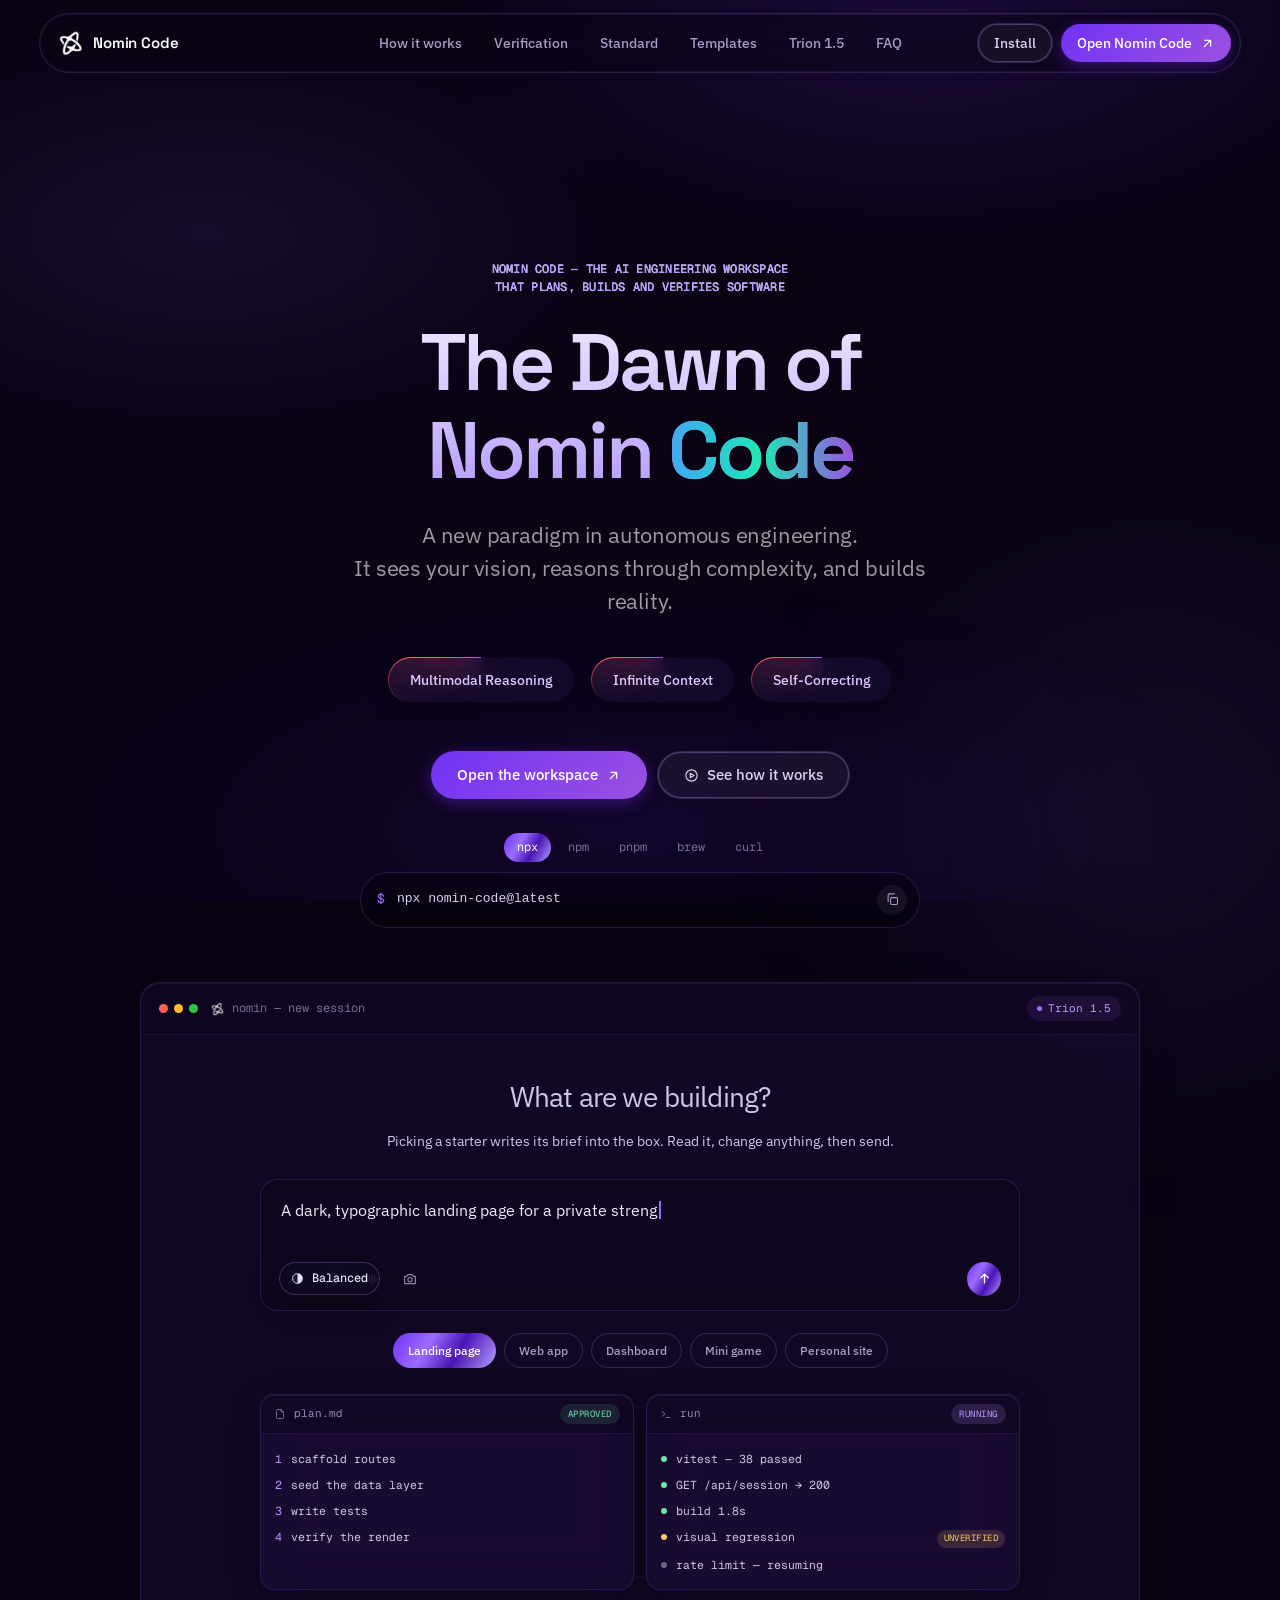
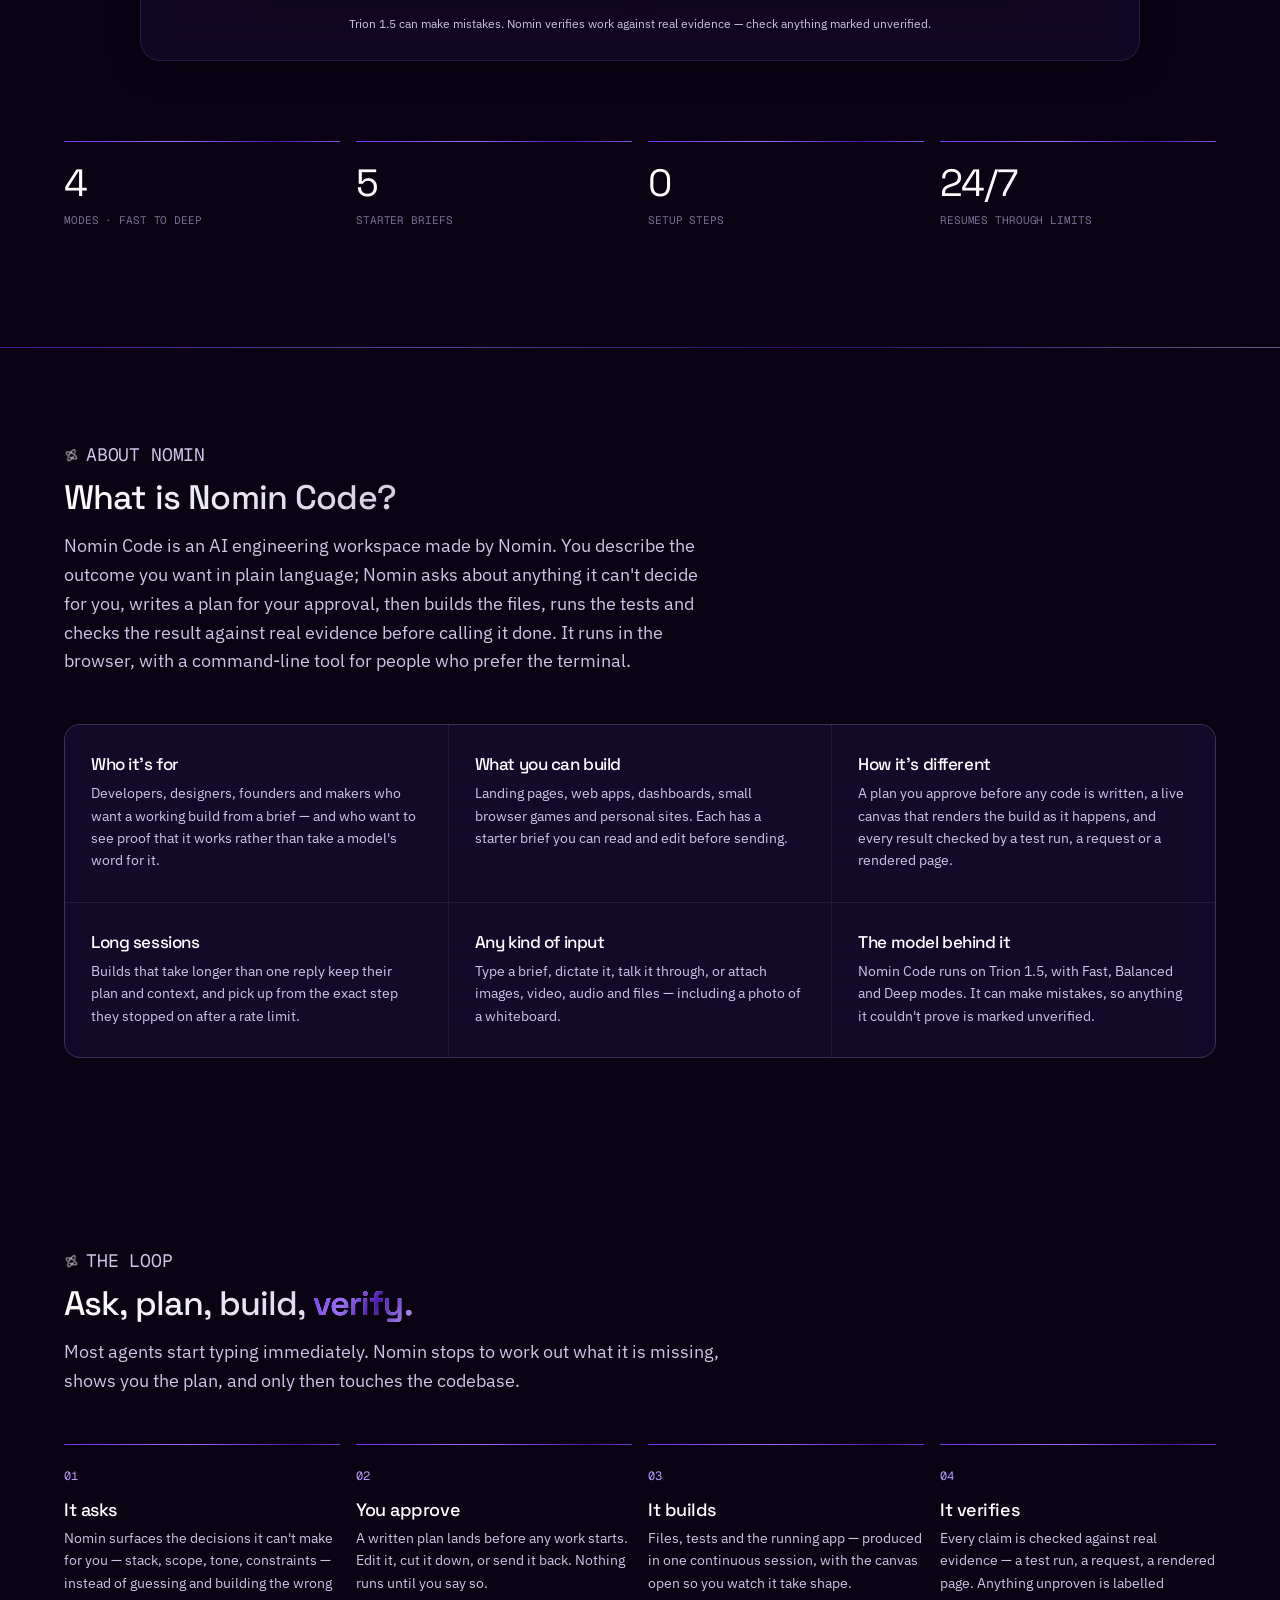
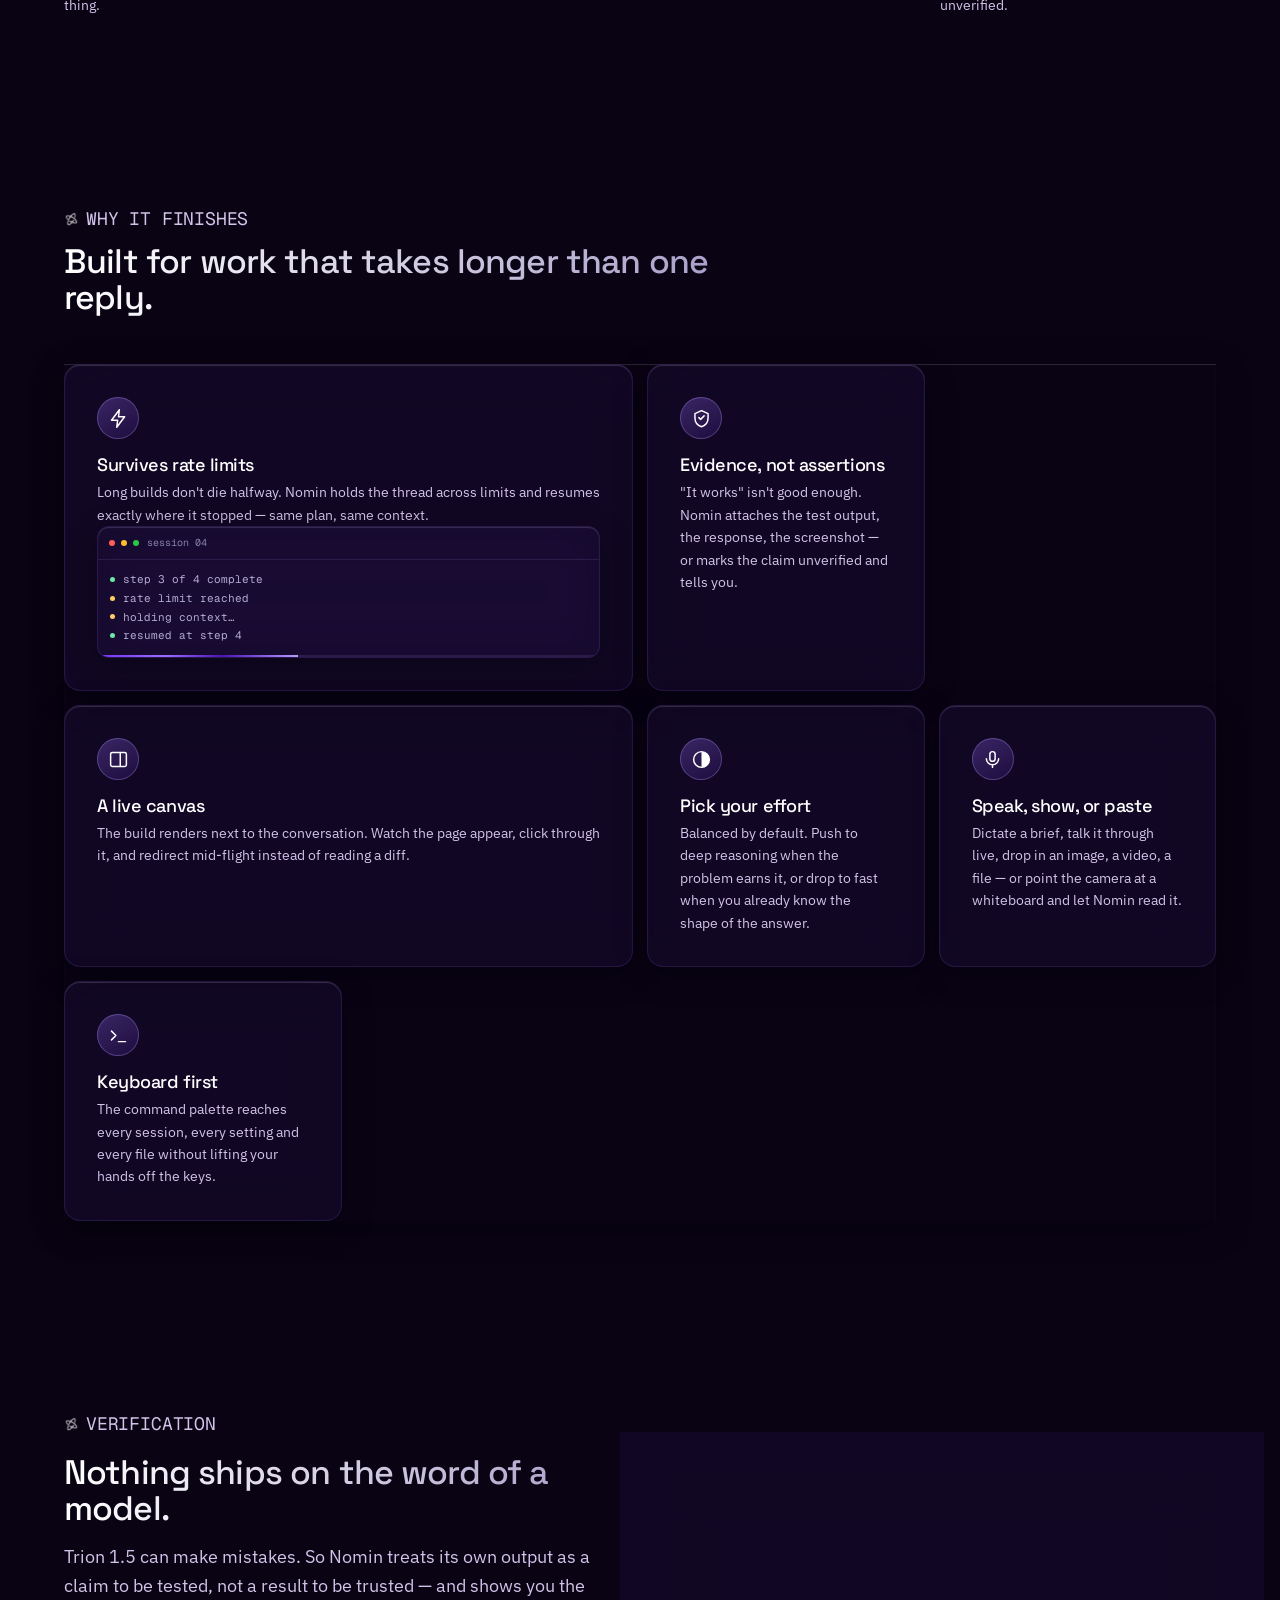
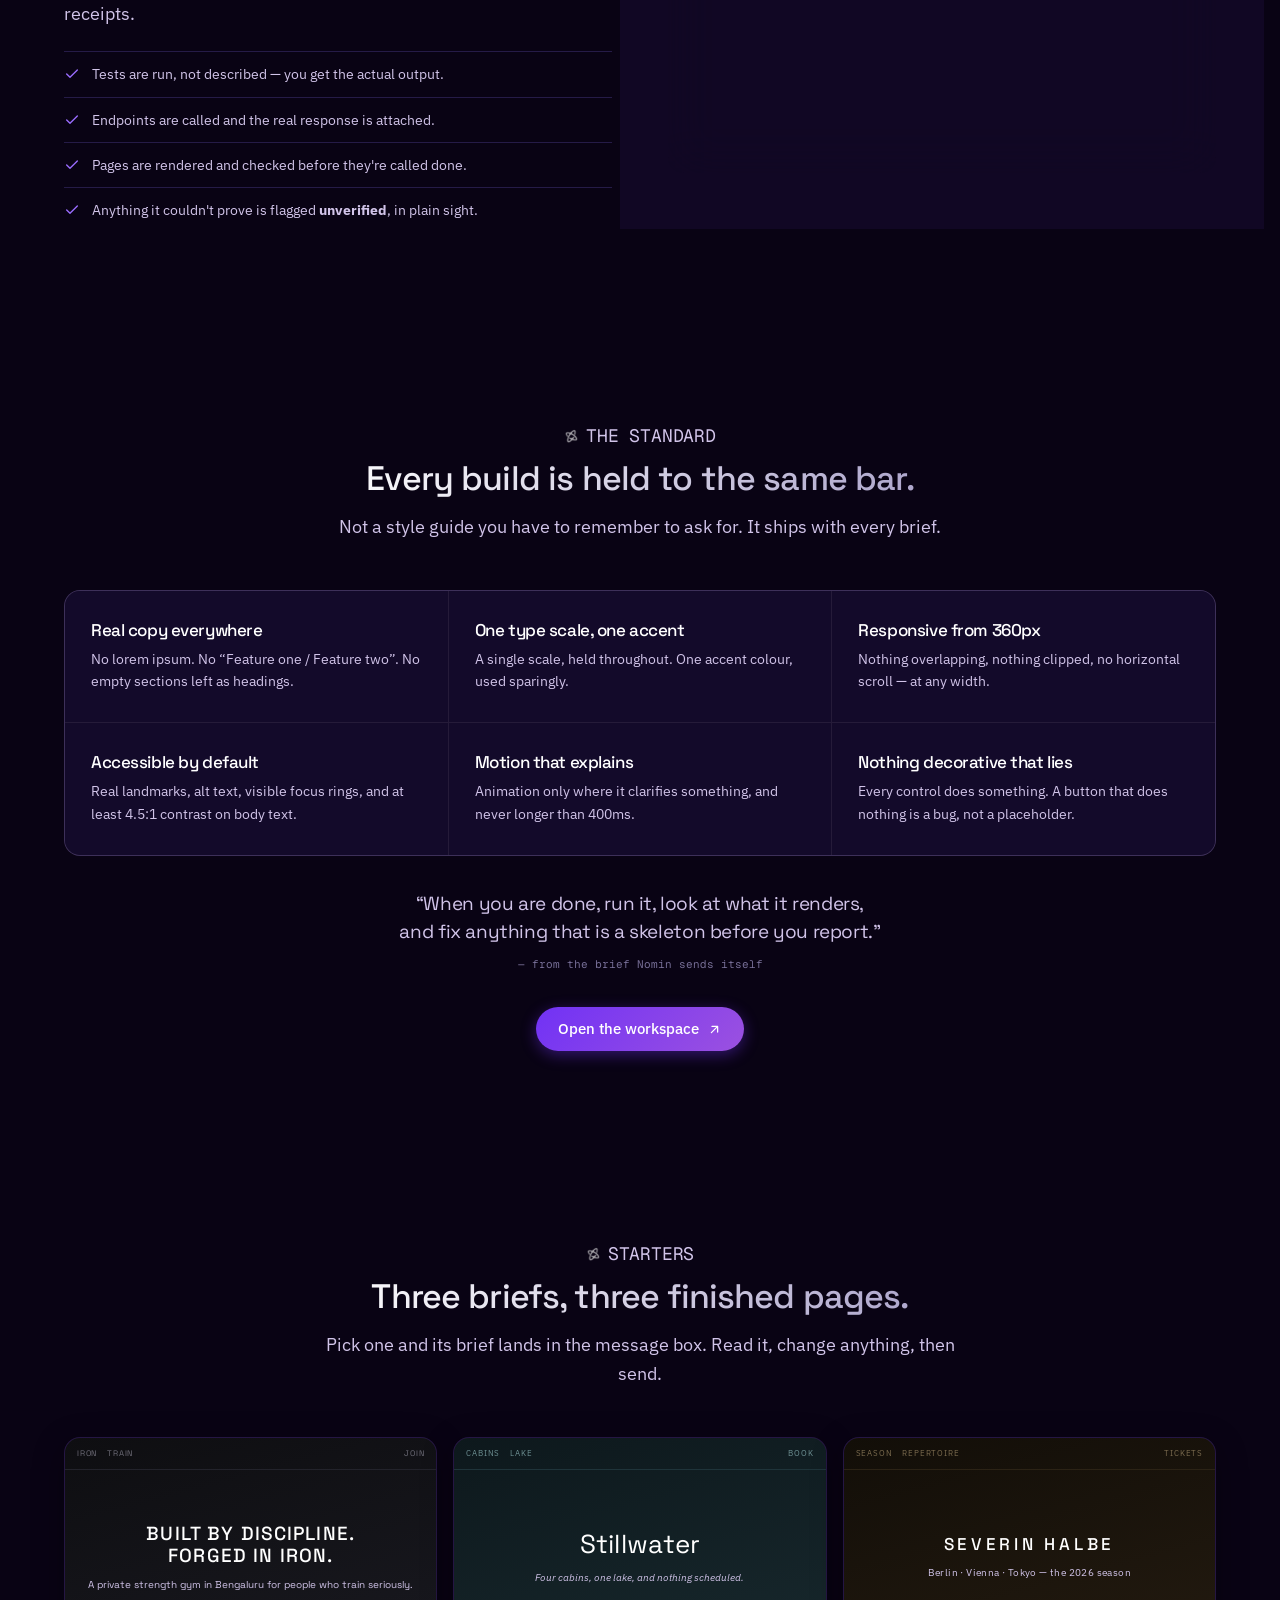
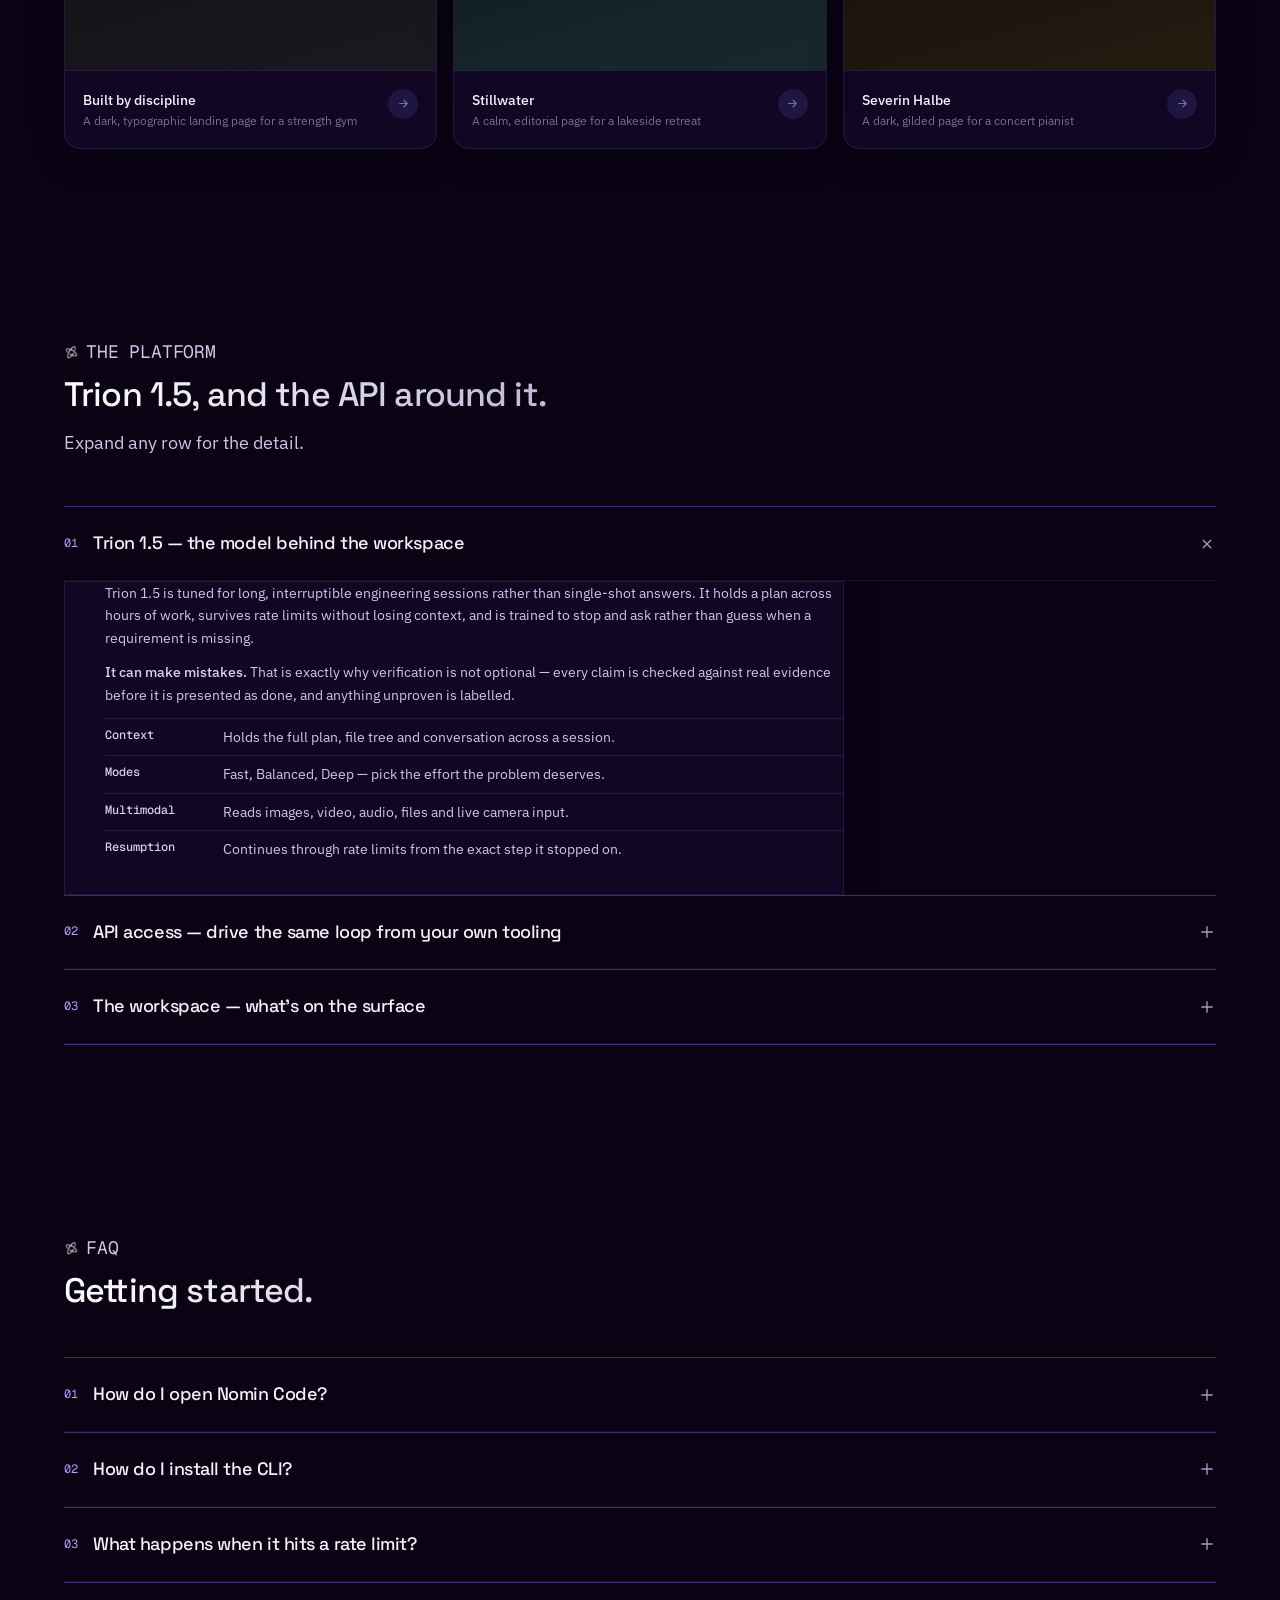
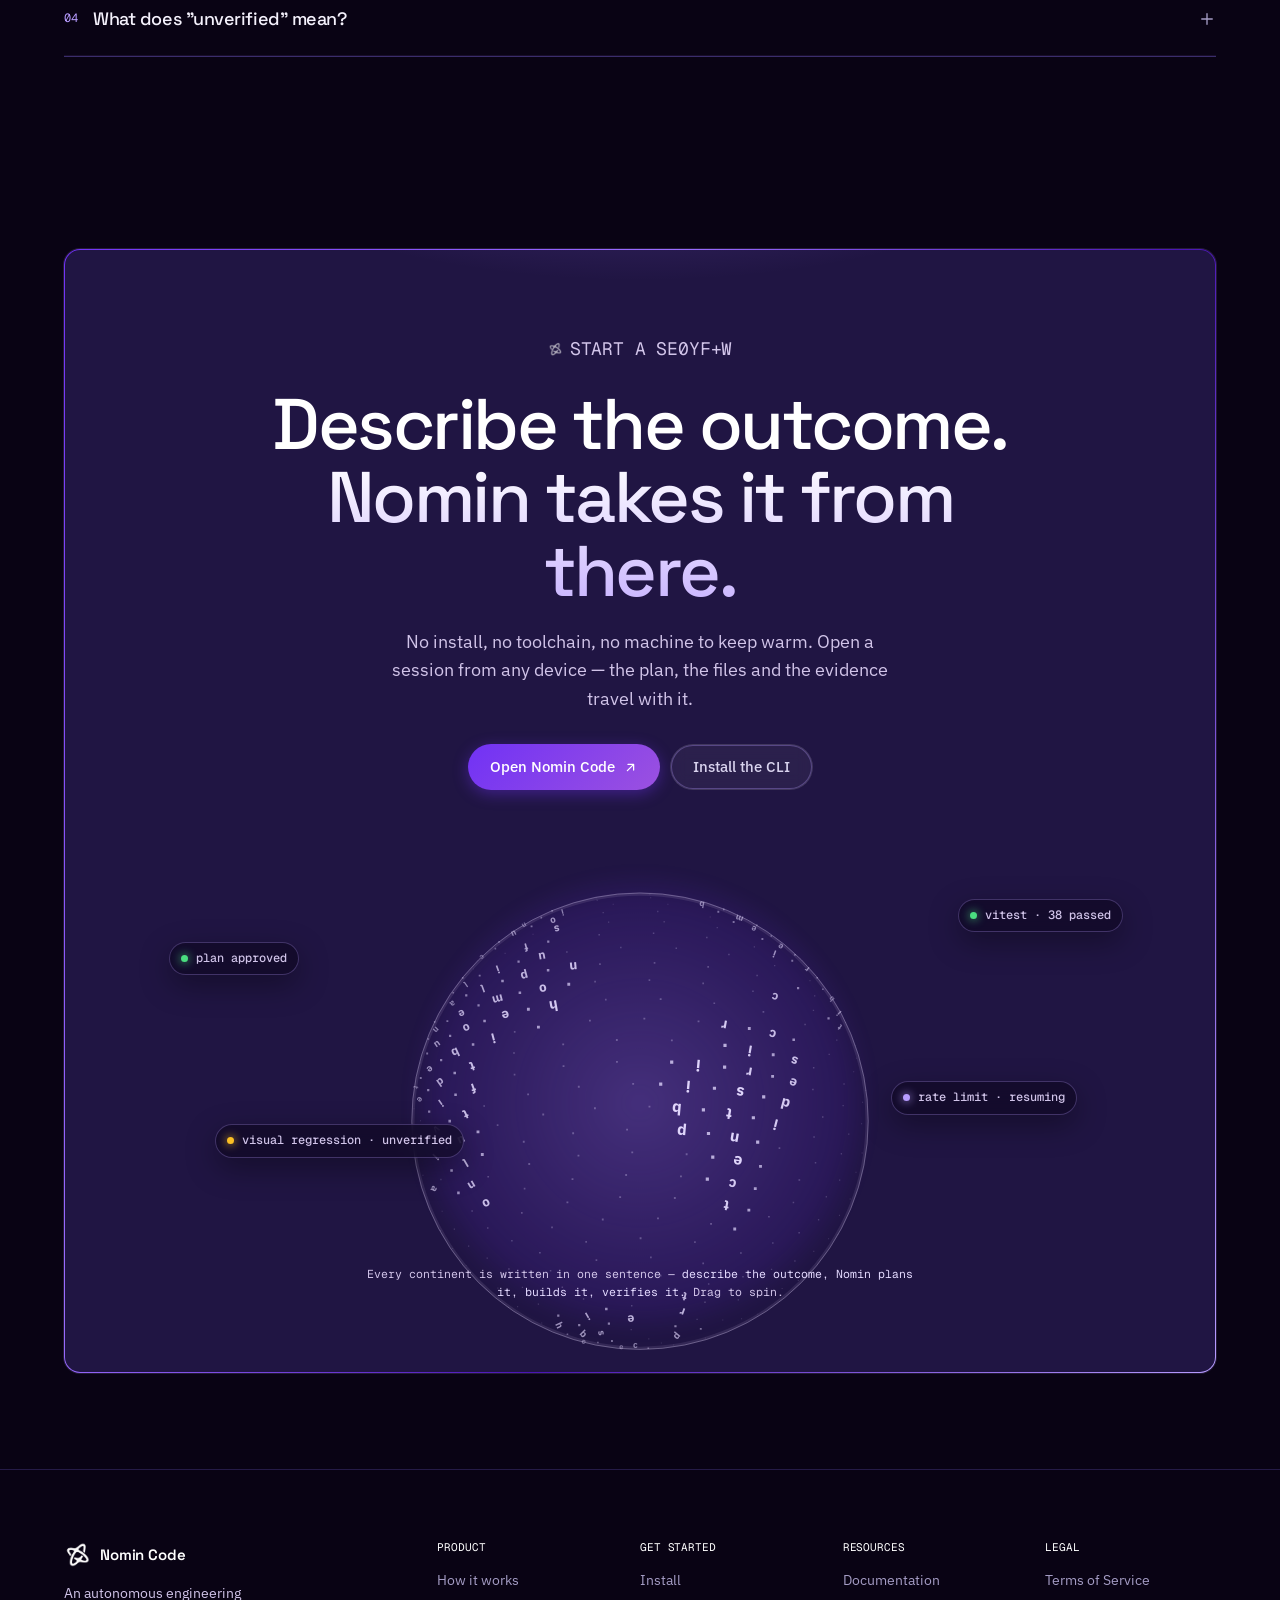
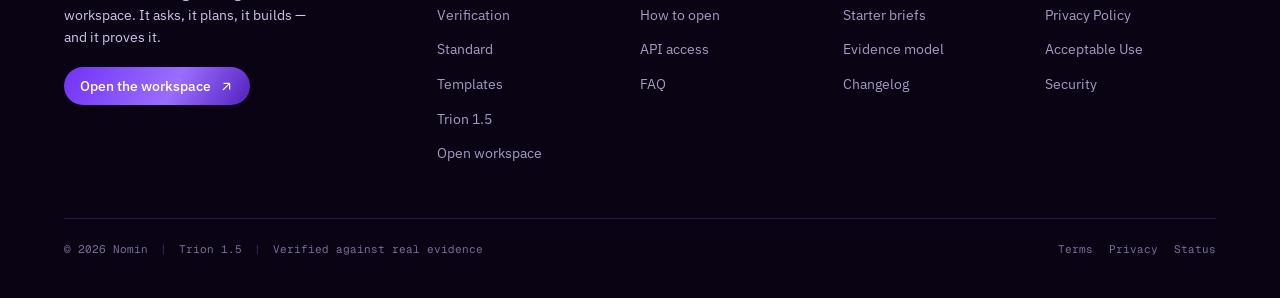
==== commit b04ca60a: "Use NOMIN as the site name in title, description and structured data - Title: NOMIN — AI Coding Agen" ====
--- a/index.html
+++ b/index.html
@@ -4,24 +4,24 @@
   <script>if ('scrollRestoration' in history) history.scrollRestoration = 'manual';</script>
   <meta charset="utf-8">
   <meta name="viewport" content="width=device-width, initial-scale=1">
-  <title>Nomin Code — AI Engineering Workspace That Plans, Builds &amp; Verifies | Official Website</title>
-  <meta name="description" content="Nomin Code is the AI engineering workspace from Nomin. Describe what you want built; it asks what it needs, writes a plan for your approval, then builds, tests and verifies the work against real evidence.">
+  <title>NOMIN — AI Coding Agent &amp; Engineering Workspace</title>
+  <meta name="description" content="NOMIN is an AI coding agent and engineering workspace that plans projects, builds software, runs tests, and verifies results with real evidence.">
   <meta name="robots" content="index, follow, max-image-preview:large">
   <link rel="canonical" href="https://nomin-webshow.vercel.app/">
   <meta name="theme-color" content="#7132f5">
 
   <!-- Social previews -->
   <meta property="og:type" content="website">
-  <meta property="og:site_name" content="Nomin">
+  <meta property="og:site_name" content="NOMIN">
   <meta property="og:url" content="https://nomin-webshow.vercel.app/">
-  <meta property="og:title" content="Nomin Code — AI Engineering Workspace That Plans, Builds &amp; Verifies">
-  <meta property="og:description" content="Describe the outcome. Nomin Code asks what it needs, plans it for your approval, then builds, tests and verifies the work against real evidence.">
+  <meta property="og:title" content="NOMIN — AI Coding Agent &amp; Engineering Workspace">
+  <meta property="og:description" content="NOMIN is an AI coding agent and engineering workspace that plans projects, builds software, runs tests, and verifies results with real evidence.">
   <meta property="og:image" content="https://nomin-webshow.vercel.app/assets/logo-mark.png">
   <meta property="og:image:alt" content="Nomin logo">
   <meta property="og:locale" content="en_US">
   <meta name="twitter:card" content="summary">
-  <meta name="twitter:title" content="Nomin Code — AI Engineering Workspace That Plans, Builds &amp; Verifies">
-  <meta name="twitter:description" content="Describe the outcome. Nomin Code asks what it needs, plans it for your approval, then builds, tests and verifies the work against real evidence.">
+  <meta name="twitter:title" content="NOMIN — AI Coding Agent &amp; Engineering Workspace">
+  <meta name="twitter:description" content="NOMIN is an AI coding agent and engineering workspace that plans projects, builds software, runs tests, and verifies results with real evidence.">
   <meta name="twitter:image" content="https://nomin-webshow.vercel.app/assets/logo-mark.png">
 
   <link rel="icon" href="assets/logo-mark-256.png" type="image/png" sizes="256x256">
@@ -35,8 +35,8 @@
       {
         "@type": "Organization",
         "@id": "https://nomin-webshow.vercel.app/#organization",
-        "name": "Nomin",
-        "alternateName": ["NOMIN", "Nomin AI", "NOMIN AI"],
+        "name": "NOMIN",
+        "alternateName": ["Nomin", "Nomin AI", "NOMIN AI", "Nomin Code"],
         "url": "https://nomin-webshow.vercel.app/",
         "logo": {
           "@type": "ImageObject",
@@ -49,8 +49,8 @@
       {
         "@type": "WebSite",
         "@id": "https://nomin-webshow.vercel.app/#website",
-        "name": "Nomin Code",
-        "alternateName": ["Nomin", "NOMIN", "Nomin AI"],
+        "name": "NOMIN",
+        "alternateName": ["Nomin Code", "Nomin", "Nomin AI"],
         "url": "https://nomin-webshow.vercel.app/",
         "inLanguage": "en",
         "publisher": { "@id": "https://nomin-webshow.vercel.app/#organization" }
